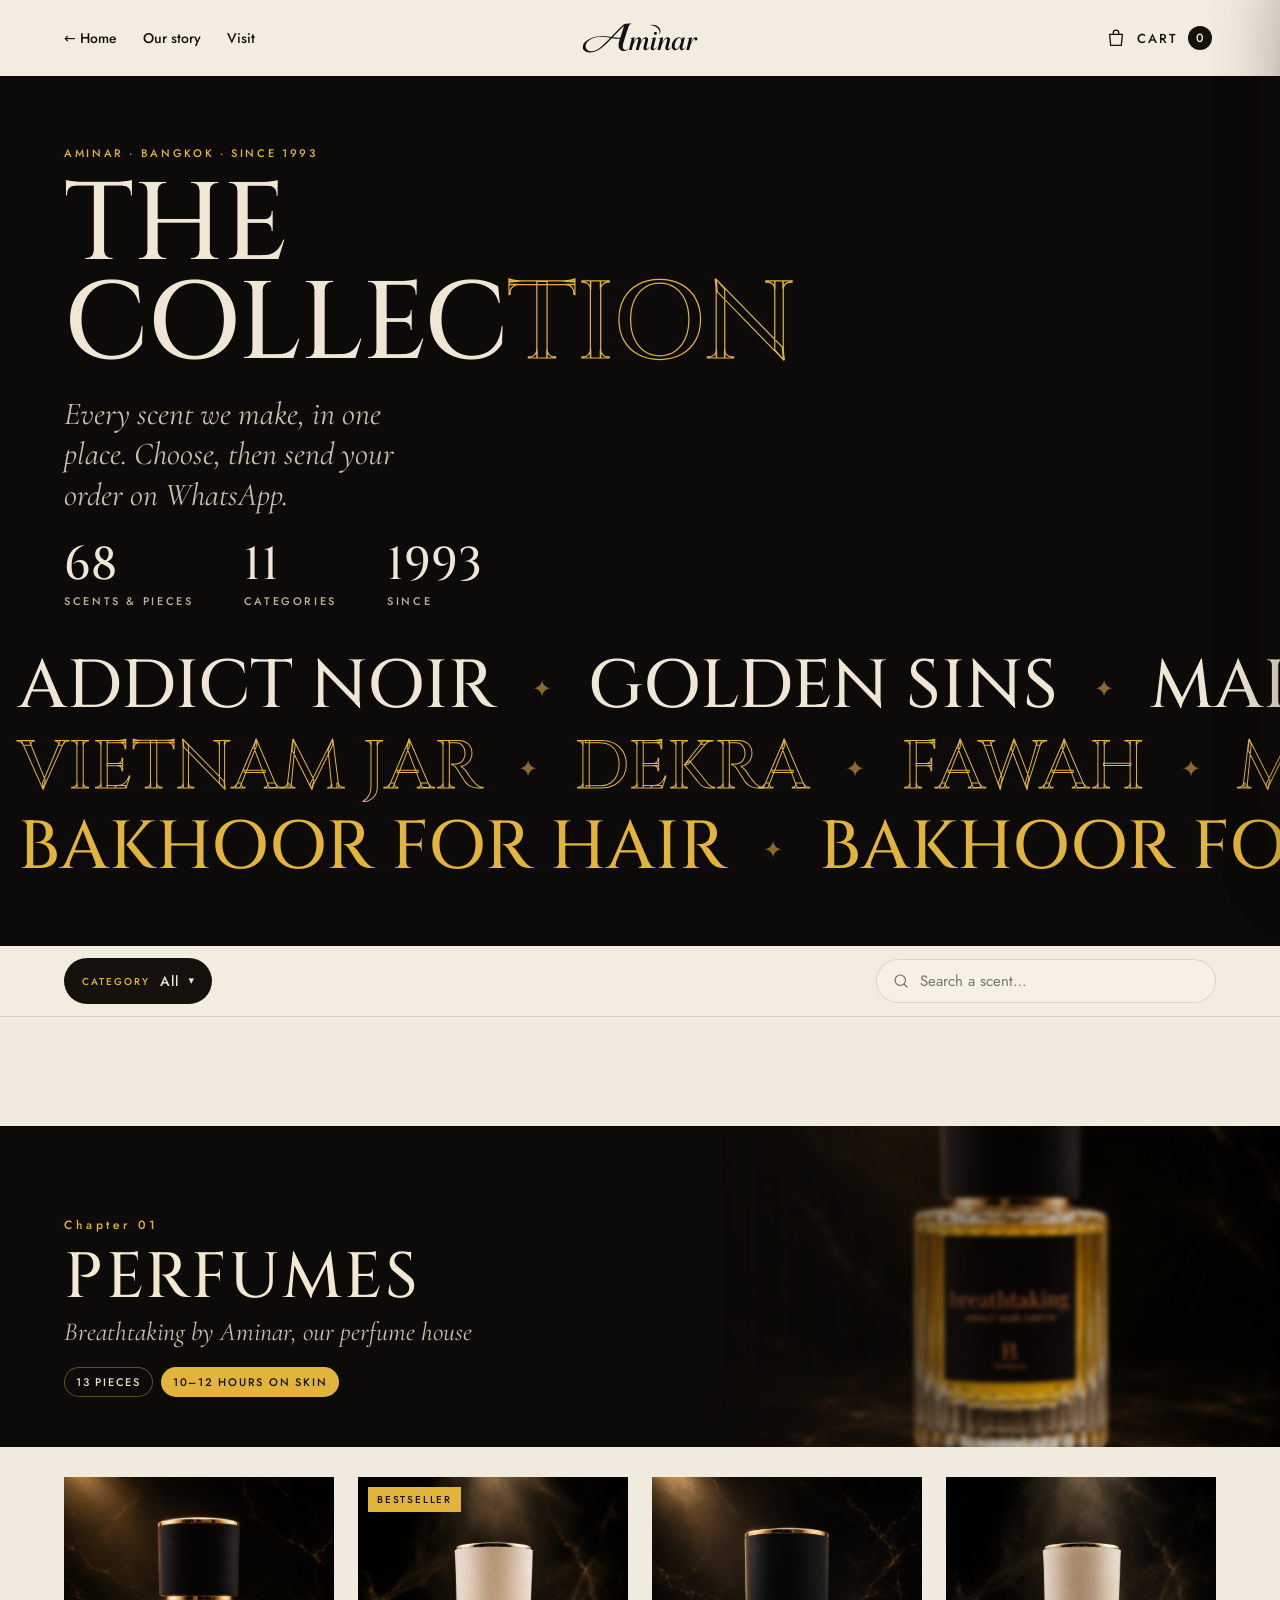
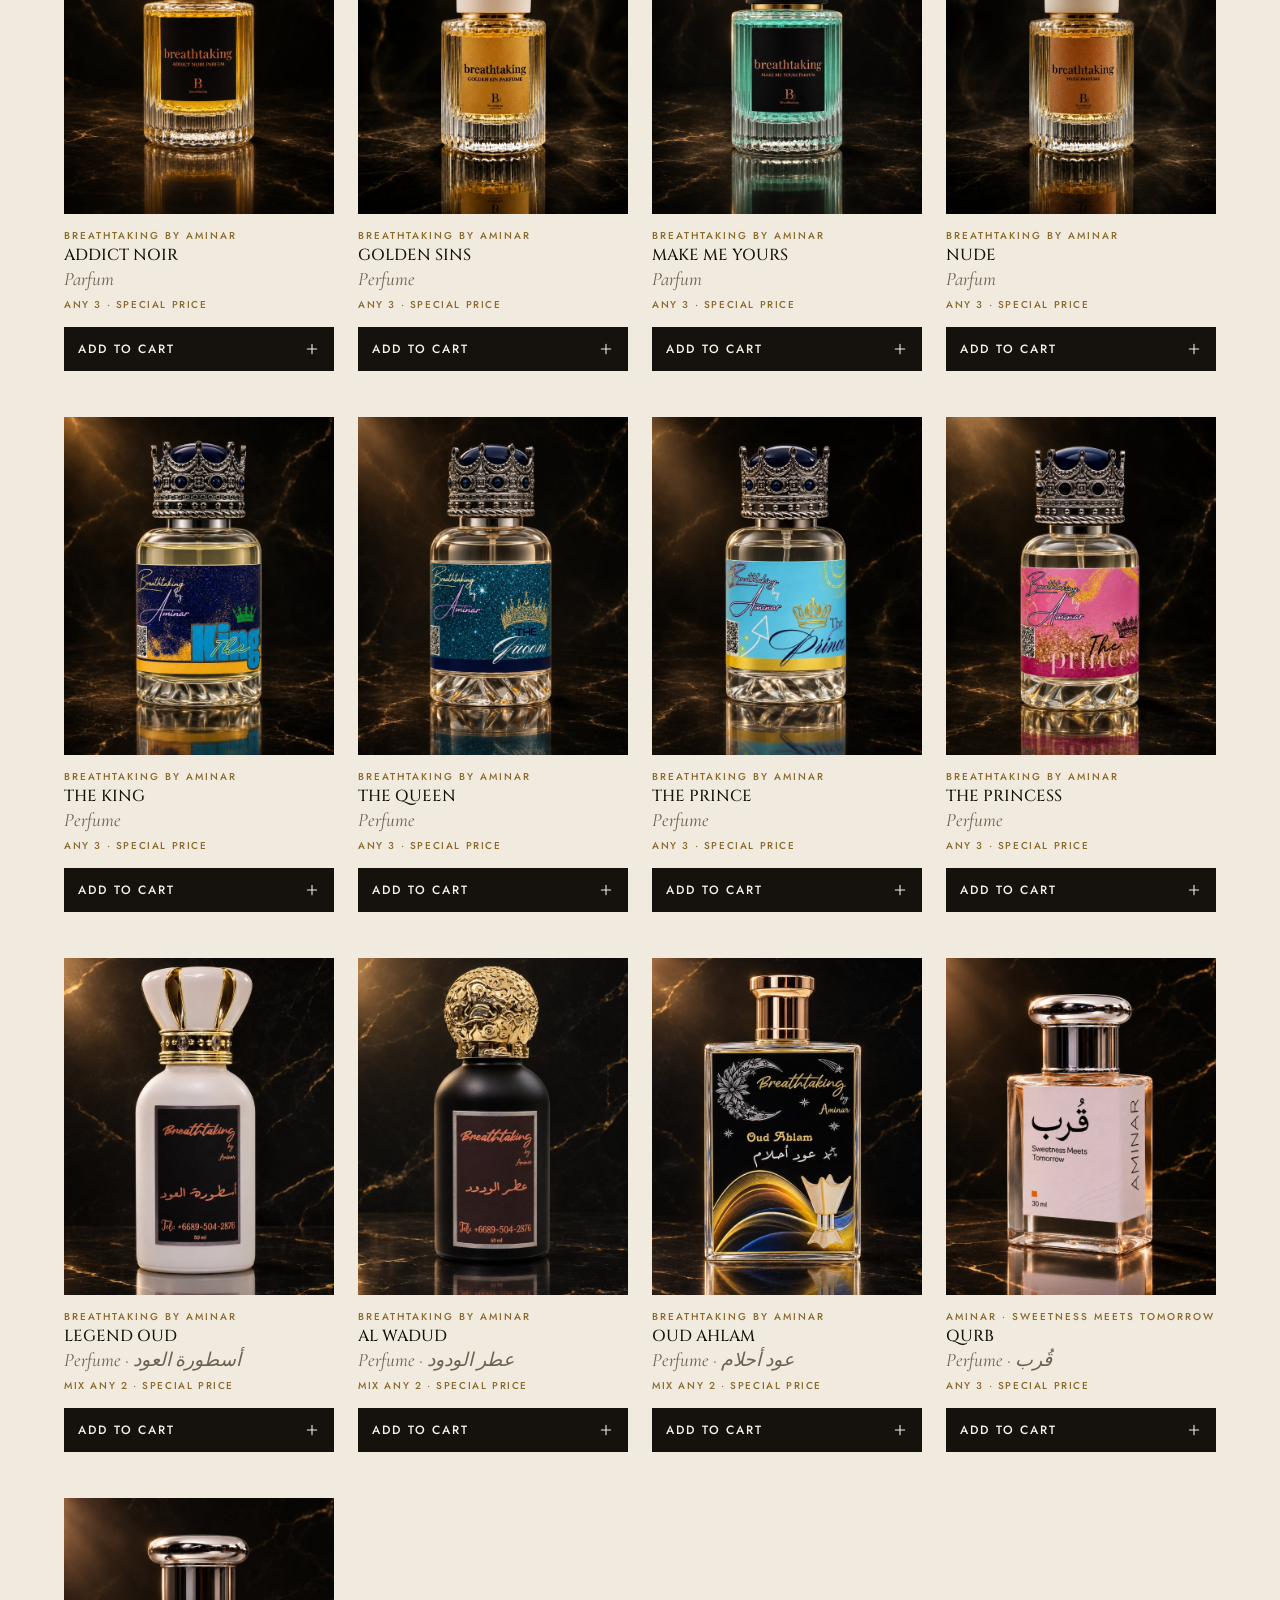
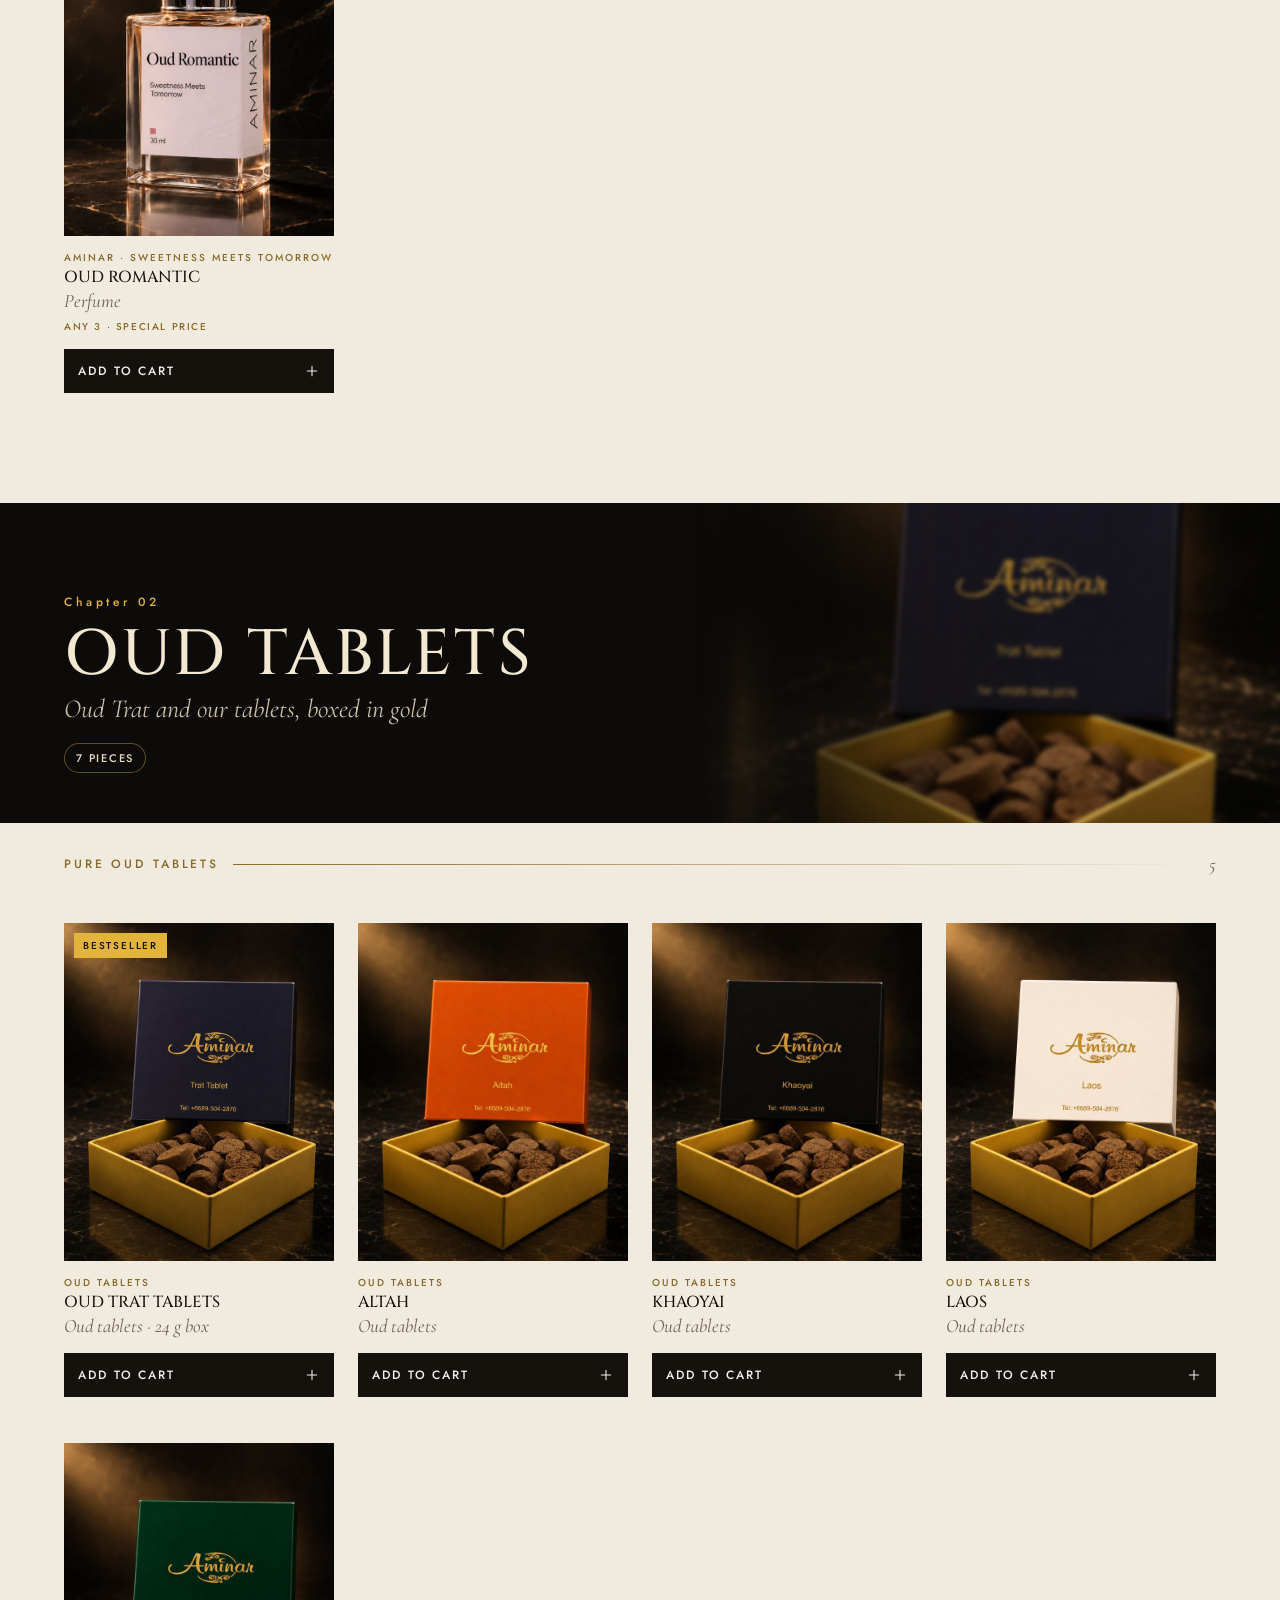
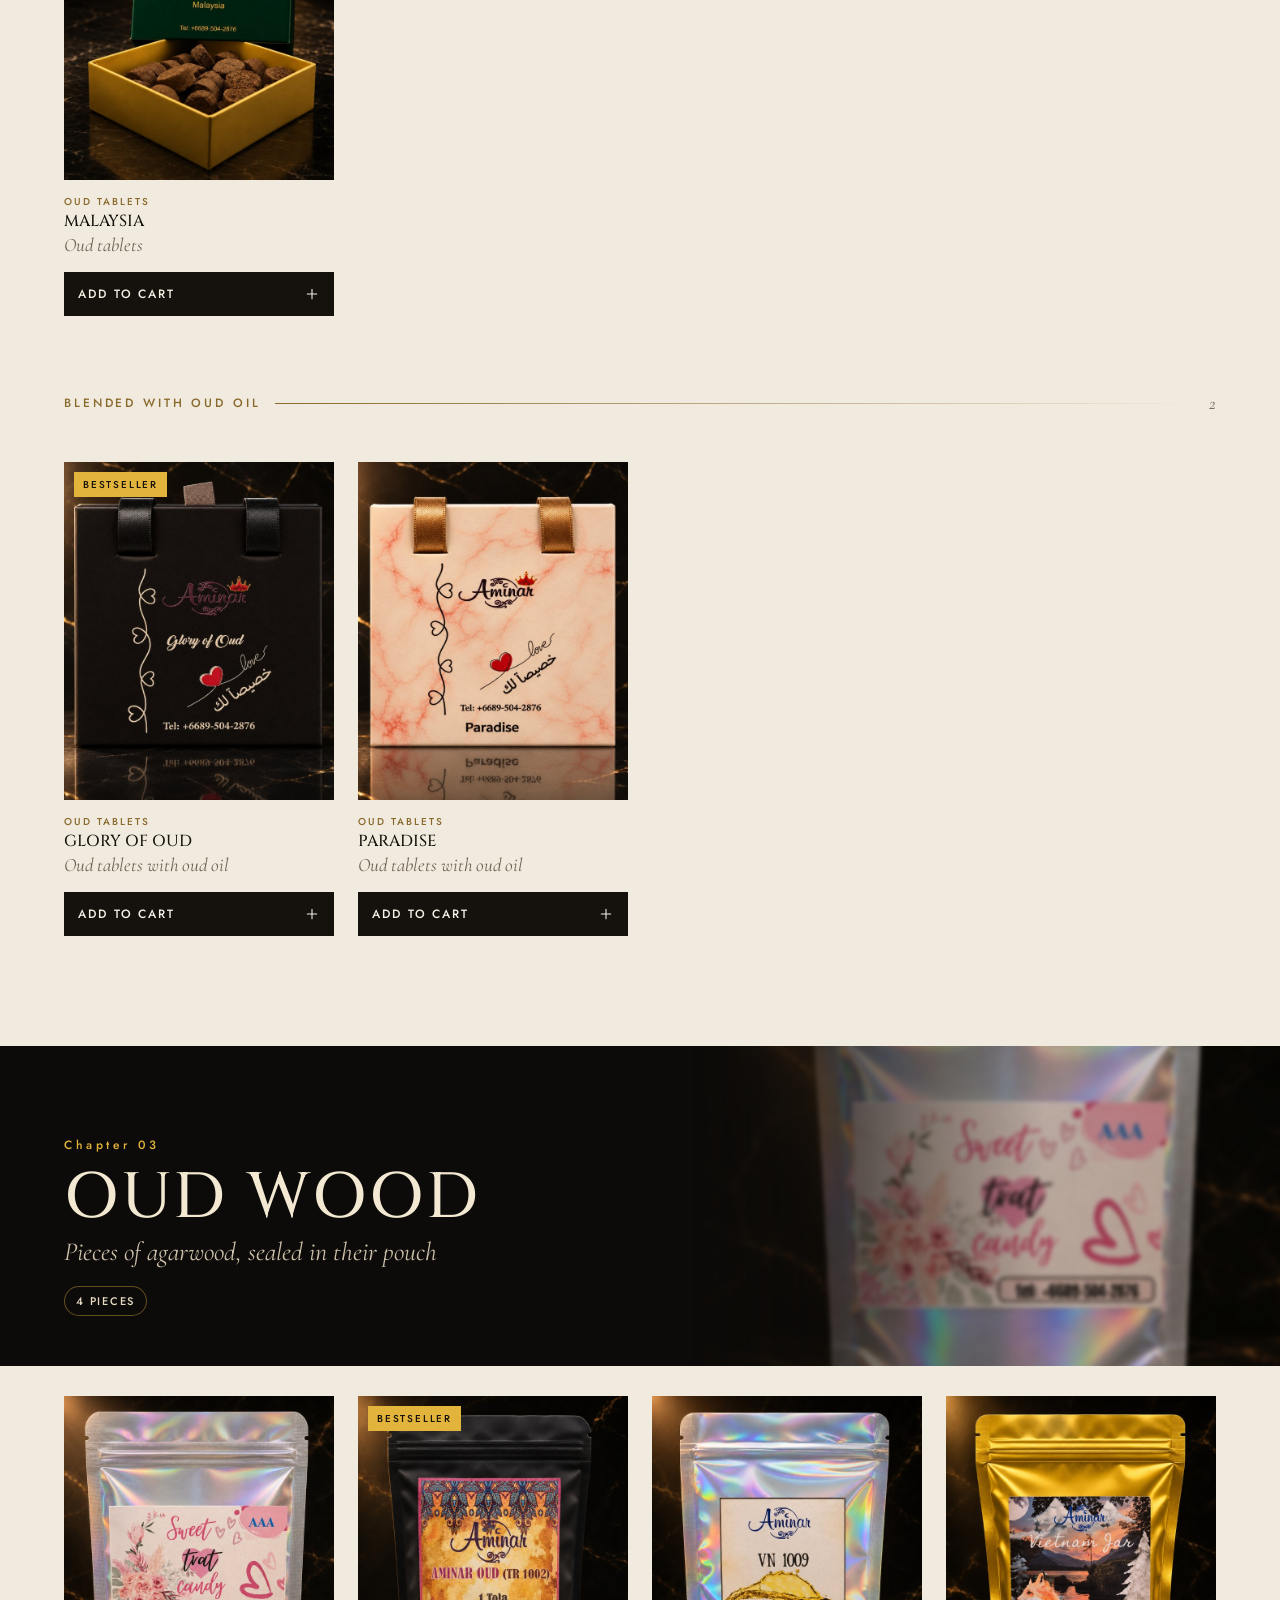
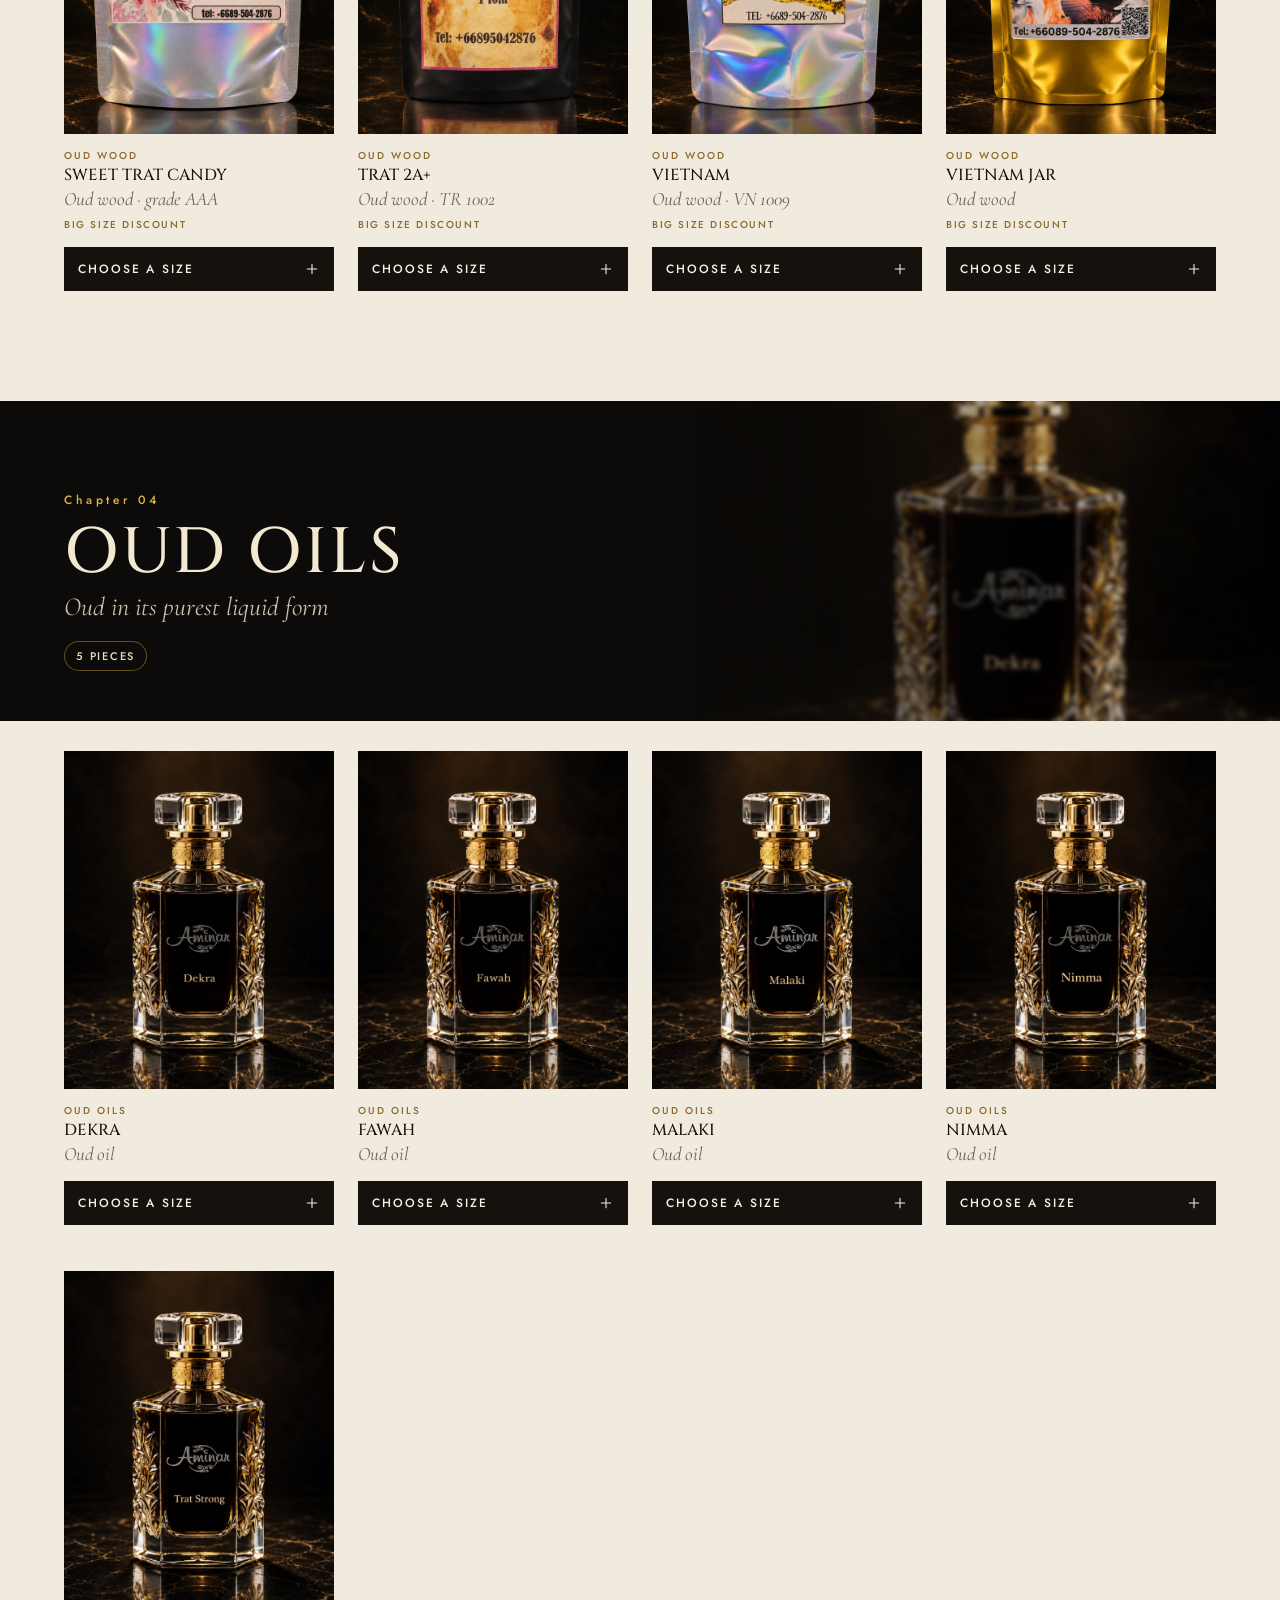
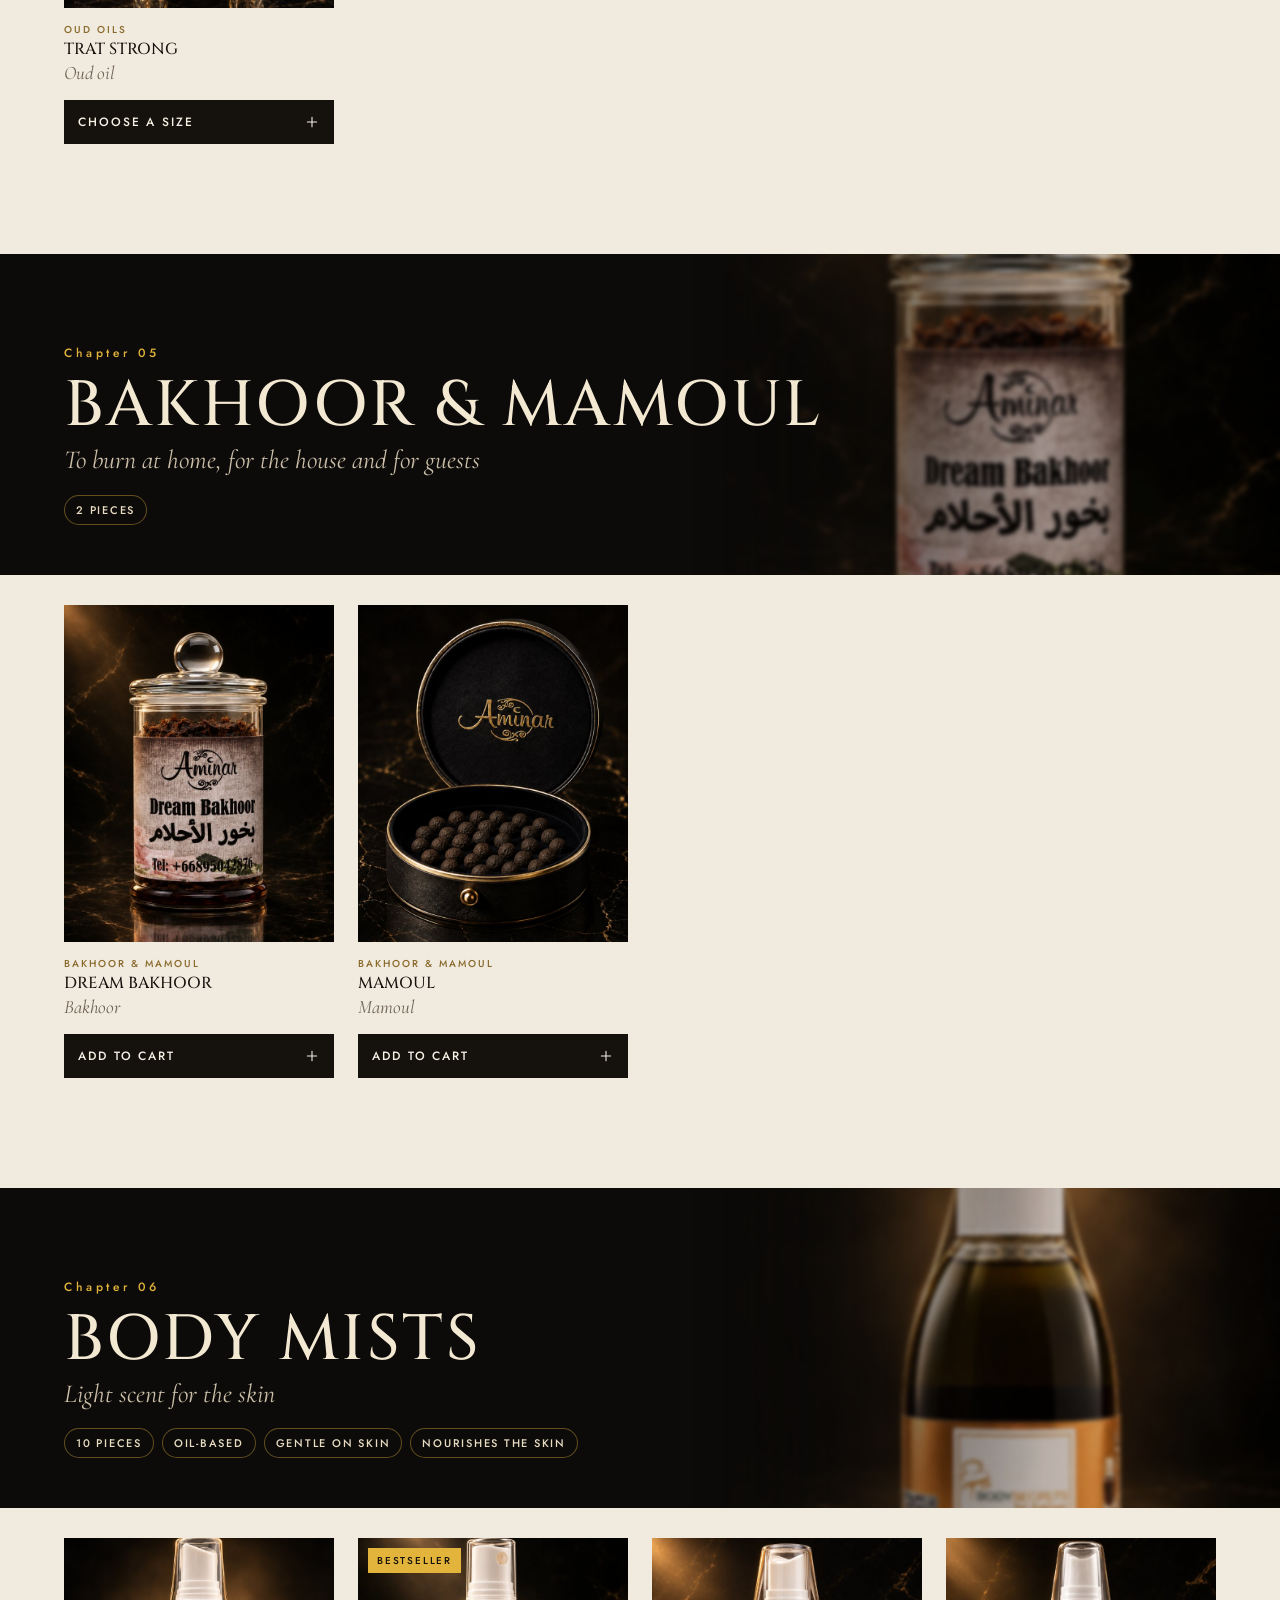
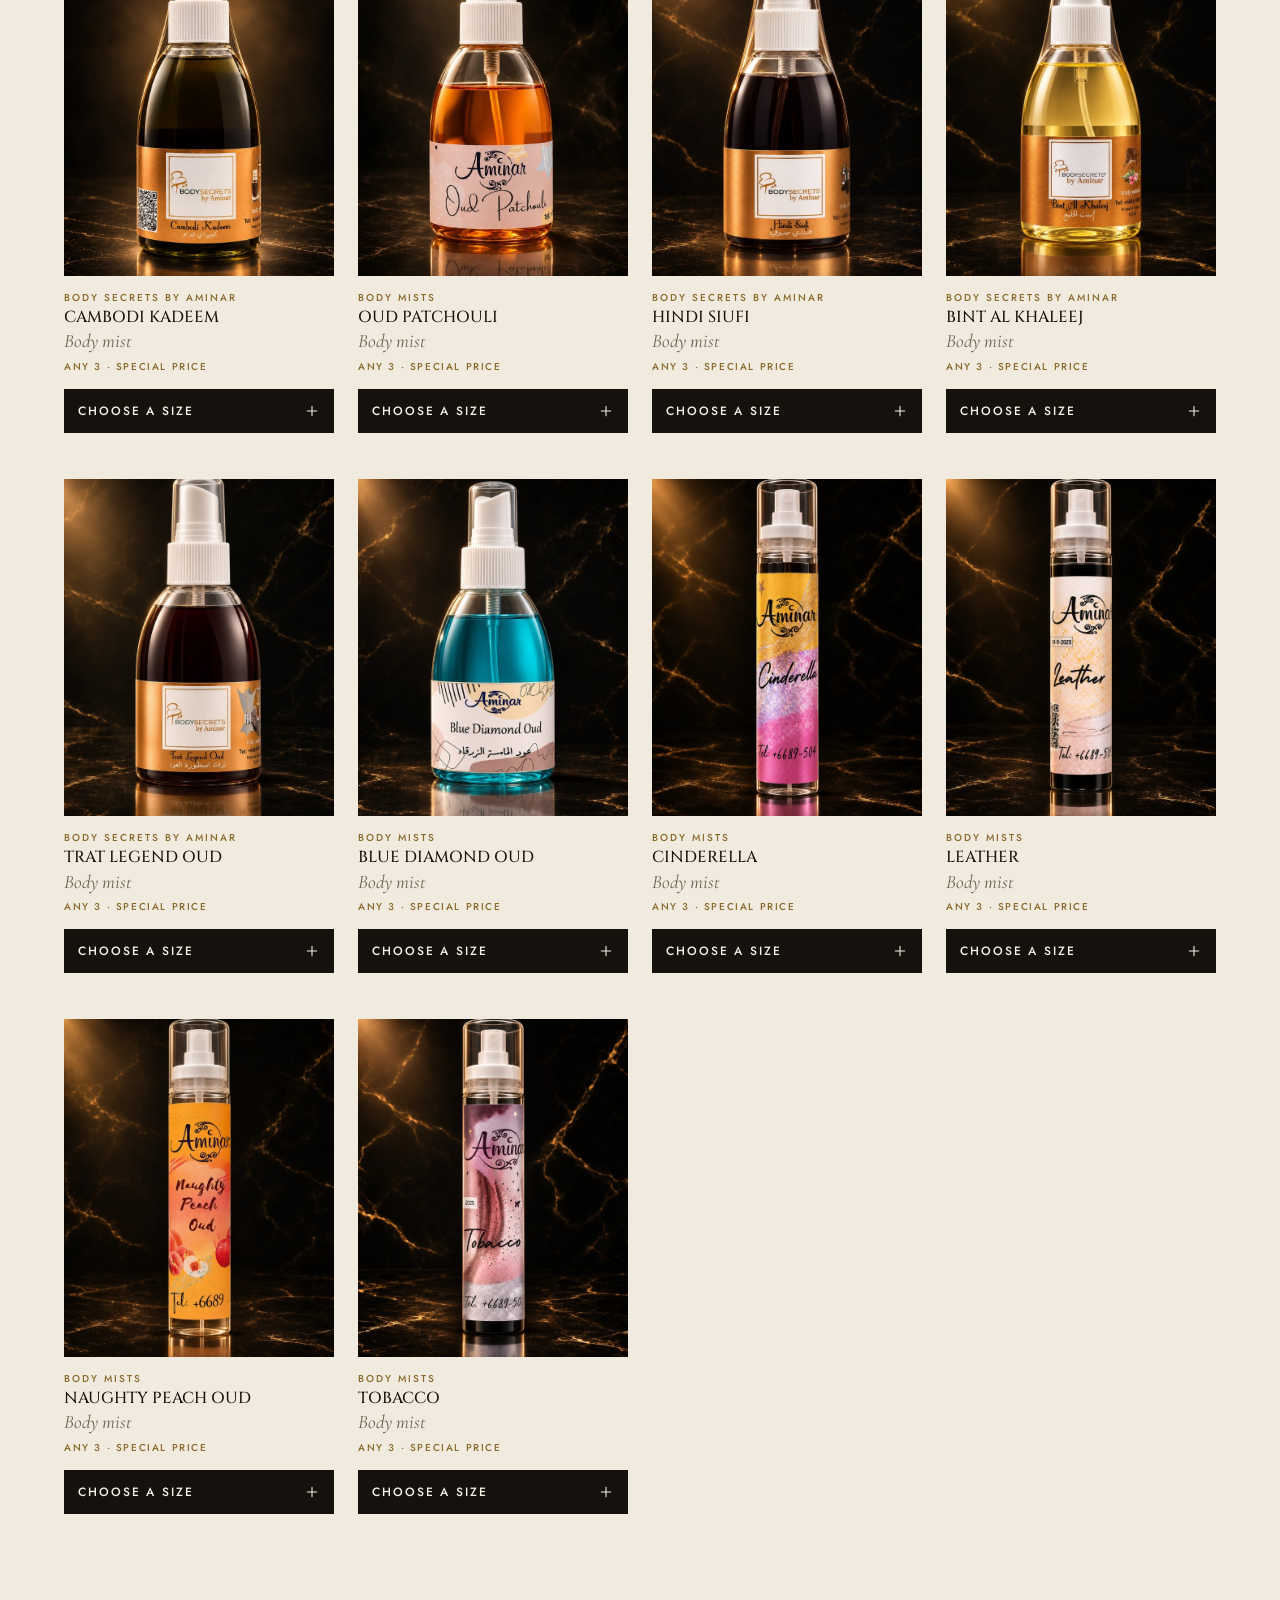
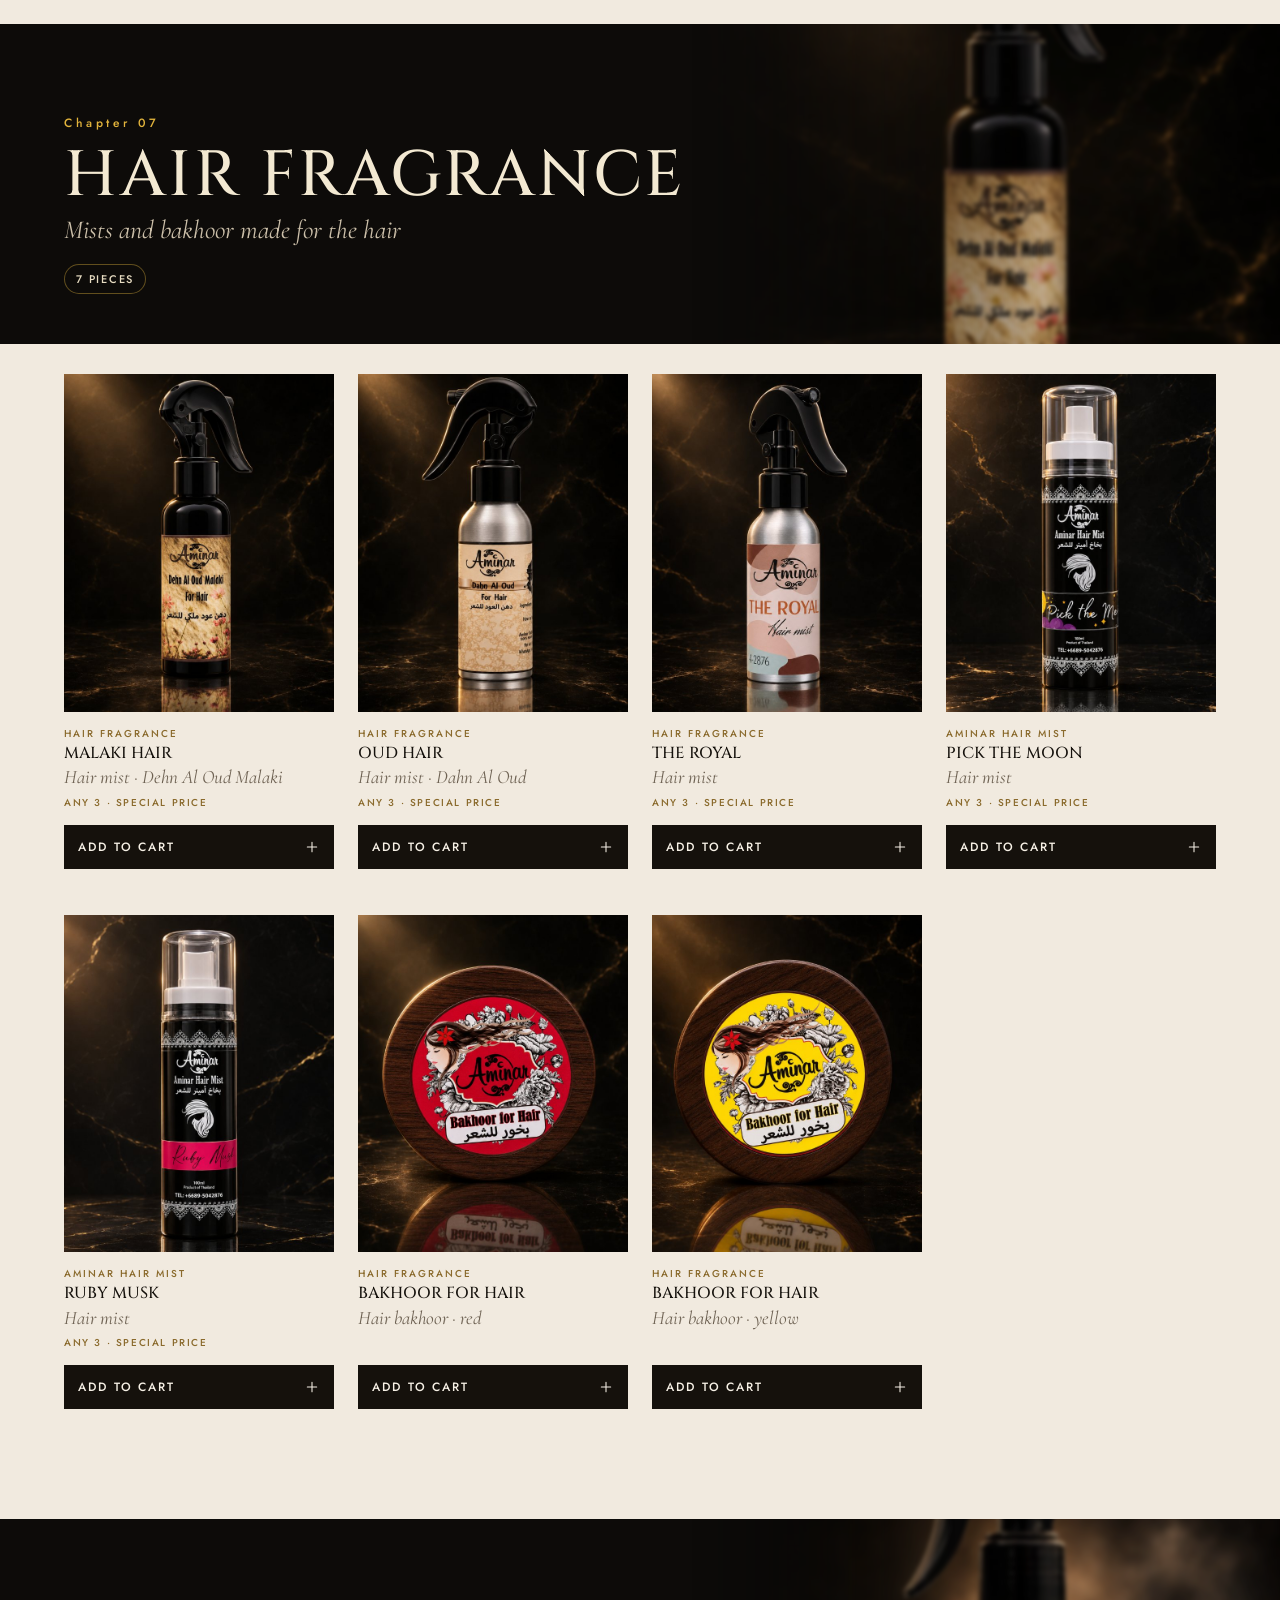
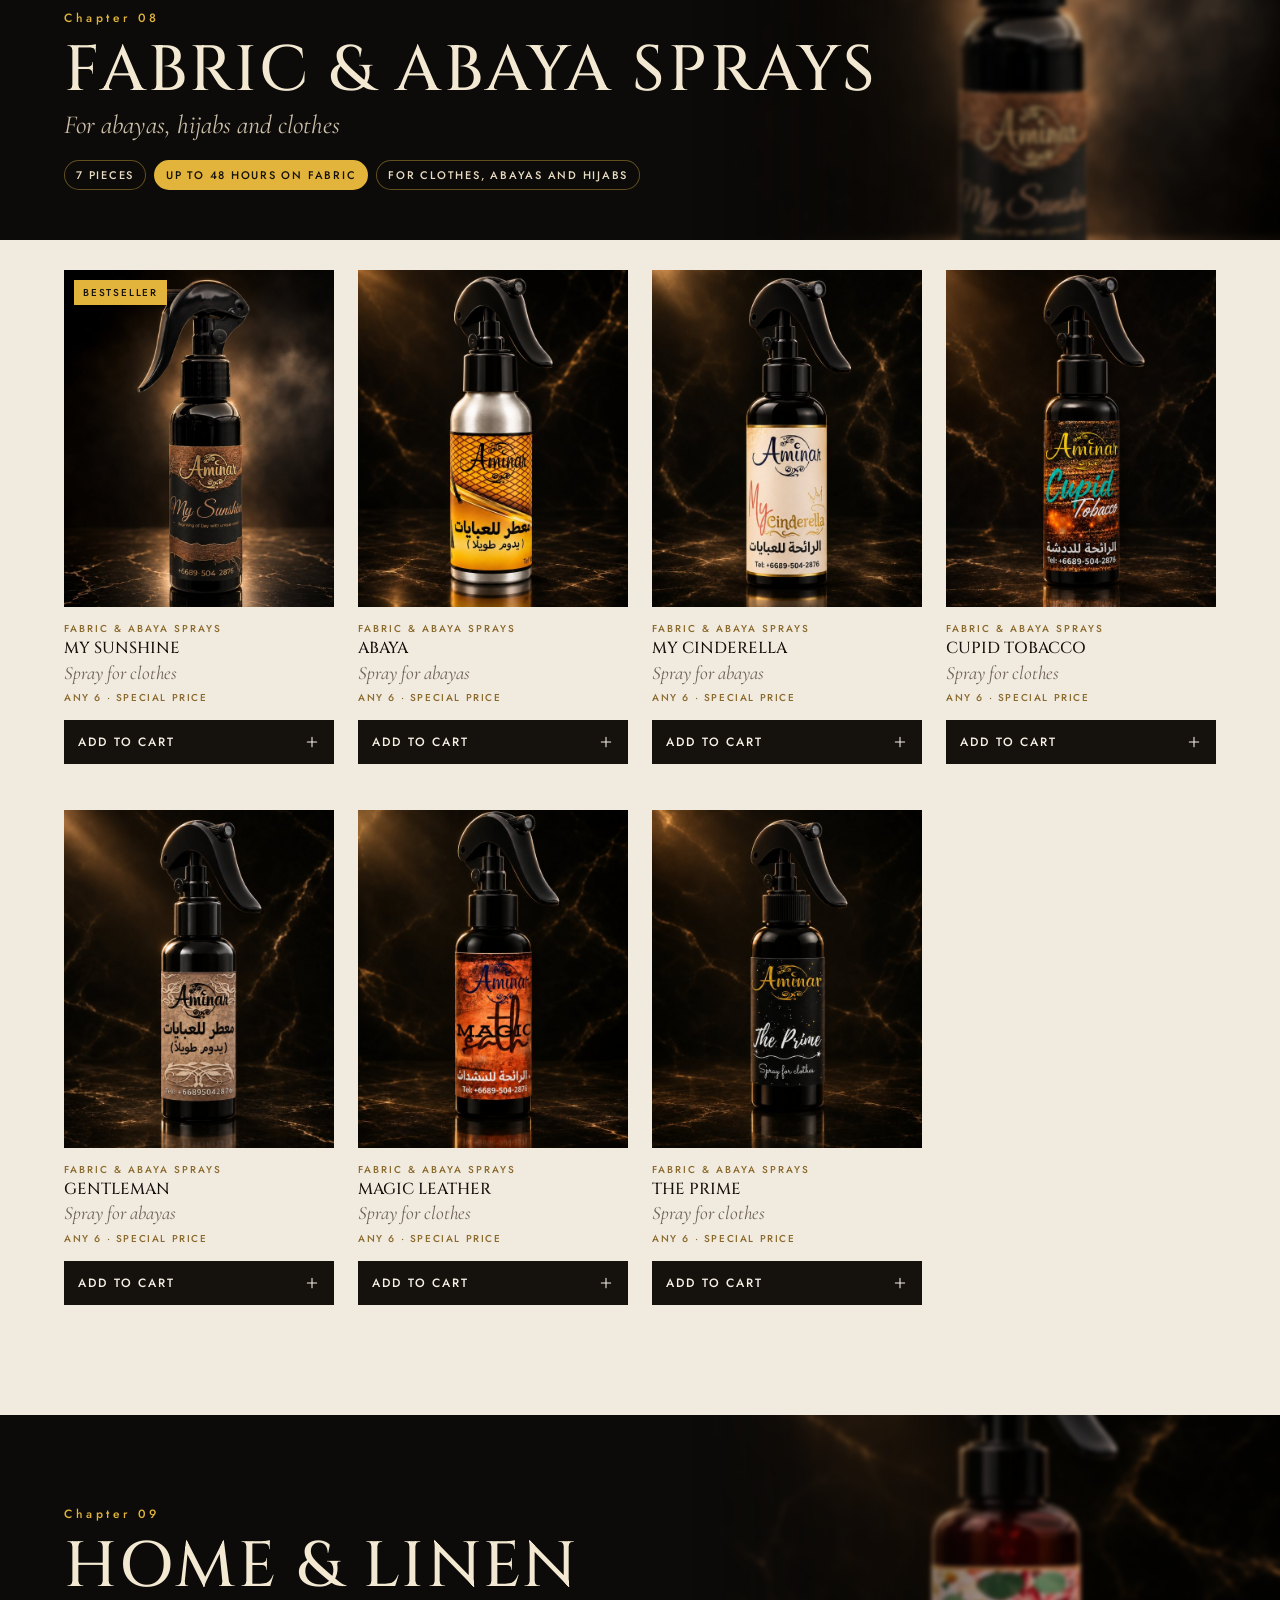
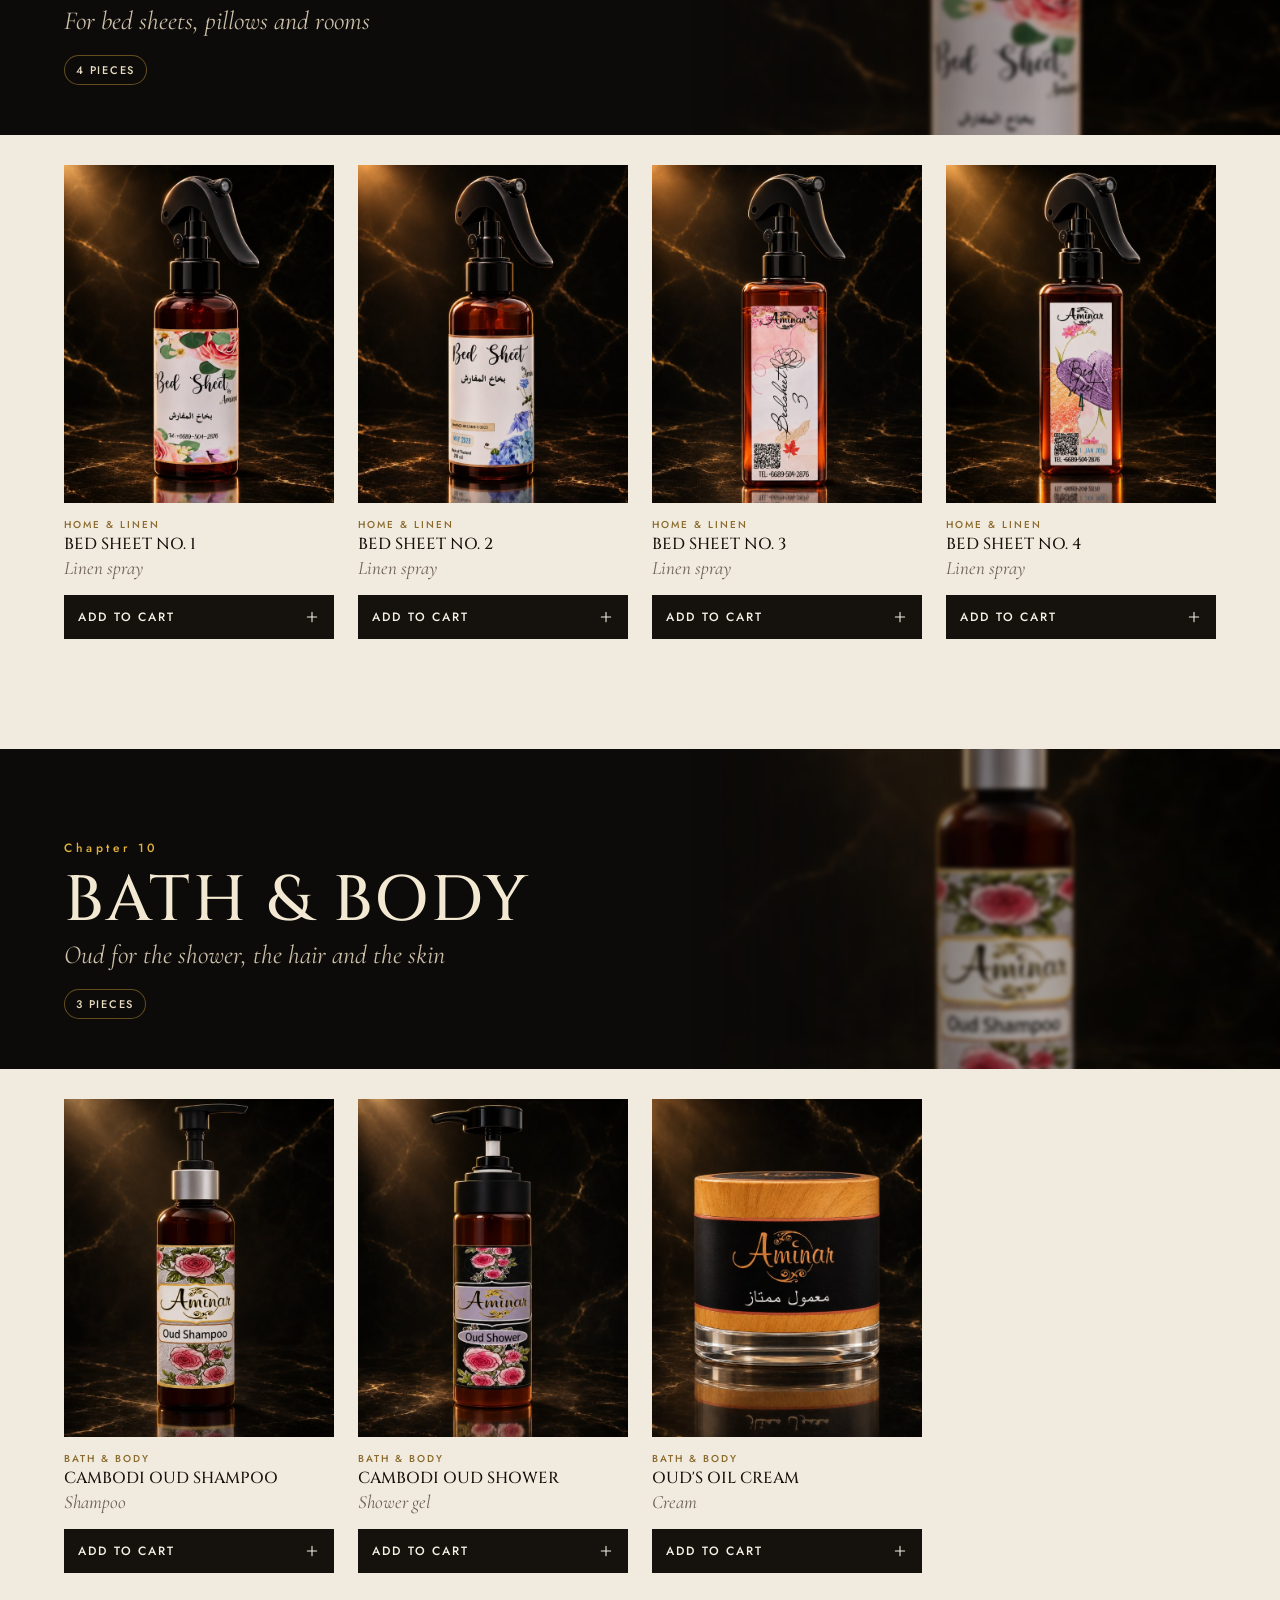
==== catalog.html @ 49427e38 "Catalog: offers as a small line under the name, cart tells how many more to unlock each offer Co-Aut" ====
<!doctype html>
<html lang="en" dir="ltr">
<head>
<meta charset="utf-8">
<meta name="robots" content="noindex, nofollow">
<meta name="viewport" content="width=device-width,initial-scale=1,viewport-fit=cover">
<title>The Collection — Aminar, Bangkok</title>
<link rel="icon" type="image/png" sizes="32x32" href="images/brand/favicon-32.png">
<link rel="icon" type="image/png" sizes="192x192" href="images/brand/favicon-192.png">
<link rel="apple-touch-icon" href="images/brand/apple-touch-icon.png">
<meta name="theme-color" content="#0d0b09">
<meta property="og:type" content="website">
<meta property="og:site_name" content="Aminar">
<meta property="og:title" content="The Collection — Aminar, Bangkok">
<meta property="og:description" content="Every Aminar scent in one place: perfumes, oud, bakhoor, mists and sprays from our house in Nana, Bangkok. Order on WhatsApp.">
<meta property="og:url" content="https://kianavaminn.github.io/aminar/catalog.html">
<meta property="og:image" content="https://kianavaminn.github.io/aminar/images/brand/share.jpg">
<meta property="og:image:width" content="1200"><meta property="og:image:height" content="630">
<meta name="twitter:card" content="summary_large_image">
<meta name="description" content="Every Aminar scent in one place: perfumes, oud, bakhoor, mists and sprays from our house in Nana, Bangkok. Order on WhatsApp.">
<link rel="preconnect" href="https://fonts.googleapis.com">
<link rel="preconnect" href="https://fonts.gstatic.com" crossorigin>
<link href="https://fonts.googleapis.com/css2?family=Cinzel:wght@500;600&family=Marcellus&family=Cormorant+Garamond:ital,wght@1,400;1,500&family=Jost:wght@400;500&family=Aref+Ruqaa:wght@700&display=swap" rel="stylesheet">
<style>
/* ---------- tokens: a cream page, so the dark photographs glow ---------- */
:root{
  --cream:#ece3d3;--cream-2:#e2d7c4;--paper:#f6f0e5;--ink:#15110c;--ink-2:#2a231a;--soft:#6d6152;
  --gold-ink:#8a6a2c;--foil:#e2b43c;--gold:#d5b36e;--navy:#1c1f43;--rule:rgba(21,17,12,.12);
  --sans:Jost,system-ui,sans-serif;--it:"Cormorant Garamond",Georgia,serif;
  --m:20px;--top:62px;
}
@media (min-width:900px){:root{--m:clamp(32px,5vw,80px);--top:76px}}
*{box-sizing:border-box;margin:0;padding:0}
html{background:var(--cream);scroll-behavior:smooth;scroll-padding-top:calc(var(--top) + 70px)}
body{background:url("data:image/svg+xml;utf8,<svg xmlns='http://www.w3.org/2000/svg' width='220' height='220'><filter id='n'><feTurbulence type='fractalNoise' baseFrequency='.85' numOctaves='2' stitchTiles='stitch'/><feColorMatrix values='0 0 0 0 .32  0 0 0 0 .25  0 0 0 0 .15  0 0 0 .1 0'/></filter><rect width='220' height='220' filter='url(%23n)'/></svg>") var(--cream);color:var(--ink);font:400 16px/1.6 var(--sans);-webkit-font-smoothing:antialiased;overflow-x:clip}
img{display:block;max-width:100%}
button,input,select{font:inherit;color:inherit}
button{cursor:pointer;background:none;border:0}
a{color:inherit}
:focus-visible{outline:2px solid var(--gold-ink);outline-offset:3px}
.sr{position:absolute;width:1px;height:1px;overflow:hidden;clip:rect(0 0 0 0);white-space:nowrap}
.mi{font:500 11px/1.4 var(--sans);letter-spacing:.24em;text-transform:uppercase}

/* ---------- header ---------- */
.top{position:sticky;top:0;z-index:30;height:var(--top);display:grid;grid-template-columns:1fr auto 1fr;align-items:center;padding:0 var(--m);background:rgba(242,236,225,.92);-webkit-backdrop-filter:blur(10px);backdrop-filter:blur(10px);box-shadow:0 1px 0 var(--rule)}
.top nav{display:flex;gap:26px}
.top nav a{text-decoration:none;font:500 14px var(--sans);min-height:44px;display:inline-flex;align-items:center;transition:color .2s}
.top nav a:hover,.top nav a[aria-current]{color:var(--gold-ink)}
.top nav .wide{display:none}
.top .logo img{height:26px;width:auto}
.cartbtn{justify-self:end;display:inline-flex;align-items:center;gap:10px;min-height:44px;padding:0 4px 0 12px;font:500 13px var(--sans);letter-spacing:.16em;text-transform:uppercase}
.cartbtn svg{width:22px;height:22px}
.cartbtn b{display:inline-grid;place-items:center;min-width:24px;height:24px;border-radius:12px;background:var(--ink);color:var(--paper);font:500 12px var(--sans);letter-spacing:0;padding:0 7px;transition:transform .3s}
.cartbtn.bump b{animation:bump .5s}
@keyframes bump{40%{transform:scale(1.35);background:var(--gold-ink)}}
.cartbtn .w{display:none}
@media (min-width:900px){.top nav .wide{display:inline-flex}.top .logo img{height:30px}.cartbtn .w{display:inline}}

/* ---------- 1. the opening (sample D) ---------- */
.hx h1{font:500 12.6vw/.9 Cinzel,serif;white-space:nowrap;text-transform:uppercase;letter-spacing:-.01em;margin:16px 0 0}
.hx h1 .w{display:block;overflow:hidden}.hx h1 .w > span{display:block}
.hx .lede{font:italic 400 24px/1.28 var(--it);max-width:24ch;margin-top:18px}
.hx .stats{display:flex;gap:0 30px;margin-top:26px}
.hx .stats b{display:block;font:500 34px/1 Cinzel,serif}
.hx .stats span{display:block;margin-top:6px}
@media (prefers-reduced-motion:no-preference){
  .hx h1 .w > span{animation:rise 1.2s cubic-bezier(.2,.7,.2,1) both}.hx h1 .w:nth-child(2) > span{animation-delay:.12s}
  .hx .lede,.hx .stats{animation:fade 1.2s .5s both}
  @keyframes rise{from{transform:translateY(105%)}to{transform:none}}
  @keyframes fade{from{opacity:0;transform:translateY(14px)}to{opacity:1;transform:none}}
}
@media (min-width:900px){.hx h1{font-size:8.6vw}.hx .lede{font-size:32px}.hx .stats{gap:0 50px}.hx .stats b{font-size:46px}}
.names{position:relative;overflow:hidden;color:#efe6d6;background:#0d0b09;padding:46px 0 40px}
.names .txt{padding:0 var(--m)}
.names .k{color:var(--foil)}
.names h1 .o{color:transparent;-webkit-text-stroke:1.2px var(--foil)}
.names .lede{color:#cbbfa9}
.names .stats span{color:#bdb19c}
.rib{display:grid;gap:6px;margin-top:40px}
.rib .r{display:flex;width:max-content;white-space:nowrap;animation:march 70s linear infinite}
.rib .r:nth-child(2){animation-direction:reverse;animation-duration:85s}
.rib .r:nth-child(3){animation-duration:100s}
.rib button{font:500 42px/1.1 Cinzel,serif;text-transform:uppercase;padding:0 18px;color:#efe6d6;transition:color .3s}
.rib .r:nth-child(2) button{color:transparent;-webkit-text-stroke:1px var(--foil)}
.rib .r:nth-child(3) button{color:var(--foil)}
.rib button:hover{color:#fff1c2;-webkit-text-stroke:0}
.rib button::after{content:"✦";font-size:.35em;vertical-align:middle;margin-left:36px;color:var(--gold-ink);-webkit-text-stroke:0}
.rib:hover .r{animation-play-state:paused}
@keyframes march{to{transform:translateX(-50%)}}
@media (prefers-reduced-motion:reduce){.rib .r{animation:none}}
@media (min-width:900px){.names{padding:70px 0 60px}.rib button{font-size:68px}}

/* ---------- 3. the toolbar that follows you ---------- */
.bar{position:sticky;top:var(--top);z-index:20;background:rgba(242,236,225,.95);-webkit-backdrop-filter:blur(10px);backdrop-filter:blur(10px);box-shadow:0 1px 0 var(--rule)}
.bar .in{display:flex;flex-direction:column;gap:10px;padding:12px var(--m)}
.chips{display:flex;gap:6px;overflow-x:auto;margin:0 calc(var(--m) * -1);padding:0 var(--m);scrollbar-width:none}
.chips::-webkit-scrollbar{display:none}
.chips button{flex:none;min-height:40px;padding:0 15px;border-radius:999px;font:500 12px var(--sans);letter-spacing:.14em;text-transform:uppercase;color:var(--soft);box-shadow:inset 0 0 0 1px var(--rule);transition:background-color .3s,color .3s,box-shadow .3s}
.chips button:hover{color:var(--ink);box-shadow:inset 0 0 0 1px var(--ink)}
.chips button[aria-pressed="true"]{background:var(--ink);color:var(--paper);box-shadow:none}
.chips button i{font-style:normal;opacity:.55;margin-left:6px}
.search{display:flex;align-items:center;gap:10px;min-height:44px;padding:0 16px;background:var(--paper);border-radius:999px;box-shadow:inset 0 0 0 1px var(--rule)}
.search svg{flex:none;width:18px;height:18px;color:var(--soft)}
.search input{flex:1;min-width:0;border:0;outline:none;background:none;font-size:15px}
@media (min-width:900px){.bar .in{flex-direction:row;align-items:center;justify-content:space-between;gap:30px}.chips{margin:0;padding:0 40px 0 0;-webkit-mask-image:linear-gradient(90deg,#000 88%,transparent);mask-image:linear-gradient(90deg,#000 88%,transparent)}.search{width:300px;flex:none}}

/* ---------- 4. the shelves ---------- */
main{padding:0 var(--m) 120px}
.shelf{padding-top:70px}
.shelf .hd{display:grid;grid-template-columns:auto 1fr;gap:4px 18px;align-items:end;padding-bottom:22px;margin-bottom:26px;border-bottom:1px solid var(--rule)}
.shelf .n{grid-row:1/3;font:500 66px/.8 Cinzel,serif;color:transparent;-webkit-text-stroke:1.2px var(--gold-ink)}
.shelf h2{font:500 30px/1 Cinzel,serif;text-transform:uppercase;letter-spacing:.01em}
.shelf .ln{font:italic 400 20px/1.25 var(--it);color:var(--soft)}
.shelf .tags{grid-column:1/-1;display:flex;flex-wrap:wrap;gap:8px;margin-top:12px}
.tag{display:inline-flex;align-items:center;gap:8px;min-height:30px;padding:0 12px;border-radius:999px;background:var(--paper);box-shadow:inset 0 0 0 1px var(--rule);font:500 11px var(--sans);letter-spacing:.16em;text-transform:uppercase;color:var(--ink-2)}
.tag.gold{background:var(--ink);color:var(--foil);box-shadow:none}
.sub{grid-column:1/-1;display:flex;align-items:center;gap:14px;margin:30px 0 2px;font:500 12px var(--sans);letter-spacing:.24em;text-transform:uppercase;color:var(--gold-ink)}
.sub[data-first]{margin-top:0}
.sub::after{content:"";flex:1;height:1px;background:linear-gradient(90deg,var(--gold-ink),transparent)}
.sub i{order:2;font:italic 400 18px var(--it);letter-spacing:0;text-transform:none;color:var(--soft)}
.grid{display:grid;grid-template-columns:1fr 1fr;gap:30px 12px}
@media (min-width:700px){.grid{grid-template-columns:repeat(3,1fr)}}
@media (min-width:1100px){.grid{grid-template-columns:repeat(4,1fr);gap:46px 24px}.shelf{padding-top:110px}.shelf .n{font-size:110px}.shelf h2{font-size:52px}.shelf .ln{font-size:26px}.shelf .hd{grid-template-columns:auto 1fr auto;gap:4px 30px}.shelf .tags{grid-column:3;grid-row:1/3;align-self:end;margin:0}}

/* a product card: the dark photograph is the jewel */
.card{position:relative;display:flex;flex-direction:column}
.card .pic{position:relative;display:block;width:100%;aspect-ratio:4/5;overflow:hidden;background:#0d0b09;text-align:left}
.card .pic img{width:100%;height:100%;object-fit:cover;transform:scale(1.08);transition:transform 1.4s cubic-bezier(.2,.7,.2,1)}
.card .pic::after{content:"";position:absolute;inset:10px;border:1px solid rgba(226,180,60,0);transition:border-color .5s,inset .5s;pointer-events:none}
.card .view{position:absolute;left:0;right:0;bottom:0;padding:30px 14px 14px;background:linear-gradient(0deg,rgba(13,11,9,.8),transparent);color:#efe6d6;font:500 11px var(--sans);letter-spacing:.22em;text-transform:uppercase;opacity:0;transform:translateY(8px);transition:opacity .4s,transform .5s cubic-bezier(.2,.7,.2,1)}
@media (hover:hover){
  .card:hover .pic img{transform:scale(1.16)}
  .card:hover .pic::after{border-color:rgba(226,180,60,.75);inset:14px}
  .card:hover .view{opacity:1;transform:none}
}
.badge{position:absolute;z-index:2;left:10px;top:10px;padding:5px 9px;background:var(--foil);color:var(--ink);font:500 10px var(--sans);letter-spacing:.18em;text-transform:uppercase}
.card .b{display:flex;flex-direction:column;gap:3px;padding-top:14px;flex:1}
.card .line{font:500 10px var(--sans);letter-spacing:.2em;text-transform:uppercase;color:var(--gold-ink)}
.card h3{font:500 16px/1.15 Cinzel,serif;text-transform:uppercase}
.card .price{font:500 15px/1 var(--sans);letter-spacing:.06em;color:var(--ink);margin:2px 0 12px}
.card .price small{font:italic 400 15px var(--it);letter-spacing:0;color:var(--soft);margin-right:4px}
.card .offer{font:500 10px/1.4 var(--sans);letter-spacing:.16em;text-transform:uppercase;color:var(--gold-ink);margin:-8px 0 12px}
.nudge{display:grid;gap:8px}
.nudge p{display:flex;gap:10px;align-items:baseline;padding:10px 12px;background:var(--paper);box-shadow:inset 2px 0 0 var(--foil);font-size:14px;line-height:1.4;color:var(--ink-2)}
.nudge b{flex:none;font:500 10px var(--sans);letter-spacing:.18em;text-transform:uppercase;color:var(--gold-ink)}
.card .kind{font:italic 400 17px/1.2 var(--it);color:var(--soft)}
.card .add{margin-top:12px;display:flex;align-items:center;justify-content:space-between;min-height:44px;padding:0 14px;background:var(--ink);color:var(--paper);font:500 12px var(--sans);letter-spacing:.16em;text-transform:uppercase;transition:background-color .3s}
.card .add:hover{background:var(--ink-2)}
.card .add svg{width:16px;height:16px}
.step{margin-top:12px;display:grid;grid-template-columns:44px 1fr 44px;align-items:center;min-height:44px;background:var(--foil);color:var(--ink)}
.step button{height:44px;font:400 22px Marcellus}
.step span{text-align:center;font:500 12px var(--sans);letter-spacing:.14em;text-transform:uppercase}
@media (min-width:1100px){.card h3{font-size:19px}.card .kind{font-size:19px}}
/* no photograph yet: the navy box board, stamped in gold */
.ph{position:absolute;inset:0;display:grid;place-items:center;align-content:center;gap:10px;padding:16px;text-align:center;background:var(--navy) url(images/hero/navy-board.jpg) center/cover}
.ph::before{content:"";position:absolute;inset:8px;border:1px solid rgba(226,180,60,.45)}
.ph img{width:56%!important;height:auto!important;transform:none!important}
.ph b{font:500 13px/1.2 Cinzel,serif;letter-spacing:.08em;color:var(--foil);text-transform:uppercase}
.ph small{font:500 9px var(--sans);letter-spacing:.2em;text-transform:uppercase;color:#cfc6dc}
.empty{padding:80px 0;text-align:center;font:italic 400 26px var(--it);color:var(--soft)}
.empty a{font:500 13px var(--sans);letter-spacing:.16em;text-transform:uppercase;color:var(--gold-ink)}
/* cards rise as they come into view */
@media (prefers-reduced-motion:no-preference){
  .js .card{opacity:0;transform:translateY(26px);transition:opacity .9s cubic-bezier(.2,.7,.2,1),transform .9s cubic-bezier(.2,.7,.2,1);transition-delay:calc(var(--i,0) * 70ms)}
  .js .card.in{opacity:1;transform:none}
}

/* ---------- 5. the WhatsApp promise band ---------- */
.promise{margin:40px 0 0;padding:64px var(--m);background:var(--ink);color:#efe6d6;text-align:center}
.promise .ar{font:700 34px/1.3 "Aref Ruqaa",serif;color:var(--foil)}
.promise h2{font:500 28px/1.1 Cinzel,serif;text-transform:uppercase;margin:6px 0 10px}
.promise p{font:italic 400 21px/1.35 var(--it);color:#cbbfa9;max-width:34ch;margin:0 auto 26px}
.promise ol{list-style:none;display:grid;gap:12px;max-width:900px;margin:0 auto 30px;counter-reset:s}
.promise li{counter-increment:s;display:grid;grid-template-columns:44px 1fr;align-items:center;gap:14px;text-align:left;padding:14px 16px;border:1px solid rgba(226,180,60,.3)}
.promise li::before{content:"0" counter(s);font:500 22px Cinzel,serif;color:var(--foil)}
.wa{display:inline-flex;align-items:center;gap:10px;min-height:54px;padding:0 26px;background:var(--foil);color:var(--ink);text-decoration:none;font:500 13px var(--sans);letter-spacing:.16em;text-transform:uppercase;transition:background-color .3s}
.wa:hover{background:#f0c95c}
.wa svg{width:20px;height:20px}
@media (min-width:900px){.promise{padding:100px var(--m)}.promise h2{font-size:46px}.promise ol{grid-template-columns:repeat(3,1fr)}}

/* ---------- panels: product details and the cart ---------- */
.shade{position:fixed;inset:0;z-index:40;background:rgba(21,17,12,.5);opacity:0;pointer-events:none;transition:opacity .4s}
.shade.open{opacity:1;pointer-events:auto}
.panel{position:fixed;z-index:45;left:0;right:0;bottom:0;max-height:92svh;overflow:auto;overscroll-behavior:contain;background:var(--cream);transform:translateY(104%);transition:transform .6s cubic-bezier(.2,.8,.2,1);box-shadow:0 -30px 80px rgba(21,17,12,.3);border-radius:18px 18px 0 0}
.panel.open{transform:none}
.panel .x{position:sticky;top:10px;float:right;z-index:3;width:44px;height:44px;margin:10px 10px -54px 0;border-radius:50%;background:var(--paper);box-shadow:0 4px 14px rgba(21,17,12,.15);font:400 26px/1 Marcellus}
.panel .in{padding:0 0 30px}
@media (min-width:900px){.panel{left:auto;top:0;width:min(560px,44vw);max-height:none;border-radius:0;transform:translateX(104%)}}
.det .pic{position:relative;aspect-ratio:1;background:#0d0b09;overflow:hidden}
.det .pic img{width:100%;height:100%;object-fit:cover}
/* several photographs: swipe, the dots follow, arrows on computers */
.gal{display:flex;width:100%;height:100%;overflow-x:auto;scroll-snap-type:x mandatory;scrollbar-width:none}
.gal::-webkit-scrollbar{display:none}
.gal img{flex:none;width:100%;height:100%;scroll-snap-align:center}
.gdots{position:absolute;left:0;right:0;bottom:14px;display:flex;justify-content:center;gap:8px;pointer-events:none}
.gdots i{width:22px;height:2px;background:rgba(239,230,214,.4);transition:background-color .3s}
.gdots i.on{background:var(--foil)}
.garr{position:absolute;top:50%;width:44px;height:44px;margin-top:-22px;border-radius:50%;display:none;place-items:center;background:rgba(13,11,9,.55);color:var(--foil);border:1px solid rgba(226,180,60,.5);font:400 20px Marcellus;transition:background-color .3s,color .3s}
.garr:hover{background:var(--foil);color:var(--ink)}
.garr.l{left:14px}.garr.r{right:14px}
@media (hover:hover){.garr{display:grid}}
.card .pic .alt{position:absolute;inset:0;opacity:0;transition:opacity .7s,transform 1.4s cubic-bezier(.2,.7,.2,1)}
@media (hover:hover){.card:hover .pic .alt{opacity:1}.card:hover .pic .cnt{opacity:0}}
.card .pic .cnt{position:absolute;z-index:2;right:10px;bottom:10px;padding:5px 8px;background:rgba(13,11,9,.7);color:#efe6d6;font:500 10px var(--sans);letter-spacing:.16em;text-transform:uppercase}
.det .body{padding:24px var(--m) 0;display:grid;gap:20px}
@media (min-width:900px){.det .body{padding:30px 40px 0}}
.det .line{color:var(--gold-ink)}
.det h2{font:500 34px/1 Cinzel,serif;text-transform:uppercase;margin-top:8px}
.det .kind{font:italic 400 22px var(--it);color:var(--soft);margin-top:6px}
.perks{display:flex;flex-wrap:wrap;gap:8px;margin-top:16px}
.perks span{display:inline-flex;align-items:center;gap:8px;min-height:32px;padding:0 12px;background:var(--ink);color:#efe6d6;font:500 11px var(--sans);letter-spacing:.14em;text-transform:uppercase}
.perks span::before{content:"";width:6px;height:6px;border-radius:50%;background:var(--foil)}
.det .mood{font:italic 400 21px/1.45 var(--it);color:var(--ink-2);margin-top:16px;padding-left:16px;border-left:2px solid var(--foil)}
.spec{display:grid;border-top:1px solid var(--rule)}
.spec div{display:grid;grid-template-columns:130px 1fr;gap:12px;padding:12px 0;border-bottom:1px solid var(--rule)}
.spec dt{font:500 11px/1.8 var(--sans);letter-spacing:.2em;text-transform:uppercase;color:var(--soft)}
.spec dd{font:400 17px Marcellus}
.spec dd.soon{font:italic 400 18px var(--it);color:var(--soft)}
.sizes{display:flex;flex-wrap:wrap;gap:8px}
.sizes button{min-height:46px;padding:0 18px;box-shadow:inset 0 0 0 1px var(--rule);background:var(--paper);font:500 13px var(--sans);letter-spacing:.12em;transition:background-color .3s,color .3s,box-shadow .3s}
.sizes button b{font-weight:500;color:var(--gold-ink);margin-left:8px}
.sizes button[aria-pressed="true"]{background:var(--ink);color:var(--paper);box-shadow:none}
.sizes button[aria-pressed="true"] b{color:var(--foil)}
.sizes button em{font-style:normal;margin-left:8px;padding:3px 7px;background:var(--foil);color:var(--ink);font:500 10px var(--sans);letter-spacing:.14em;text-transform:uppercase}
.sizes .bulk{display:inline-flex;align-items:center;gap:8px;min-height:46px;padding:0 16px;text-decoration:none;box-shadow:inset 0 0 0 1px var(--ink);font:500 13px var(--sans);letter-spacing:.1em;transition:background-color .3s,color .3s}
.sizes .bulk:hover{background:var(--ink);color:var(--paper)}
.sizes .bulk svg{width:16px;height:16px}
.deal{display:flex;gap:12px;align-items:center;margin-top:12px;padding:12px 14px;background:var(--ink);color:#efe6d6;font-size:14px;line-height:1.4}
.deal b{flex:none;padding:5px 9px;background:var(--foil);color:var(--ink);font:500 10px var(--sans);letter-spacing:.18em;text-transform:uppercase}
.badge.off{background:var(--ink);color:var(--foil);box-shadow:inset 0 0 0 1px var(--foil)}
.det .price{font:500 26px/1 Cinzel,serif;margin-top:12px}
.det .price s{font-size:.7em;color:var(--soft);margin-left:10px;text-decoration-thickness:1px}
.badge.deal{background:var(--foil);color:var(--ink)}
.save{display:flex;justify-content:space-between;font:500 12px var(--sans);letter-spacing:.14em;text-transform:uppercase;color:var(--gold-ink)}
.total{display:flex;justify-content:space-between;align-items:baseline;padding-top:6px;border-top:1px solid var(--rule)}
.total span{font:500 11px var(--sans);letter-spacing:.2em;text-transform:uppercase;color:var(--soft)}
.total b{font:500 26px Cinzel,serif}
.buy{display:grid;grid-template-columns:auto 1fr;gap:10px}
.qty{display:inline-flex;align-items:center;box-shadow:inset 0 0 0 1px var(--rule);background:var(--paper)}
.qty button{width:46px;height:54px;font:400 22px Marcellus}
.qty span{min-width:30px;text-align:center;font:500 16px var(--sans)}
.put{min-height:54px;background:var(--ink);color:var(--paper);font:500 13px var(--sans);letter-spacing:.16em;text-transform:uppercase;transition:background-color .3s}
.put:hover{background:var(--ink-2)}
.ask{display:flex;align-items:center;justify-content:center;gap:10px;min-height:52px;text-decoration:none;box-shadow:inset 0 0 0 1px var(--ink);font:500 12px var(--sans);letter-spacing:.16em;text-transform:uppercase;transition:background-color .3s,color .3s}
.ask:hover{background:var(--ink);color:var(--paper)}
.ask svg{width:18px;height:18px}
.more h3{font:500 11px var(--sans);letter-spacing:.22em;text-transform:uppercase;color:var(--soft);margin-bottom:12px}
.more .row{display:grid;grid-template-columns:repeat(4,1fr);gap:8px}
.more button{text-align:left}
.more img,.more .mph{width:100%;aspect-ratio:1;object-fit:cover;background:#0d0b09}
.more .mph{background:var(--navy) url(images/hero/navy-board.jpg) center/cover}
.more b{display:block;font:500 10px/1.2 Cinzel,serif;text-transform:uppercase;margin-top:6px}

.cart .body{padding:28px var(--m) 0;display:grid;gap:18px}
@media (min-width:900px){.cart .body{padding:34px 40px 0}}
.cart h2{font:500 30px Cinzel,serif;text-transform:uppercase}
.lines{display:grid;gap:10px}
.lnr{display:grid;grid-template-columns:62px 1fr auto;gap:12px;align-items:center;padding:10px;background:var(--paper)}
.lnr img,.lnr .mph{width:62px;height:62px;object-fit:cover;background:var(--navy) url(images/hero/navy-board.jpg) center/cover}
.lnr b{display:block;font:500 14px/1.2 Cinzel,serif;text-transform:uppercase}
.lnr small{font:italic 400 16px var(--it);color:var(--soft)}
.lnr .q{display:grid;grid-template-columns:34px 26px 34px;align-items:center;box-shadow:inset 0 0 0 1px var(--rule)}
.lnr .q button{height:38px;font:400 20px Marcellus}
.lnr .q span{text-align:center;font:500 14px var(--sans)}
.fields{display:grid;gap:10px}
.fields label{display:grid;gap:5px;font:500 11px var(--sans);letter-spacing:.18em;text-transform:uppercase;color:var(--soft)}
.fields input,.fields select{min-height:50px;padding:0 14px;border:0;background:var(--paper);box-shadow:inset 0 0 0 1px var(--rule);font:400 16px var(--sans);letter-spacing:0;text-transform:none;color:var(--ink)}
.note{font-size:14px;color:var(--soft)}
.preview{background:var(--paper);padding:14px;font:400 13px/1.55 ui-monospace,Consolas,monospace;white-space:pre-wrap;color:var(--soft);box-shadow:inset 0 0 0 1px var(--rule)}
.go{display:flex;align-items:center;justify-content:center;gap:10px;min-height:58px;background:var(--ink);color:var(--foil);text-decoration:none;font:500 13px var(--sans);letter-spacing:.18em;text-transform:uppercase}
.go svg{width:20px;height:20px}

/* the phone's cart bar, and the gold drop that flies into the cart */
.cbar{position:fixed;left:12px;right:12px;bottom:12px;z-index:35;transform:translateY(140%);transition:transform .5s cubic-bezier(.2,.8,.2,1)}
.cbar.show{transform:none}
.cbar button{width:100%;display:flex;justify-content:space-between;align-items:center;min-height:58px;padding:0 20px;background:var(--ink);color:var(--paper);font:500 13px var(--sans);letter-spacing:.16em;text-transform:uppercase;box-shadow:0 18px 40px rgba(21,17,12,.4)}
.cbar b{color:var(--foil)}
@media (min-width:900px){.cbar{display:none}}
.drop{position:fixed;z-index:60;width:14px;height:14px;margin:-7px 0 0 -7px;border-radius:50%;background:radial-gradient(circle at 35% 35%,#fff3c4,var(--foil) 55%,#a67b20);box-shadow:0 0 16px rgba(226,180,60,.8);pointer-events:none}

/* ---------- footer (same as the other pages) ---------- */
.sfoot{padding:64px 20px 28px;background:#15110d;color:#efe6d6;font:400 15px/1.6 Jost,system-ui,sans-serif}
.sfoot .bye{display:flex;align-items:baseline;gap:6px 16px;flex-wrap:wrap}
.sfoot .ar{font:700 44px/1.4 "Aref Ruqaa",serif;color:#e2b43c;direction:rtl}
.sfoot .en{font:400 18px Marcellus,serif;letter-spacing:.24em;text-transform:uppercase}
.sfoot .row{display:grid;gap:18px;margin-top:22px}
.sfoot nav{display:flex;flex-wrap:wrap;gap:0 24px}
.sfoot nav a{color:inherit;text-decoration:none;display:inline-flex;min-height:44px;align-items:center;transition:color .2s}
.sfoot nav a:hover{color:#e2b43c}
.sfoot .legal{font-size:13px;color:#c3b7a2}
@media (min-width:900px){.sfoot{padding:80px clamp(32px,5vw,80px) 34px}.sfoot .ar{font-size:64px}.sfoot .row{grid-template-columns:1fr auto;align-items:end}}
/* ===== shelf look 7 ===== */
.card .kind{margin-bottom:12px}.card .add,.card .step{margin-top:auto}
body,main{background:#f1eadf}
.shelf .hd{position:relative;overflow:hidden;display:block;margin:0 calc(var(--m) * -1) 30px;padding:60px var(--m) 34px;border:0;background:#0d0b09;color:#efe6d6}
.shelf .hd .cover{position:absolute;right:-4%;top:50%;width:60%;max-width:640px;aspect-ratio:1;transform:translateY(-50%);background:center/cover;filter:blur(2px) brightness(.8);-webkit-mask-image:linear-gradient(90deg,transparent,#000 55%);mask-image:linear-gradient(90deg,transparent,#000 55%)}
.shelf .hd > *:not(.cover){position:relative}
.shelf .n{display:block;font:500 12px var(--sans);letter-spacing:.3em;color:var(--foil);-webkit-text-stroke:0}
.shelf .n::before{content:"Chapter "}
.shelf h2{font:500 36px/1 Cinzel,serif;letter-spacing:.04em;margin-top:12px;color:#f3e9d2}
.shelf .ln{color:#cbbfa9;margin-top:6px}
.tag{background:none;box-shadow:inset 0 0 0 1px rgba(226,180,60,.4);color:#e7dcc2}
.tag.gold{background:var(--foil);color:#15110c}
.card h3{font:500 16px/1.2 Cinzel,serif}
@media (min-width:1100px){.shelf .hd{display:block;padding:90px var(--m) 50px}.shelf .hd .tags{margin-top:18px}.shelf h2{font-size:64px}}
/* ===== family bar B ===== */
.bar .in{flex-direction:row;align-items:center;gap:10px}
.famBtn{flex:none;display:inline-flex;align-items:center;gap:10px;min-height:46px;padding:0 18px;background:var(--ink);color:#efe6d6;border-radius:999px}
.famBtn .k{font:500 10px var(--sans);letter-spacing:.2em;text-transform:uppercase;color:var(--foil)}
.famBtn b{font:500 14px var(--sans);letter-spacing:.06em;font-weight:500;white-space:nowrap;max-width:36vw;overflow:hidden;text-overflow:ellipsis}
.famBtn .ch{font-size:11px;transition:transform .3s}
body.famOpen .famBtn .ch{transform:rotate(180deg)}
.search{flex:1;min-width:0}
.chips{position:absolute;left:var(--m);right:var(--m);top:calc(100% + 8px);z-index:25;display:grid!important;grid-template-columns:1fr;gap:0;margin:0!important;padding:8px!important;background:var(--paper);box-shadow:0 30px 60px rgba(21,17,12,.25),inset 0 0 0 1px var(--rule);-webkit-mask-image:none!important;mask-image:none!important;
  opacity:0;transform:translateY(-8px);pointer-events:none;transition:opacity .3s,transform .4s cubic-bezier(.2,.7,.2,1)}
body.famOpen .chips{opacity:1;transform:none;pointer-events:auto}
.chips button{display:flex;justify-content:space-between;align-items:center;min-height:50px;padding:0 16px;border-radius:0;box-shadow:none;border-bottom:1px solid var(--rule);font:500 15px Cinzel,serif;letter-spacing:.06em;color:var(--ink);text-align:left}
.chips button:last-child{border:0}
.chips button i{font:italic 400 17px var(--it);opacity:1;color:var(--soft)}
.chips button:hover{background:var(--cream);box-shadow:none}
.chips button[aria-pressed="true"]{background:var(--ink);color:var(--foil)}
.chips button[aria-pressed="true"] i{color:#cbbfa9}
.famShade{position:fixed;inset:0;z-index:19;background:rgba(21,17,12,.25);opacity:0;pointer-events:none;transition:opacity .3s}
body.famOpen .famShade{opacity:1;pointer-events:auto}
@media (min-width:900px){.chips{left:auto;right:auto;width:640px;grid-template-columns:1fr 1fr;column-gap:8px}.search{flex:none;width:340px;margin-left:auto}}
</style>
<script src="data/products.js?v=mw3stgrs"></script>
</head>
<body>
<script>document.documentElement.classList.add('js')</script>

<header class="top">
  <nav aria-label="Main"><a href="index.html">← Home</a><a class="wide" href="our-story.html">Our story</a><a class="wide" href="visit.html">Visit</a></nav>
  <a class="logo" href="index.html" aria-label="Aminar home"><img src="logo/aminar-logo-black.svg" alt="Aminar" width="120" height="31"></a>
  <button class="cartbtn" id="cartbtn" aria-label="Open your cart"><svg viewBox="0 0 24 24" fill="none" stroke="currentColor" stroke-width="1.4" stroke-linejoin="round" aria-hidden="true"><path d="M5 8h14l-1.2 12H6.2L5 8Z"/><path d="M9 8V6.5a3 3 0 0 1 6 0V8"/></svg><span class="w">Cart</span><b id="cn">0</b></button>
</header>

<section class="hx names" aria-labelledby="h1"><div class="txt"><p class="mi k">Aminar · Bangkok · Since 1993</p><h1 id="h1"><span class="w"><span>The</span></span><span class="w"><span>Collec<span class="o">tion</span></span></span></h1><p class="lede">Every scent we make, in one place. Choose, then send your order on WhatsApp.</p><div class="stats" id="stats"></div></div><div class="rib" id="rib" aria-hidden="true"></div></section>

<div class="bar" id="bar">
  <div class="in">
    <div class="chips" id="chips" role="group" aria-label="Choose a category"></div>
    <label class="search"><svg viewBox="0 0 24 24" fill="none" stroke="currentColor" stroke-width="1.5" stroke-linecap="round" aria-hidden="true"><circle cx="11" cy="11" r="7"/><path d="m20 20-3.5-3.5"/></svg><input id="q" type="search" placeholder="Search a scent…" aria-label="Search the collection"></label>
  </div>
</div>

<main id="shelves" aria-live="polite"></main>

<section class="promise" aria-labelledby="pr-h">
  <p class="ar" lang="ar" aria-hidden="true">أهلاً وسهلاً</p>
  <h2 id="pr-h">Ordering is one message</h2>
  <p>No accounts, no checkout forms. Your cart becomes a WhatsApp message to our shop.</p>
  <ol><li>Add the scents you like to your cart.</li><li>Press Checkout: the order is written for you.</li><li>Send it on WhatsApp and we reply with prices and delivery.</li></ol>
  <a class="wa" id="waTop" target="_blank" rel="noopener"></a>
</section>

<footer class="sfoot">
  <div class="bye"><span class="ar" lang="ar">السلام عليكم</span><span class="en">Peace be upon you</span></div>
  <div class="row">
    <nav aria-label="Footer"><a href="catalog.html">Collection</a><a href="our-story.html">Our story</a><a href="wholesale.html">Wholesale</a><a href="visit.html">Visit</a><a href="https://wa.me/66895042876?text=Hello%20Aminar" target="_blank" rel="noopener">WhatsApp</a><a href="https://instagram.com/aminarthailand" target="_blank" rel="noopener">Instagram</a></nav>
    <p class="legal">© 2026 Aminar · Sukhumvit Soi 3, Bangkok</p>
  </div>
</footer>

<div class="cbar" id="cbar"><button id="cbarBtn"><span id="cbarTxt">Your cart</span><b>View →</b></button></div>
<div class="shade" id="shade"></div>
<aside class="panel det" id="det" aria-label="Product details" aria-hidden="true"><div class="in" id="detIn"></div></aside>
<aside class="panel cart" id="cart" aria-label="Your cart" aria-hidden="true"><div class="in" id="cartIn"></div></aside>

<script>
(() => {
  const D = window.AMINAR, S = D.shop;
  const $ = (id) => document.getElementById(id);
  const esc = (s) => String(s).replace(/[&<>"]/g, (c) => ({'&': '&amp;', '<': '&lt;', '>': '&gt;', '"': '&quot;'}[c]));
  const img = (p) => '' + p;
  const pic = (p) => p.image || p.imageLight || '';
  // extra photographs of the same product (e.g. the front of the pack and the wood inside) go in `gallery`
  // prices: one `price`, or several `sizes`; shown only when the shop turns them on (?prices=1 previews them)
  const SHOW = S.showPrices || new URLSearchParams(location.search).get('prices') === '1';
  const baht = (n) => (S.currency || '฿') + n.toLocaleString('en-US');
  const sizesOf = (p) => p.sizes || (p.price ? [[p.size || '', p.price]] : []);
  const priceTag = (p) => { const z = sizesOf(p); if (!SHOW || !z.length) return ''; if (p.tola) return baht(p.tola) + '<small style="margin:0 0 0 4px">/ tola</small>'; return z.length > 1 ? `<small>from</small>${baht(Math.min(...z.map((x) => x[1])))}` : baht(z[0][1]); };
  const pics = (p) => [pic(p), ...(p.gallery || [])].filter(Boolean);
  const wa = (t) => `https://wa.me/${S.whatsapp}?text=${encodeURIComponent(t)}`;
  const reduce = matchMedia('(prefers-reduced-motion: reduce)').matches;
  const two = (n) => String(n).padStart(2, '0');
  const WAI = '<svg viewBox="0 0 24 24" fill="currentColor" aria-hidden="true"><path d="M12 2a10 10 0 0 0-8.6 15.1L2 22l5-1.3A10 10 0 1 0 12 2Zm0 18.2a8.2 8.2 0 0 1-4.2-1.2l-.3-.2-3 .8.8-2.9-.2-.3A8.2 8.2 0 1 1 12 20.2Zm4.5-6.1c-.2-.1-1.5-.7-1.7-.8-.2-.1-.4-.1-.6.1l-.8 1c-.1.2-.3.2-.5.1a6.7 6.7 0 0 1-3.3-2.9c-.2-.4.2-.4.7-1.3.1-.2 0-.3 0-.4l-.8-1.8c-.2-.5-.4-.4-.6-.4h-.5a1 1 0 0 0-.7.3 3 3 0 0 0-.9 2.2 5.2 5.2 0 0 0 1.1 2.7 11.8 11.8 0 0 0 4.5 4c1.7.7 2.3.8 3.2.6.5-.1 1.5-.6 1.7-1.2.2-.6.2-1.1.2-1.2-.1-.1-.3-.2-.5-.3Z"/></svg>';
  const PLUS = '<svg viewBox="0 0 24 24" fill="none" stroke="currentColor" stroke-width="1.6" stroke-linecap="round" aria-hidden="true"><path d="M12 5v14M5 12h14"/></svg>';

  // shelves that have something on them, in the order of the data file
  // only products that already have a photograph are shown; the rest wait in the data file
  const P = D.products.filter((p) => p.image || p.imageLight);
  const shelves = D.shelves.filter((s) => P.some((p) => p.shelf === s.id));
  const shelfOf = (p) => D.shelves.find((s) => s.id === p.shelf) || {};
  const label = (p) => p.name + (P.filter((x) => x.name === p.name).length > 1 ? ' (' + p.kind.split(' · ').pop() + ')' : '');

  // ----- opening (sample D)
  $('stats').innerHTML = `<div><b>${two(P.length)}</b><span class="mi">Scents &amp; pieces</span></div><div><b>${two(shelves.length)}</b><span class="mi">Categories</span></div><div><b>1993</b><span class="mi">Since</span></div>`;
  const third = Math.ceil(P.length / 3), rowOf = (l) => { const h = l.map((p) => `<button type="button" tabindex="-1" data-open="${p.id}">${esc(p.name)}</button>`).join(''); return `<div class="r">${h}${h}</div>`; };
  $('rib').innerHTML = [0, 1, 2].map((k) => rowOf(P.slice(k * third, (k + 1) * third))).join('');
  $('rib').onclick = (e) => { const b = e.target.closest('[data-open]'); if (b) openDet(b.dataset.open); };

  // ----- toolbar: family chips and search
  let only = '', q = '';
  $('chips').innerHTML = `<button type="button" data-s="" aria-pressed="true">All<i>${P.length}</i></button>` +
    shelves.map((s) => `<button type="button" data-s="${s.id}" aria-pressed="false">${esc(s.name)}<i>${P.filter((p) => p.shelf === s.id).length}</i></button>`).join('');
  $('chips').onclick = (e) => { const b = e.target.closest('[data-s]'); if (b) show(b.dataset.s); };
  $('q').oninput = (e) => { q = e.target.value.trim().toLowerCase(); draw(); };
  // "All" shows every shelf and scrolls to the one chosen; a chip on its own shows just that family
  function show(s, jump) {
    only = s; q = ''; $('q').value = '';
    [...$('chips').children].forEach((b) => b.setAttribute('aria-pressed', b.dataset.s === s));
    const on = $('chips').querySelector('[aria-pressed="true"]'); if (on) on.scrollIntoView({inline: 'center', block: 'nearest', behavior: reduce ? 'auto' : 'smooth'});
    draw();
    const target = jump ? $('s-' + jump) : $('shelves');
    if (target) target.scrollIntoView({behavior: reduce ? 'auto' : 'smooth'});
  }

  // ----- cart (kept in this browser only)
  let cart = {};
  try { cart = JSON.parse(localStorage.getItem('aminar-cart-v2') || '{}'); } catch (e) {}
  const keyOf = (k) => { const [id, size] = k.split('|'); const p = P.find((x) => x.id === id); return {p, size: size || '', unit: p ? (sizesOf(p).find((z) => z[0] === (size || sizesOf(p)[0] && sizesOf(p)[0][0])) || [])[1] : 0}; };
  for (const k of Object.keys(cart)) if (!keyOf(k).p || (k.includes('|') && !sizesOf(keyOf(k).p).some((z) => z[0] === keyOf(k).size))) delete cart[k];
  const inCart = (id) => Object.entries(cart).filter(([k]) => k.split('|')[0] === id).reduce((a, [, n]) => a + n, 0);
  const many = (p) => (p.sizes || []).length > 1;
  const DEALS = D.deals || {};
  const dealOn = (p) => { const g = p && DEALS[p.deal]; if (!g) return false; const n = Object.entries(cart).filter(([k]) => { const {p: q, size} = keyOf(k); return q && q.deal === p.deal && !(g.countNotSizes || []).includes(size || q.size); }).reduce((a, [, c]) => a + c, 0); return n >= g.min; };
  const eachFor = (g, p, size) => (typeof g.each === 'number' ? g.each : g.each[size || p.size] || g.each['*']);
  const unitOf = (k) => { const {p, size, unit} = keyOf(k); return dealOn(p) ? eachFor(DEALS[p.deal], p, size) : unit; };
  // free bottles: one for every N bottles in an offer that gives them (any mix, the listed sizes only)
  const freeBottles = () => Object.entries(DEALS).filter(([, g]) => g.free).reduce((a, [name, g]) => {
    const n = Object.entries(cart).filter(([k]) => { const {p, size} = keyOf(k); return p && p.deal === name && !g.free.notSizes.includes(size || p.size); }).reduce((x, [, c]) => x + c, 0);
    return a + Math.floor(n / g.free.every);
  }, 0);
  const saved = () => Object.entries(cart).reduce((a, [k, n]) => a + ((keyOf(k).unit || 0) - (unitOf(k) || 0)) * n, 0);
  const nudges = () => Object.entries(DEALS).map(([name, g]) => {
    const n = Object.entries(cart).filter(([k]) => { const {p, size} = keyOf(k); return p && p.deal === name && !(g.countNotSizes || []).includes(size || p.size); }).reduce((a, [, c]) => a + c, 0);
    const any = Object.keys(cart).some((k) => (keyOf(k).p || {}).deal === name);
    if (!any || n >= g.min) return '';
    const more = g.min - n;
    return `<p><b>Offer</b><span>Add ${more} more from ${g.noun} and ${SHOW ? 'pay ' + g.badge.split(' · ')[1].replace('each', 'a bottle') : 'get a special price'}.</span></p>`;
  }).join('');
  const total = () => Object.entries(cart).reduce((a, [k, n]) => a + (unitOf(k) || 0) * n, 0);
  const priced = () => Object.keys(cart).every((k) => keyOf(k).unit);
  const save = () => { try { localStorage.setItem('aminar-cart-v2', JSON.stringify(cart)); } catch (e) {} };
  const count = () => Object.values(cart).reduce((a, b) => a + b, 0);
  const add = (key, d, from) => {
    cart[key] = (cart[key] || 0) + d; if (cart[key] <= 0) delete cart[key]; save();
    if (d > 0 && from) fly(from);
    sync();
  };
  // a gold drop flies from the button into the cart
  function fly(from) {
    const b = $('cartbtn'), r1 = from.getBoundingClientRect(), r2 = b.getBoundingClientRect();
    const bump = () => { b.classList.remove('bump'); void b.offsetWidth; b.classList.add('bump'); };
    if (reduce || !document.body.animate) return bump();
    const d = document.createElement('i'); d.className = 'drop'; d.style.left = '0'; d.style.top = '0'; document.body.append(d);
    const x1 = r1.left + r1.width / 2, y1 = r1.top + r1.height / 2, x2 = r2.right - 16, y2 = r2.top + r2.height / 2;
    d.animate([{transform: `translate(${x1}px,${y1}px) scale(1)`}, {transform: `translate(${(x1 + x2) / 2}px,${Math.min(y1, y2) - 120}px) scale(1.4)`, offset: .45}, {transform: `translate(${x2}px,${y2}px) scale(.5)`}],
      {duration: 750, easing: 'cubic-bezier(.4,0,.2,1)'}).onfinish = () => { d.remove(); bump(); };
  }

  // ----- the shelves
  const card = (p, i) => {
    const n = inCart(p.id), s = shelfOf(p);
    const photo = pic(p)
      ? `<img src="${img(pic(p))}" alt="${esc(p.name)}" loading="lazy">${pics(p).length > 1 ? `<img class="alt" src="${img(pics(p)[1])}" alt="" loading="lazy"><span class="cnt">${pics(p).length} photos</span>` : ''}`
      : `<span class="ph"><img src="logo/aminar-logo-gold.svg" alt=""><b>${esc(p.name)}</b><small>Photograph coming soon</small></span>`;
    return `<article class="card" id="p-${p.id}" style="--i:${i % 4}">
      <button class="pic" type="button" data-open="${p.id}" aria-label="${esc(label(p))}: details">${photo}${p.bestseller ? '<span class="badge">Bestseller</span>' : ''}<span class="view">View details</span></button>
      <div class="b"><p class="line">${esc(p.line || s.name)}</p><h3>${esc(p.name)}</h3><p class="kind">${esc(p.kind)}</p>${p.deal && DEALS[p.deal] ? `<p class="offer">${esc(SHOW ? DEALS[p.deal].badge : DEALS[p.deal].badgeNoPrice)}</p>` : p.tola ? '<p class="offer">Big size discount</p>' : ''}${priceTag(p) ? `<p class="price">${priceTag(p)}</p>` : ''}
      ${n ? `<div class="step"><button type="button" data-dec="${p.id}" aria-label="One less">−</button><span>${n} in cart</span><button type="button" data-inc="${p.id}" aria-label="One more">+</button></div>`
          : `<button class="add" type="button" data-add="${p.id}">${many(p) ? 'Choose a size' : 'Add to cart'} ${PLUS}</button>`}</div></article>`;
  };
  const head = (s, i, n) => `<div class="hd"><span class="n" aria-hidden="true">${two(i + 1)}</span><h2>${esc(s.name)}</h2><p class="ln">${esc(s.line)}</p>
    <div class="tags"><span class="tag">${n} ${n === 1 ? 'piece' : 'pieces'}</span>${s.lasts ? `<span class="tag gold">${esc(s.lasts)}</span>` : ''}${(s.perks || []).filter((x) => !/48 hours/.test(x)).map((x) => `<span class="tag">${esc(x)}</span>`).join('')}</div></div>`;
  // a family can be split by `groups` (e.g. pure tablets / blended with oud oil); a product without `group` is in the first one
  const shelfCards = (s) => {
    const list = P.filter((p) => p.shelf === s.id);
    if (!s.groups) return list.map(card).join('');
    const keys = Object.keys(s.groups);
    return keys.map((g, k) => {
      const part = list.filter((p) => (p.group || keys[0]) === g);
      return part.length ? `<div class="sub"${k ? '' : ' data-first'}><span>${esc(s.groups[g])}</span><i>${part.length}</i></div>${part.map(card).join('')}` : '';
    }).join('');
  };
  let io;
  function draw() {
    const box = $('shelves');
    if (q) {
      const hits = P.filter((p) => [p.name, p.kind, p.line, p.notes, shelfOf(p).name].join(' ').toLowerCase().includes(q));
      box.innerHTML = hits.length
        ? `<section class="shelf"><div class="hd"><span class="n" aria-hidden="true">${two(hits.length)}</span><h2>Found</h2><p class="ln">for “${esc(q)}”</p></div><div class="grid">${hits.map(card).join('')}</div></section>`
        : `<p class="empty">Nothing by that name yet.<br><a href="${wa('Hello Aminar, I am looking for: ' + q)}" target="_blank" rel="noopener">Ask us on WhatsApp →</a></p>`;
    } else {
      box.innerHTML = shelves.map((s, i) => (only && only !== s.id) ? '' : `<section class="shelf" id="s-${s.id}" aria-labelledby="h-${s.id}">${head(s, i, P.filter((p) => p.shelf === s.id).length).replace('<h2>', `<h2 id="h-${s.id}">`)}<div class="grid">${shelfCards(s)}</div></section>`).join('');
    }
    if (io) io.disconnect();
    io = new IntersectionObserver((es) => es.forEach((e) => { if (e.isIntersecting) { e.target.classList.add('in'); io.unobserve(e.target); } }), {rootMargin: '0px 0px -6% 0px'});
    box.querySelectorAll('.card').forEach((c) => io.observe(c));
    sync(true);
  }
  // refresh the counters and the buttons on the cards without redrawing everything
  function sync(skipCards) {
    const n = count();
    $('cn').textContent = n;
    $('cbar').classList.toggle('show', n > 0);
    $('cbarTxt').textContent = `Your cart · ${n} item${n === 1 ? '' : 's'}`;
    if (skipCards) return;
    document.querySelectorAll('.card').forEach((c) => {
      const id = c.id.slice(2), p = P.find((x) => x.id === id), k = inCart(id);
      const old = c.querySelector('.add,.step'), tmp = document.createElement('div');
      tmp.innerHTML = k ? `<div class="step"><button type="button" data-dec="${id}" aria-label="One less">−</button><span>${k} in cart</span><button type="button" data-inc="${id}" aria-label="One more">+</button></div>`
                        : `<button class="add" type="button" data-add="${id}">${many(p) ? 'Choose a size' : 'Add to cart'} ${PLUS}</button>`;
      old.replaceWith(tmp.firstChild);
    });
  }
  $('shelves').onclick = (e) => {
    const o = e.target.closest('[data-open]'); if (o) return openDet(o.dataset.open);
    const t = e.target.closest('[data-add],[data-inc],[data-dec]'); if (!t) return;
    const id = t.dataset.add || t.dataset.inc || t.dataset.dec, p = P.find((x) => x.id === id);
    // several sizes: adding opens the details to choose; taking one away removes the last size added
    if (!t.dataset.dec && many(p)) return openDet(id);
    const keys = Object.keys(cart).filter((k) => k.split('|')[0] === id);
    add(t.dataset.dec ? keys[keys.length - 1] : (many(p) ? keys[keys.length - 1] : id), t.dataset.dec ? -1 : 1, t.dataset.dec ? null : t);
  };

  // ----- product details
  let cur = null, qty = 1, lastFocus = null, gi = 0, sz = '';
  const openPanel = (el) => { lastFocus = document.activeElement; closeAll(true); el.classList.add('open'); el.setAttribute('aria-hidden', 'false'); $('shade').classList.add('open'); setTimeout(() => el.querySelector('.x').focus(), 50); };
  function openDet(id) { cur = P.find((x) => x.id === id); if (!cur) return; qty = 1; gi = 0; sz = many(cur) ? cur.sizes[0][0] : ''; drawDet(); openPanel($('det')); $('det').scrollTop = 0; }
  function drawDet() {
    const p = cur, s = shelfOf(p);
    const soon = '<dd class="soon">Coming soon</dd>';
    // rows with nothing to say are left out for products marked noSoon
    const row = (dt, dd) => (dd === soon && p.noSoon ? '' : `<div><dt>${dt}</dt>${dd}</div>`);
    const kin = P.filter((x) => x.shelf === p.shelf && x.id !== p.id).slice(0, 4);
    $('detIn').innerHTML = `<button class="x" type="button" data-close aria-label="Close">×</button>
      <div class="pic">${pics(p).length > 1 ? `<div class="gal" id="gal">${pics(p).map((u, k) => `<img src="${img(u)}" alt="${esc(p.name)}, photo ${k + 1}">`).join('')}</div><span class="gdots" id="gdots">${pics(p).map((_, k) => `<i class="${k === gi ? 'on' : ''}"></i>`).join('')}</span><button type="button" class="garr l" data-g="-1" aria-label="Previous photo">‹</button><button type="button" class="garr r" data-g="1" aria-label="Next photo">›</button>` : pic(p) ? `<img src="${img(pic(p))}" alt="${esc(p.name)}">` : `<span class="ph"><img src="logo/aminar-logo-gold.svg" alt=""><b>${esc(p.name)}</b><small>Photograph coming soon</small></span>`}</div>
      <div class="body">
        <div><p class="mi line">${esc(p.line || s.name)}</p><h2>${esc(p.name)}</h2><p class="kind">${esc(p.kind)}</p>${p.mood ? `<p class="mood">${esc(p.mood)}</p>` : ''}${[...(s.perks || []), ...(p.perks || [])].length ? `<p class="perks">${[...(s.perks || []), ...(p.perks || [])].map((x) => `<span>${esc(x)}</span>`).join('')}</p>` : ''}${SHOW && sizesOf(p).length ? `<p class="price">${baht(many(p) ? p.sizes.find((z) => z[0] === sz)[1] : sizesOf(p)[0][1])}</p>` : ''}${p.deal && DEALS[p.deal] ? `<p class="deal"><b>Offer</b><span>${esc(SHOW ? DEALS[p.deal].text : DEALS[p.deal].textNoPrice)}</span></p>` : ''}</div>
        ${many(p) ? `<div><p class="mi" style="color:var(--soft);margin-bottom:10px">Choose a size</p><div class="sizes">${p.sizes.map((z) => `<button type="button" data-sz="${esc(z[0])}" aria-pressed="${z[0] === sz}">${esc(z[0])}${SHOW ? `<b>${baht(z[1])}</b>` : ''}${z[2] ? `<em>${SHOW ? 'Discount ' + baht(z[2]) : 'Discount'}</em>` : ''}</button>`).join('')}${p.bulk ? `<a class="bulk" href="${wa('Hello Aminar, I would like ' + p.bulk + ' of ' + label(p) + '. Please send me the price.')}" target="_blank" rel="noopener">${WAI} ${esc(p.bulk)} · ask on WhatsApp</a>` : ''}</div>${p.tola ? `<p class="deal"><b>Discount</b><span>${SHOW ? 'Big size: take 5 tola (60 g) and save ' + baht(100) + ' on every tola, ' + baht(500) + ' off in total.' : 'Big size: take 5 tola (60 g) and get a discount on every tola.'}</span></p>` : ''}</div>` : ''}
        <dl class="spec">
          <div><dt>Category</dt><dd>${esc(s.name)}</dd></div>
          ${row('Size', many(p) ? `<dd>${esc(p.sizes.map((z) => z[0]).join(' · '))}</dd>` : p.size ? `<dd>${esc(p.size)}</dd>` : soon)}
          ${row('Lasts', (p.lasts || s.lasts) ? `<dd>${esc(p.lasts || s.lasts)}</dd>` : soon)}
          ${row('Scent notes', p.notes ? `<dd>${esc(p.notes)}</dd>` : soon)}
        </dl>
        <div class="buy"><div class="qty"><button type="button" data-q="-1" aria-label="One less">−</button><span>${qty}</span><button type="button" data-q="1" aria-label="One more">+</button></div><button class="put" type="button" data-put>Add ${qty > 1 ? qty + ' ' : ''}to cart</button></div>
        <a class="ask" href="${wa('Hello Aminar, I have a question about ' + label(p))}" target="_blank" rel="noopener">${WAI} Ask about ${esc(p.name)}</a>
        ${kin.length ? `<div class="more"><h3>More from ${esc(s.name)}</h3><div class="row">${kin.map((x) => `<button type="button" data-open="${x.id}">${pic(x) ? `<img src="${img(pic(x))}" alt="" loading="lazy">` : '<span class="mph" style="display:block"></span>'}<b>${esc(x.name)}</b></button>`).join('')}</div></div>` : ''}
      </div>`;
    const g = $('gal');
    if (g) {
      g.scrollLeft = gi * g.clientWidth;
      g.onscroll = () => { gi = Math.round(g.scrollLeft / g.clientWidth); [...$('gdots').children].forEach((d, k) => d.classList.toggle('on', k === gi)); };
    }
  }
  $('detIn').onclick = (e) => {
    const gb = e.target.closest('[data-g]'); if (gb) { const g = $('gal'), n = g.children.length; gi = (gi + +gb.dataset.g + n) % n; g.scrollTo({left: gi * g.clientWidth, behavior: reduce ? 'auto' : 'smooth'}); return; }
    if (e.target.closest('[data-close]')) return closeAll();
    const o = e.target.closest('[data-open]'); if (o) { openDet(o.dataset.open); return; }
    const zb = e.target.closest('[data-sz]'); if (zb) { sz = zb.dataset.sz; return drawDet(); }
    const qb = e.target.closest('[data-q]'); if (qb) { qty = Math.max(1, qty + +qb.dataset.q); return drawDet(); }
    const put = e.target.closest('[data-put]'); if (put) { add(many(cur) ? cur.id + '|' + sz : cur.id, qty, put); setTimeout(closeAll, 380); }
  };

  // ----- the cart and its WhatsApp message
  const bill = () => {
    const v = (id) => ($(id) || {}).value || '';
    const rows = Object.entries(cart).map(([k, n], i) => { const {p, size} = keyOf(k), unit = unitOf(k); return `${i + 1}. ${label(p)}${size ? ' (' + size + ')' : ''} × ${n}${SHOW && unit ? ' = ' + baht(unit * n) : ''}`; });
    const sum = SHOW && priced() ? [...(saved() ? ['Offer: you save ' + baht(saved())] : []), 'Total: ' + baht(total()) + ' (before delivery)', '', 'Please send me the delivery cost.'] : ['Please send me the prices and the delivery cost.'];
    const free = freeBottles() ? [`Free bottle${freeBottles() > 1 ? 's' : ''}: ${freeBottles()} (scent: ${v('cfree') || 'I will choose'})`, ''] : [];
    return ['Hello Aminar, I would like to order:', '', ...rows, '', ...free, ...sum, '', `Name: ${v('cname') || '-'}`, `Country: ${v('ccountry') || '-'}`, `Delivery: ${v('chow')}`].join('\n');
  };
  function drawCart() {
    const ids = Object.keys(cart);
    const line = (k) => { const {p, size} = keyOf(k); return {p, size, unit: unitOf(k)}; };
    $('cartIn').innerHTML = `<button class="x" type="button" data-close aria-label="Close">×</button><div class="body">
      <div><p class="mi" style="color:var(--gold-ink)">${count()} item${count() === 1 ? '' : 's'}</p><h2>Your cart</h2></div>
      ${ids.length ? `<div class="lines">${ids.map((id) => { const {p, size, unit} = line(id); return `<div class="lnr">${pic(p) ? `<img src="${img(pic(p))}" alt="">` : '<span class="mph"></span>'}<div><b>${esc(p.name)}</b><small>${esc(size || p.size || p.kind.split(' · ')[0])}${SHOW && unit ? ' · <bdi>' + baht(unit) + '</bdi>' : ''}</small></div>
        <div class="q"><button type="button" data-dk="${id}" aria-label="One less">−</button><span>${cart[id]}</span><button type="button" data-ik="${id}" aria-label="One more">+</button></div></div>`; }).join('')}</div>
      ${nudges() ? `<div class="nudge">${nudges()}</div>` : ''}${freeBottles() ? `<p class="save"><span>Free bottle${freeBottles() > 1 ? 's' : ''}</span><span>+ ${freeBottles()}</span></p>` : ''}${SHOW && priced() && saved() ? `<p class="save"><span>Offer applied</span><span>− ${baht(saved())}</span></p>` : ''}${SHOW && priced() ? `<p class="total"><span>Total before delivery</span><b>${baht(total())}</b></p>` : ''}
      <div class="fields"><label>Your name<input id="cname" autocomplete="name"></label><label>Country<input id="ccountry" autocomplete="country-name"></label>${freeBottles() ? `<label>Scent of your free bottle${freeBottles() > 1 ? 's' : ''}<input id="cfree" placeholder="e.g. Oud Patchouli"></label>` : ''}
        <label>Delivery<select id="chow"><option>Ship to my address</option><option>I will collect at the shop in Nana</option></select></label></div>
      <p class="note">This message opens in WhatsApp, ready to send:</p><pre class="preview" id="pv"></pre>
      <a class="go" id="go" target="_blank" rel="noopener">${WAI} Checkout on WhatsApp</a>
      <p class="note">We reply with ${SHOW && priced() ? 'the delivery cost' : 'prices, delivery'} and how to pay.</p>`
      : `<p class="note">Your cart is empty. Tap “Add to cart” on any scent.</p>`}</div>`;
    const upd = () => { const b = bill(); if ($('pv')) $('pv').textContent = b; if ($('go')) $('go').href = wa(b); };
    ['cname', 'ccountry', 'chow', 'cfree'].forEach((id) => $(id) && ($(id).oninput = $(id).onchange = upd)); upd();
  }
  $('cartIn').onclick = (e) => {
    if (e.target.closest('[data-close]')) return closeAll();
    const t = e.target.closest('[data-ik],[data-dk]'); if (!t) return;
    add(t.dataset.ik || t.dataset.dk, t.dataset.dk ? -1 : 1); drawCart();
  };
  const openCart = () => { drawCart(); openPanel($('cart')); };
  function closeAll(keepFocus) {
    ['det', 'cart'].forEach((id) => { $(id).classList.remove('open'); $(id).setAttribute('aria-hidden', 'true'); });
    $('shade').classList.remove('open');
    if (!keepFocus && lastFocus) lastFocus.focus({preventScroll: true});
  }
  $('cartbtn').onclick = openCart; $('cbarBtn').onclick = openCart; $('shade').onclick = () => closeAll();
  addEventListener('keydown', (e) => { if (e.key === 'Escape') closeAll(); });

  $('waTop').href = wa('Hello Aminar');
  $('waTop').innerHTML = WAI + ' Message the shop';

  draw();
  // arriving from the home page with #shelf or #p-product
  const h = location.hash.slice(1);
  if (h.startsWith('s-') && $(h)) setTimeout(() => $(h).scrollIntoView(), 60);
  if (h.startsWith('p-')) openDet(h.slice(2));
})();
</script>
<script>
(() => {
  const deco = () => document.querySelectorAll('.shelf').forEach((s) => { const hd = s.querySelector('.hd'); if (hd.querySelector('.cover')) return; const im = s.querySelector('.card .pic img'); if (im) hd.insertAdjacentHTML('afterbegin', `<span class="cover" style="background-image:url('${im.getAttribute('src')}')"></span>`); });
  deco(); new MutationObserver(deco).observe(document.getElementById('shelves'), {childList: true});
})();
</script>
<script>
(() => {
  const bar = document.getElementById('bar'), chips = document.getElementById('chips');
  const btn = document.createElement('button'); btn.type = 'button'; btn.className = 'famBtn'; btn.setAttribute('aria-expanded', 'false');
  chips.before(btn);
  const shade = document.createElement('div'); shade.className = 'famShade'; document.body.append(shade);
  const label = () => { const on = chips.querySelector('[aria-pressed="true"]'); btn.innerHTML = '<span class="k">Category</span><b>' + (on ? on.firstChild.textContent : 'All') + '</b><span class="ch" aria-hidden="true">▾</span>'; };
  const open = (v) => { document.body.classList.toggle('famOpen', v); btn.setAttribute('aria-expanded', v); };
  btn.onclick = () => open(!document.body.classList.contains('famOpen'));
  shade.onclick = () => open(false);
  chips.addEventListener('click', () => setTimeout(() => { label(); open(false); }, 0));
  addEventListener('keydown', (e) => { if (e.key === 'Escape') open(false); });
  label();
})();
</script>
</body>
</html>
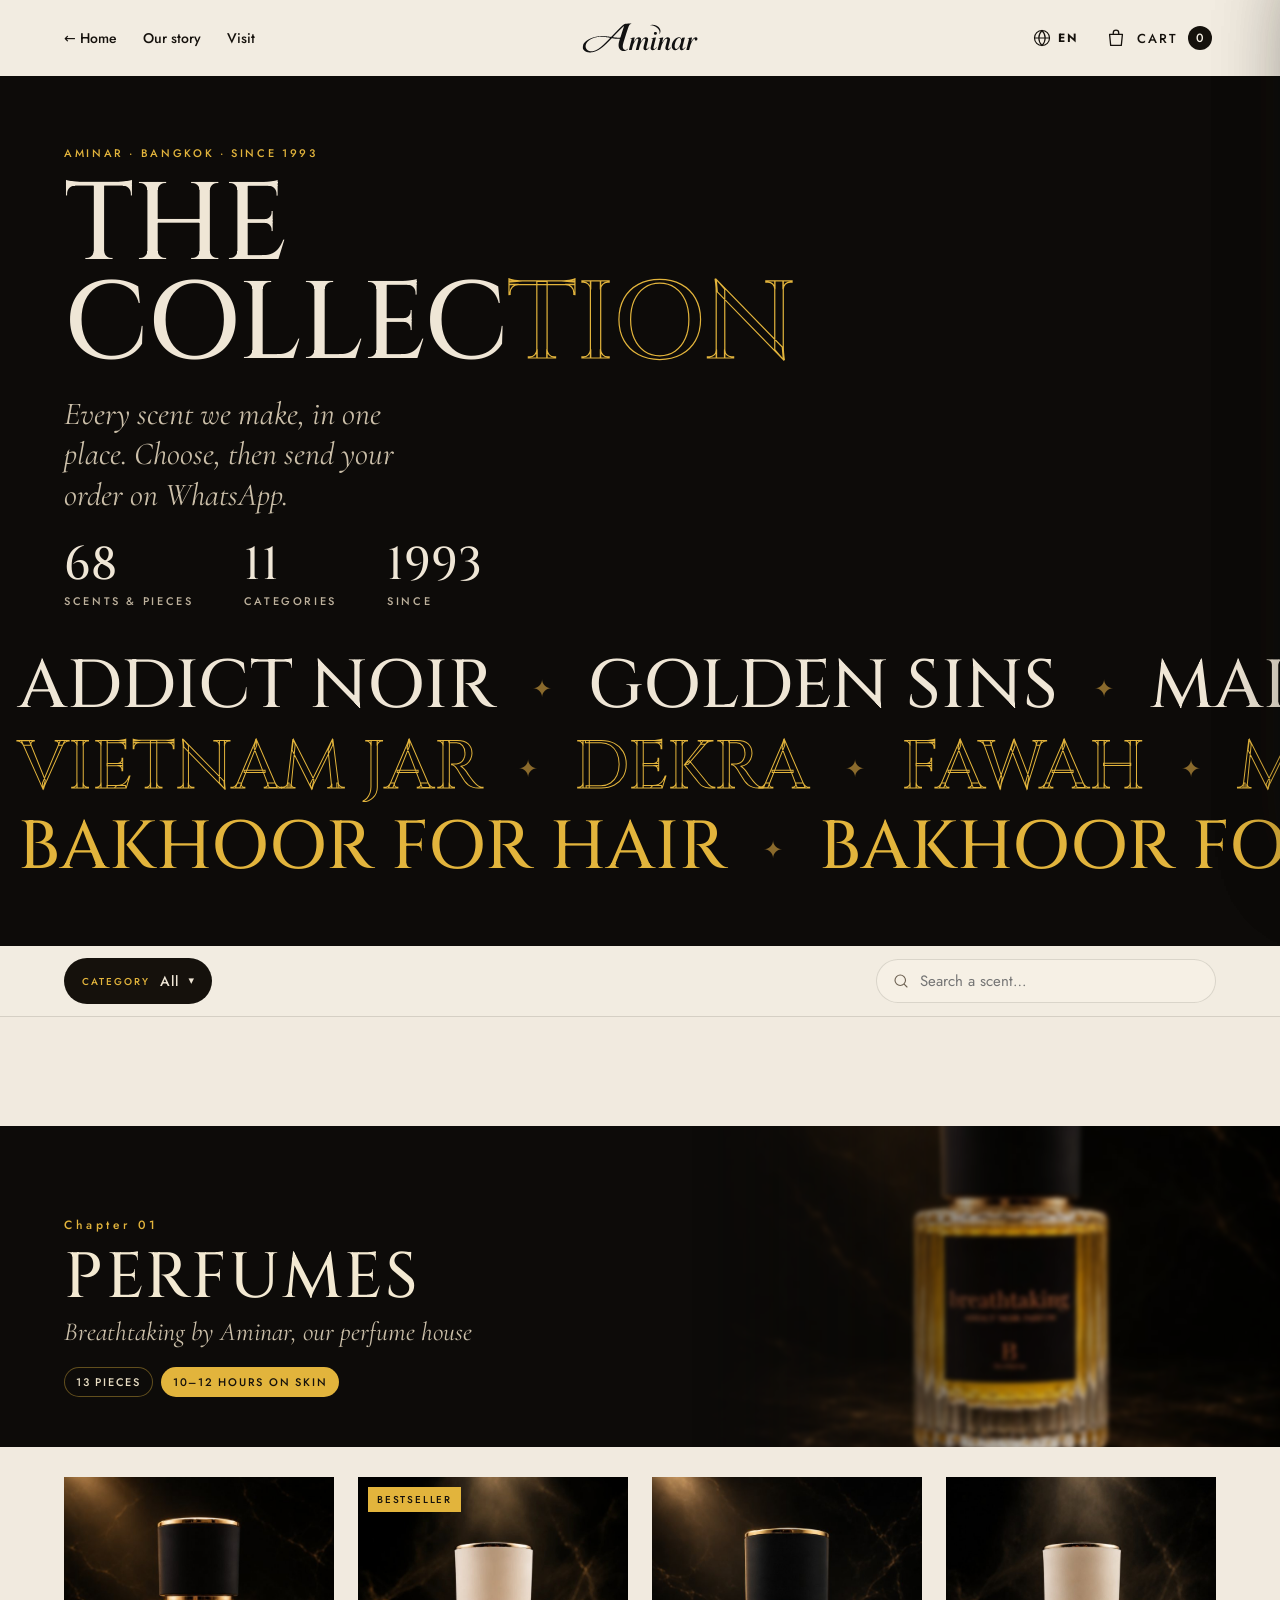
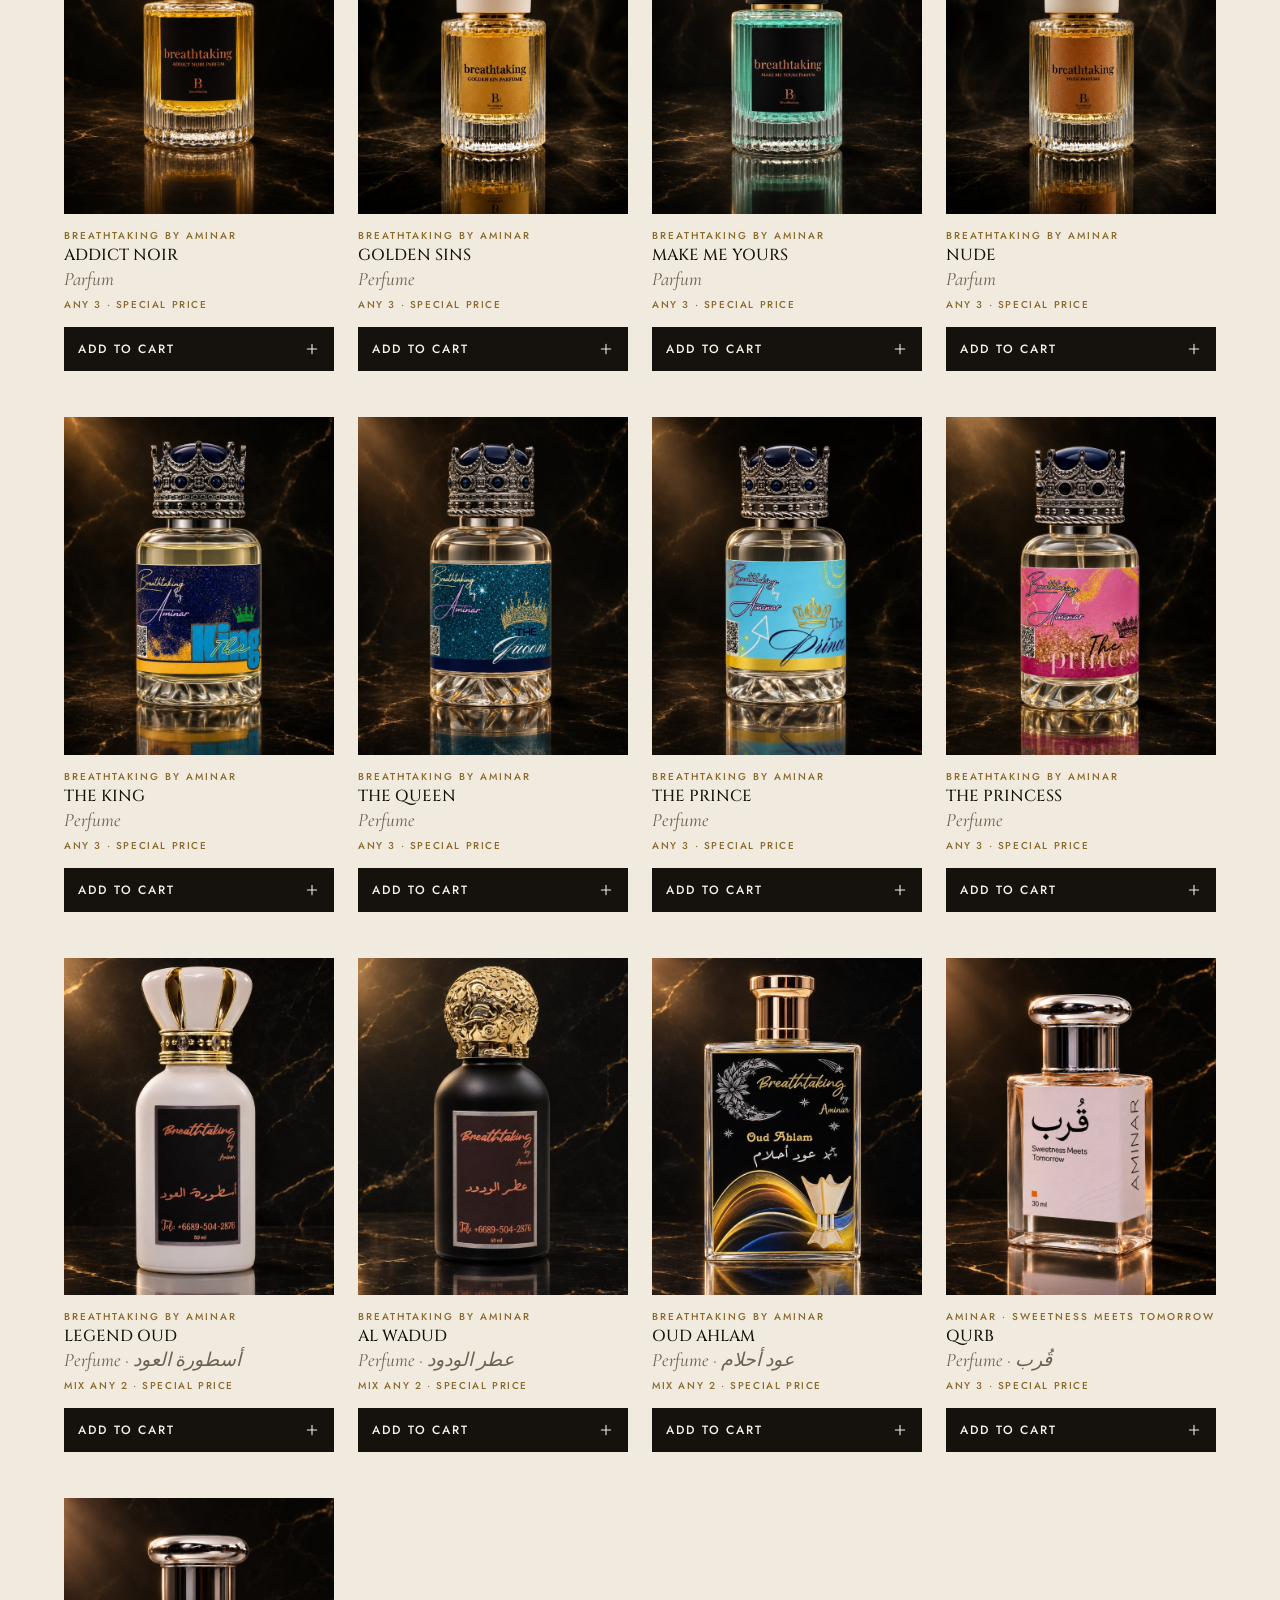
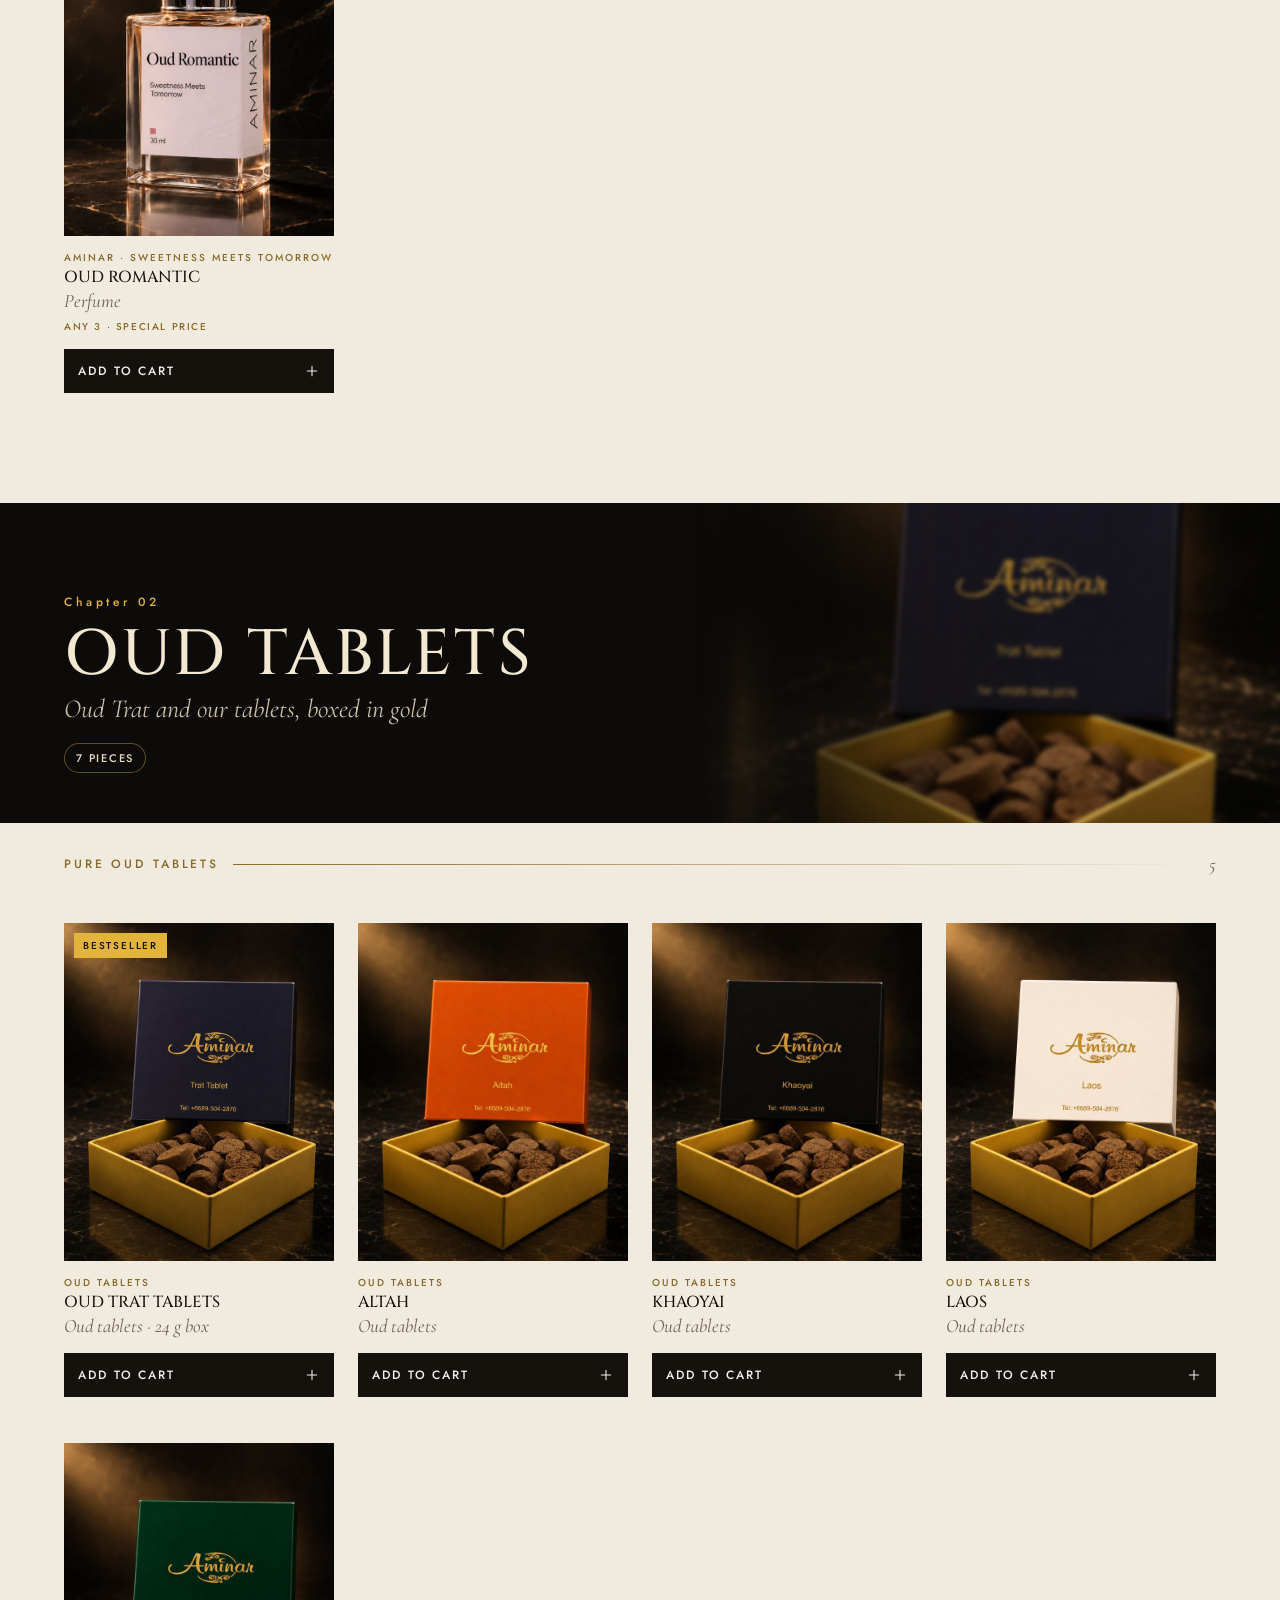
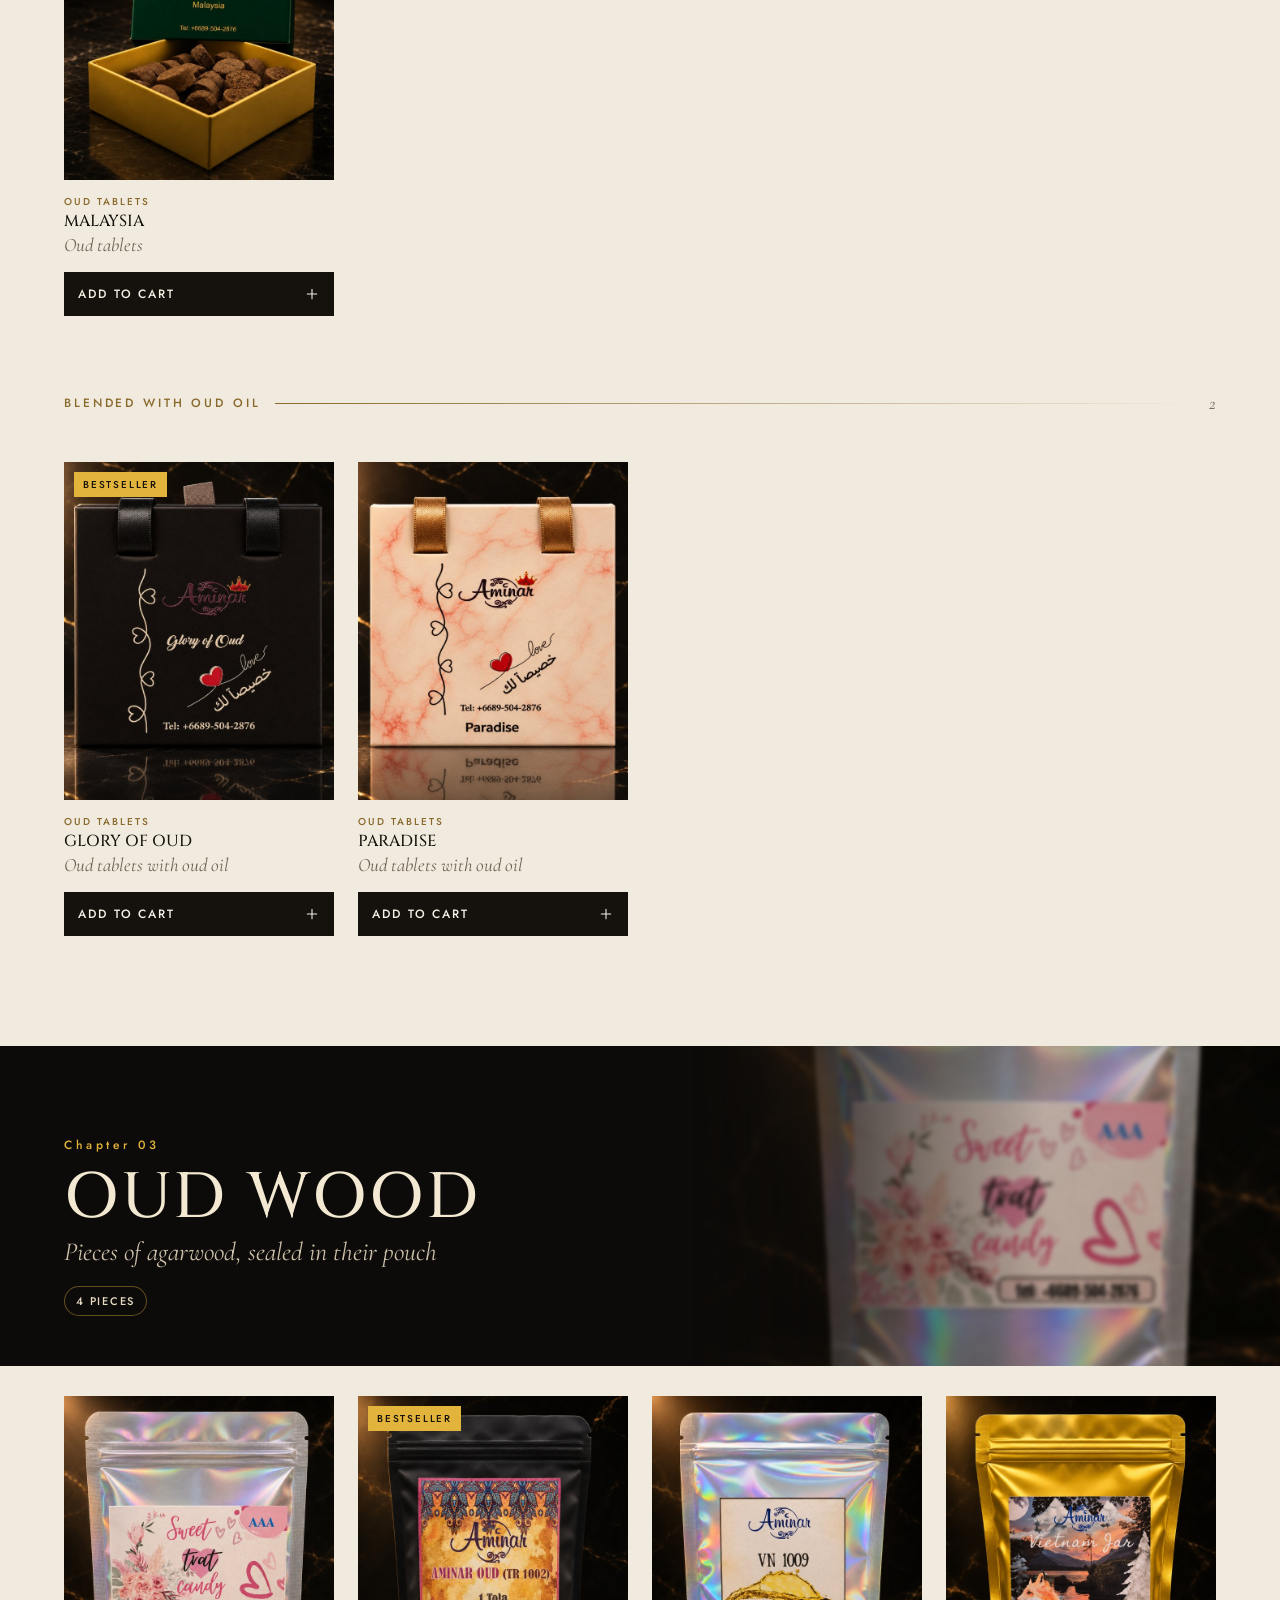
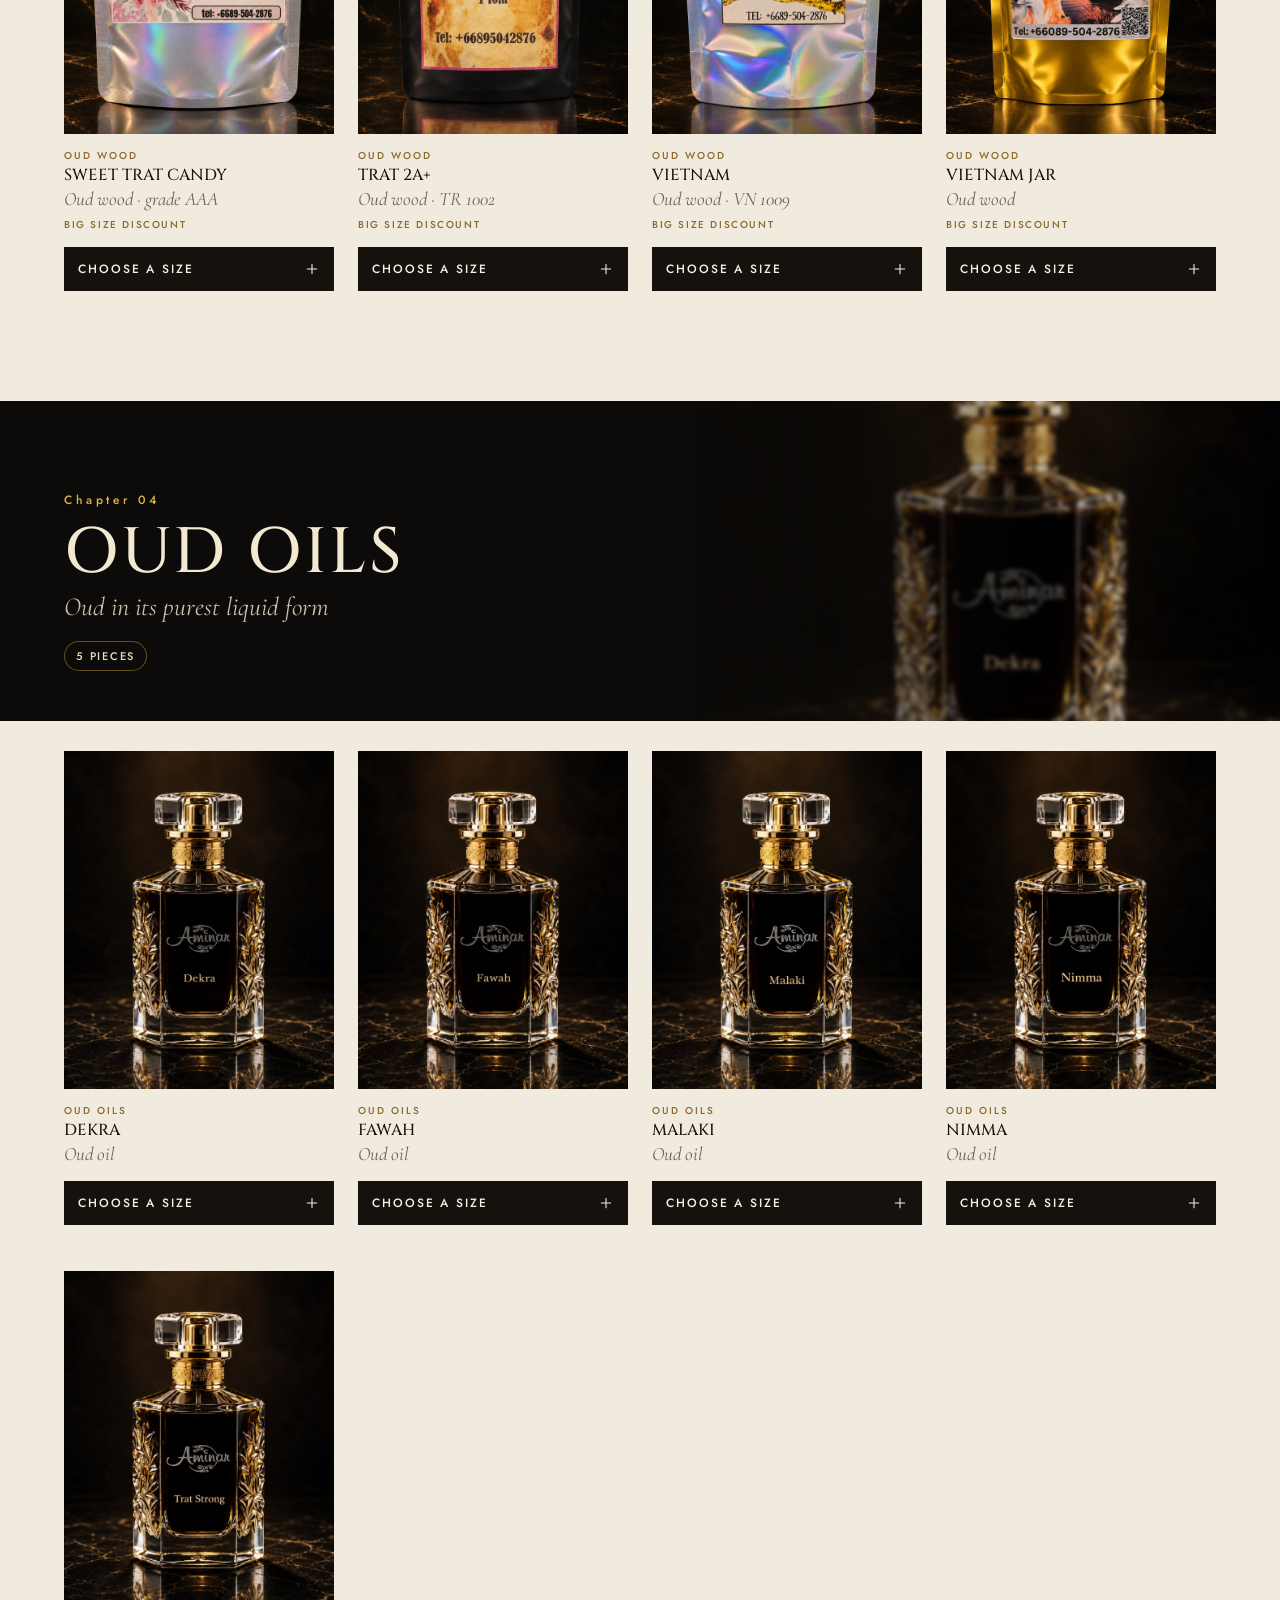
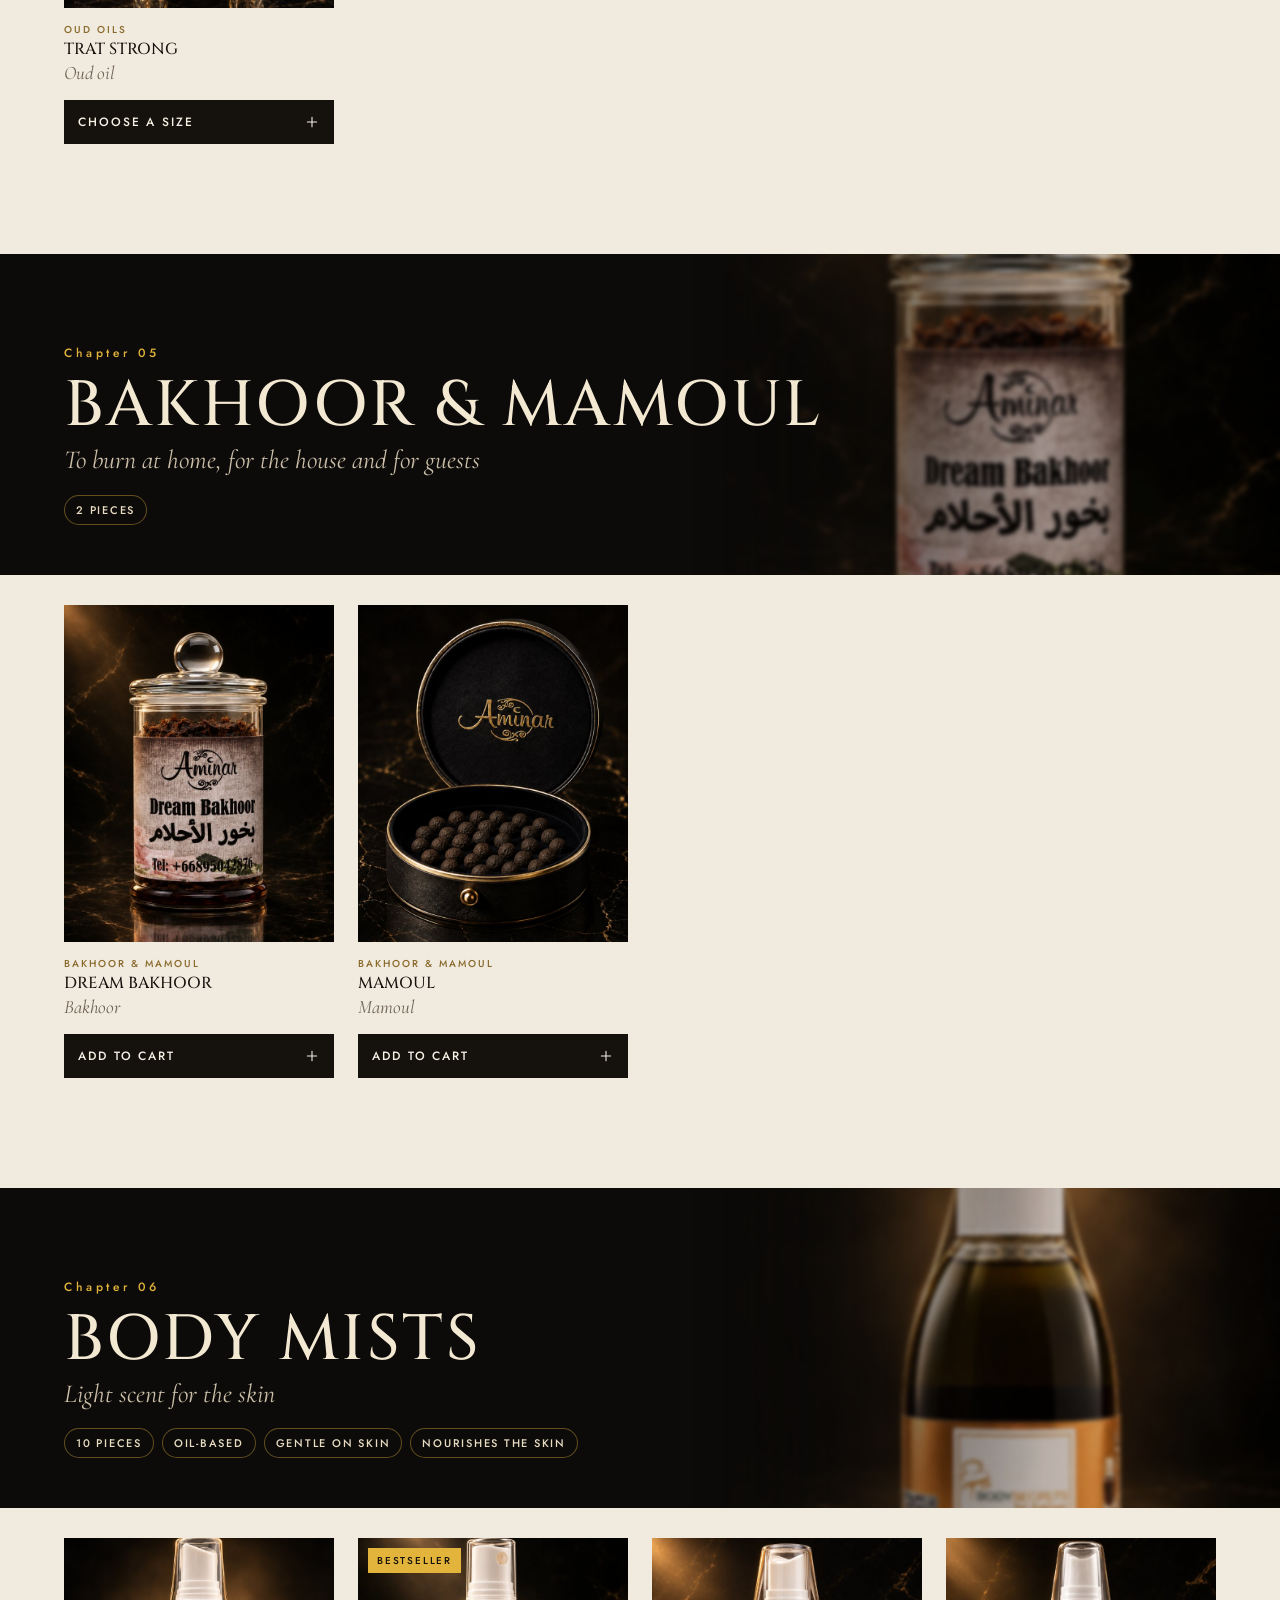
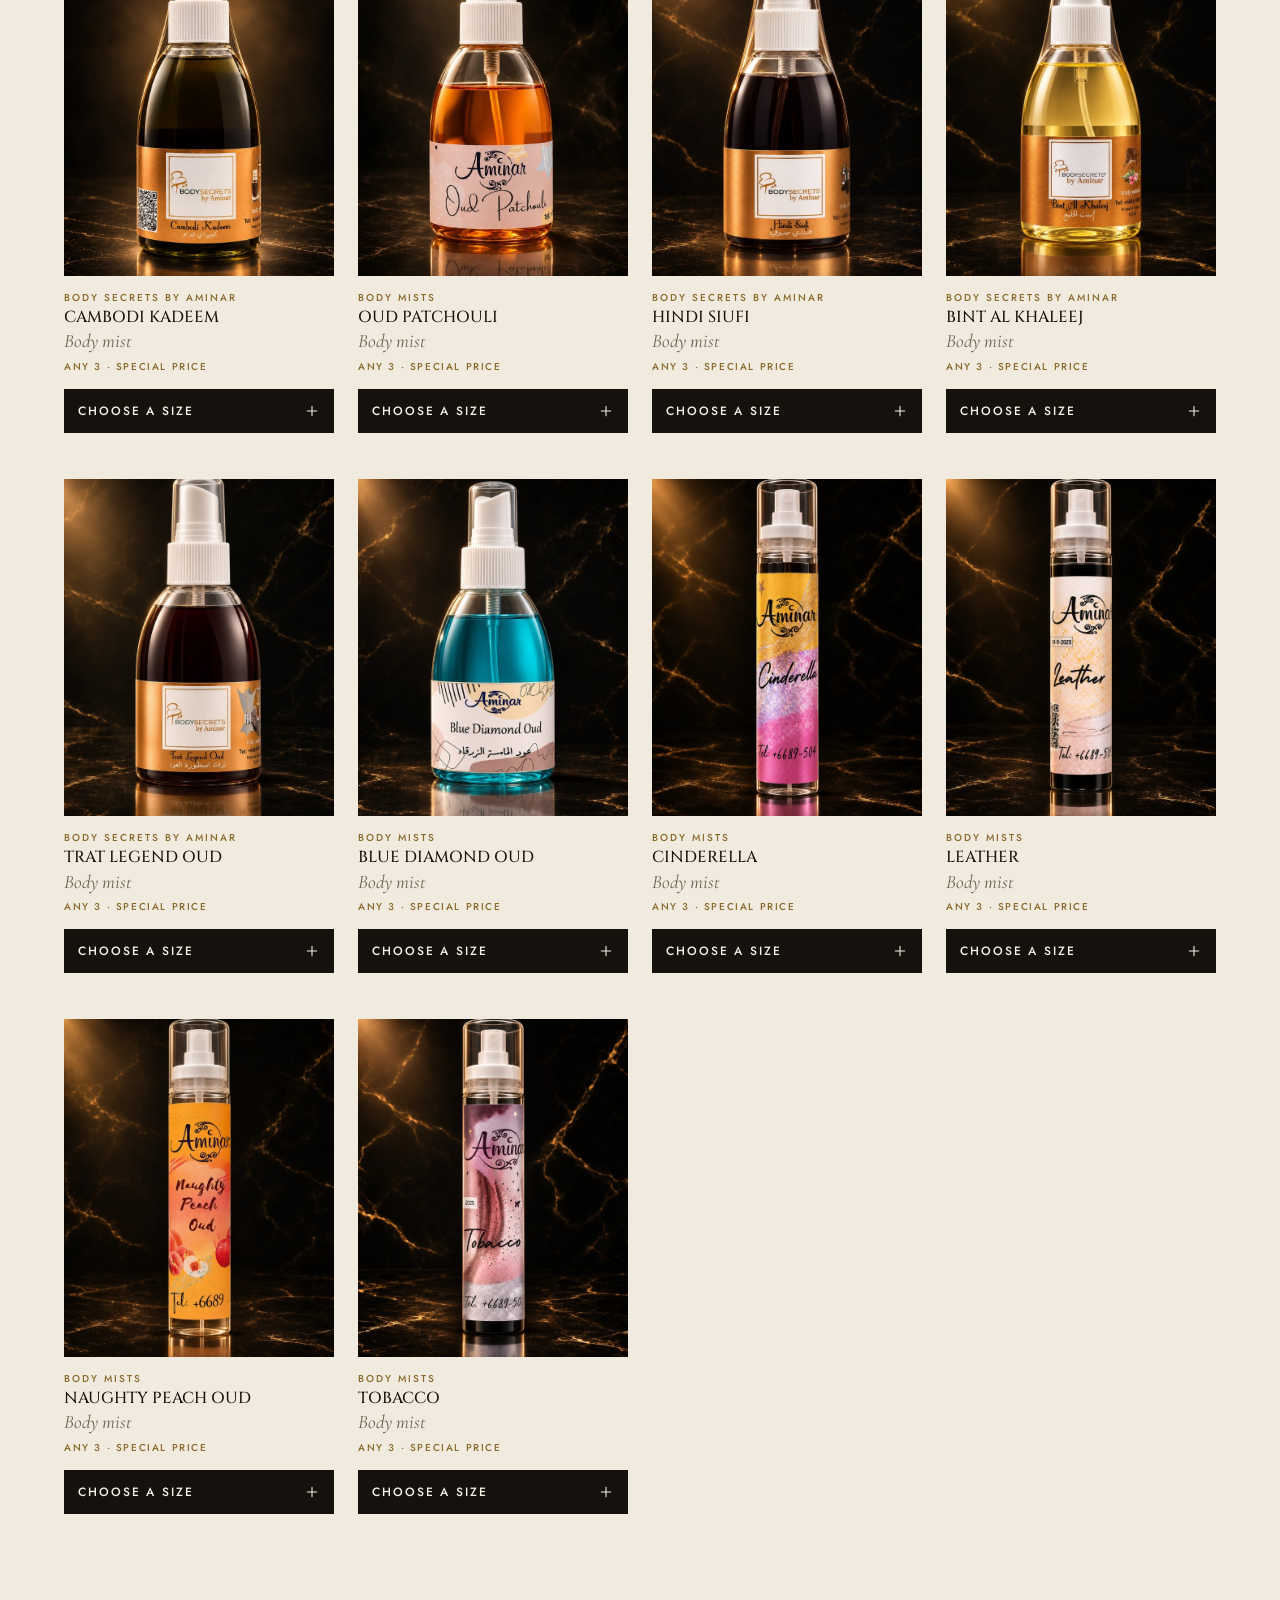
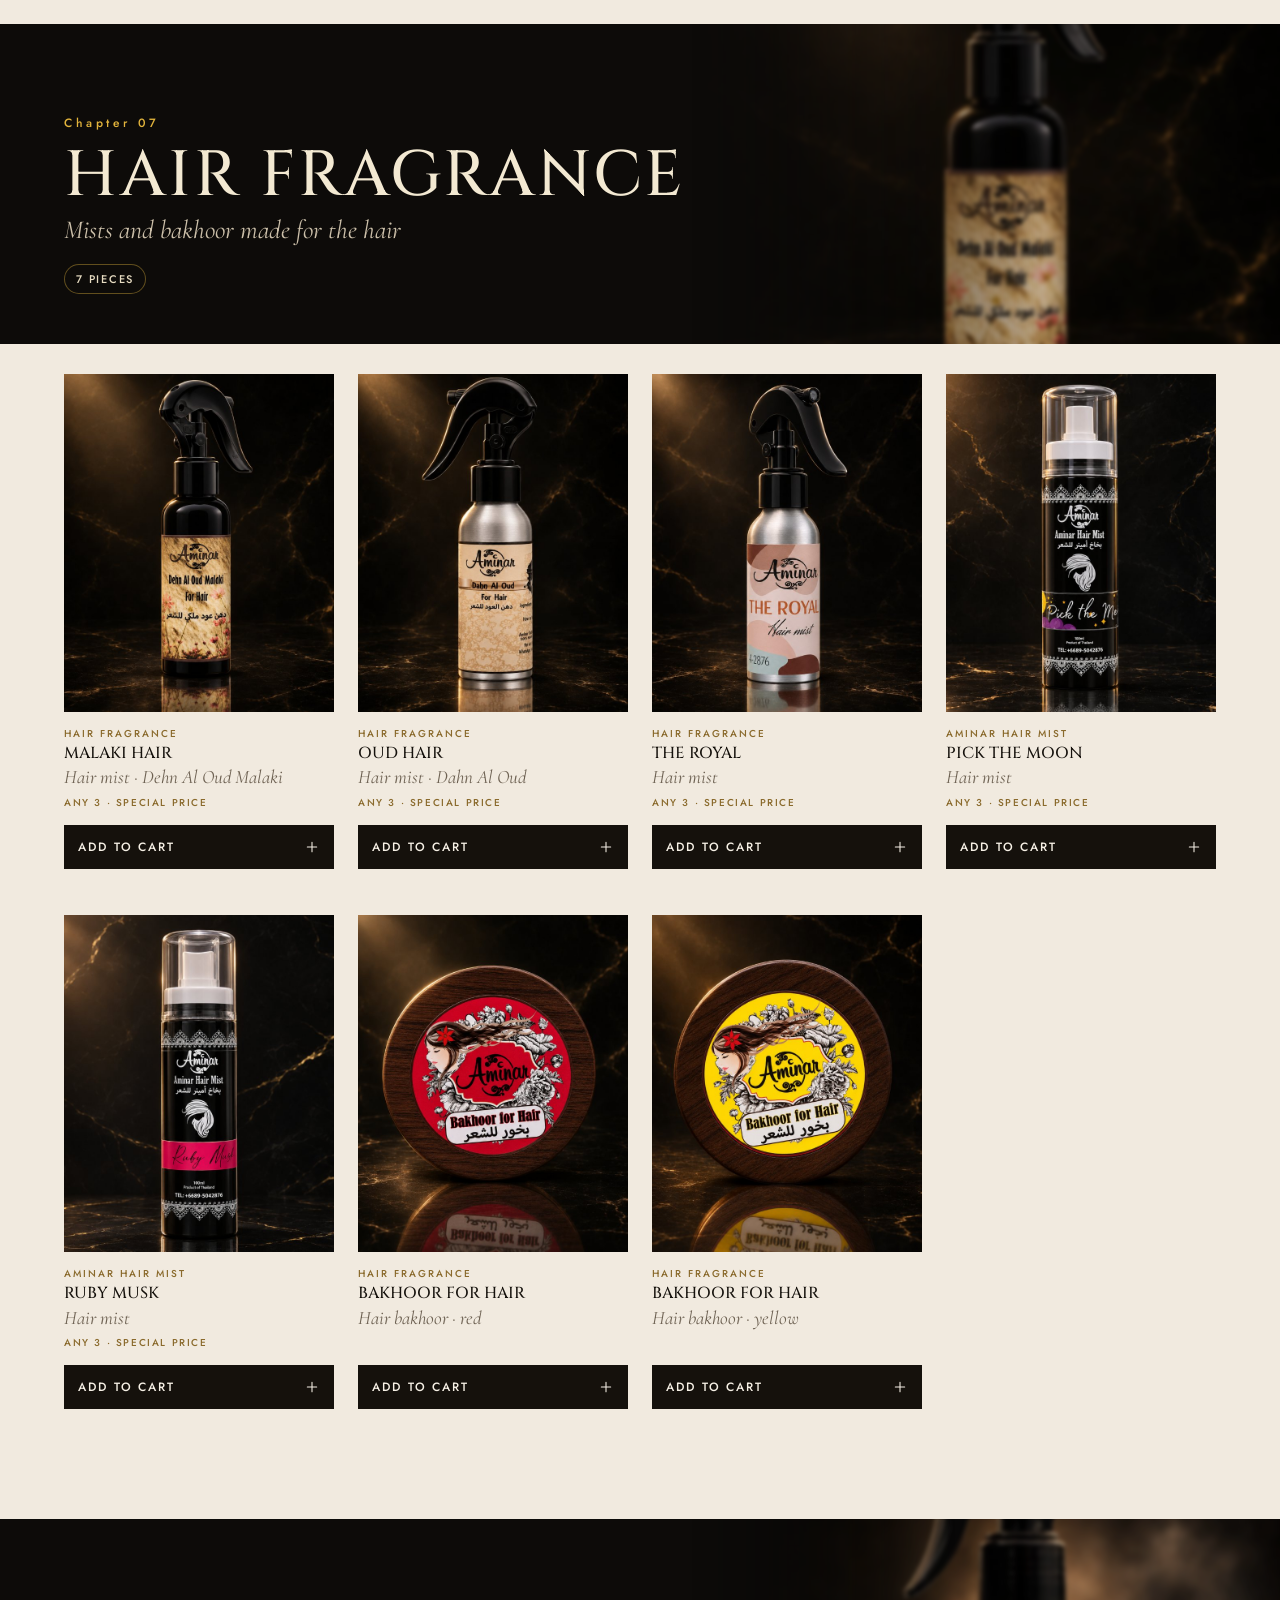
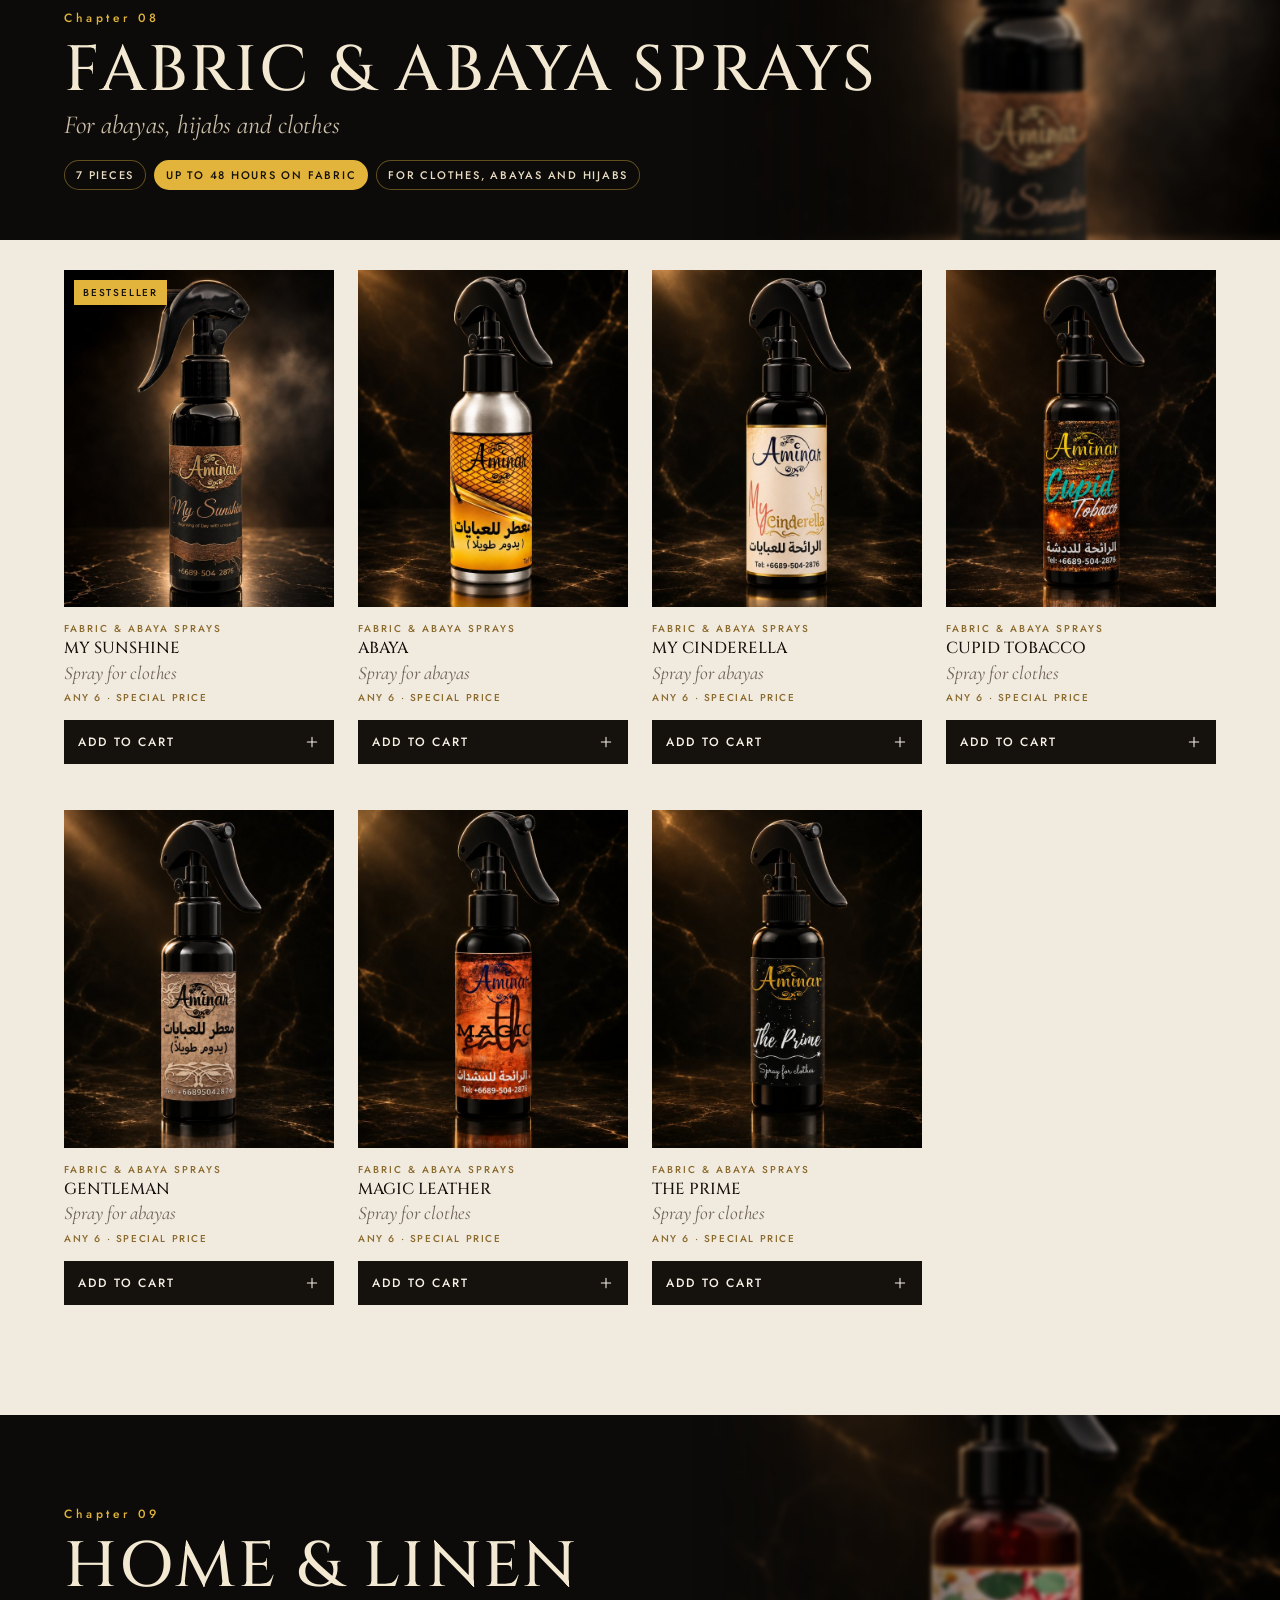
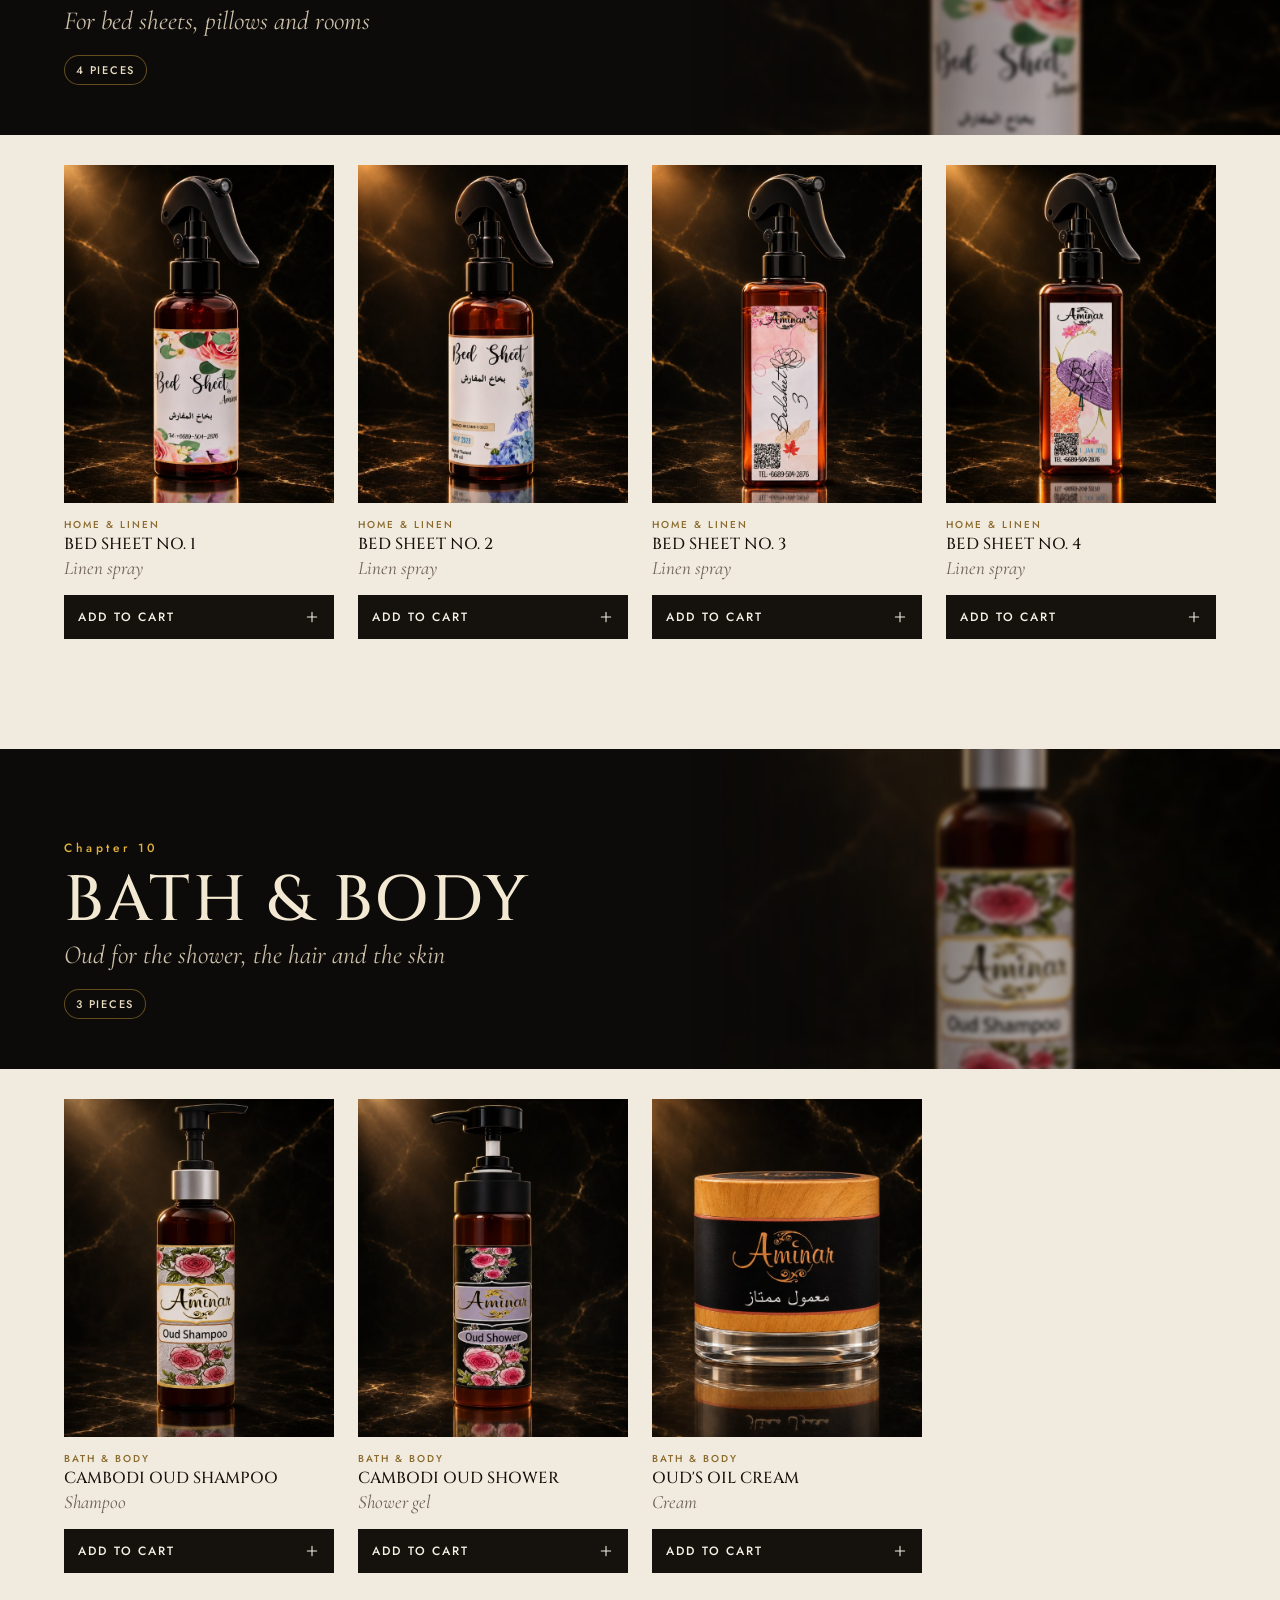
==== commit 169a722b: "Thai version: globe language switch, Thai for Thai-language browsers, matching Thai fonts; new scent" ====
--- a/catalog.html
+++ b/catalog.html
@@ -324,7 +324,9 @@
 body.famOpen .famShade{opacity:1;pointer-events:auto}
 @media (min-width:900px){.chips{left:auto;right:auto;width:640px;grid-template-columns:1fr 1fr;column-gap:8px}.search{flex:none;width:340px;margin-left:auto}}
 </style>
-<script src="data/products.js?v=mw3stgrs"></script>
+<script src="data/products.js?v=mwjzyg62"></script>
+<script src="data/lang-th.js?v=mwjzyg62"></script>
+<script src="data/i18n.js?v=mwjzyg62"></script>
 </head>
 <body>
 <script>document.documentElement.classList.add('js')</script>
@@ -571,7 +573,7 @@
     const rows = Object.entries(cart).map(([k, n], i) => { const {p, size} = keyOf(k), unit = unitOf(k); return `${i + 1}. ${label(p)}${size ? ' (' + size + ')' : ''} × ${n}${SHOW && unit ? ' = ' + baht(unit * n) : ''}`; });
     const sum = SHOW && priced() ? [...(saved() ? ['Offer: you save ' + baht(saved())] : []), 'Total: ' + baht(total()) + ' (before delivery)', '', 'Please send me the delivery cost.'] : ['Please send me the prices and the delivery cost.'];
     const free = freeBottles() ? [`Free bottle${freeBottles() > 1 ? 's' : ''}: ${freeBottles()} (scent: ${v('cfree') || 'I will choose'})`, ''] : [];
-    return ['Hello Aminar, I would like to order:', '', ...rows, '', ...free, ...sum, '', `Name: ${v('cname') || '-'}`, `Country: ${v('ccountry') || '-'}`, `Delivery: ${v('chow')}`].join('\n');
+    return ['Hello Aminar, I would like to order:', '', ...rows, '', ...free, ...sum, '', `Name: ${v('cname') || '-'}`, `Country: ${v('ccountry') || '-'}`, `Delivery: ${v('chow')}`].map((l) => (window.I18N ? I18N.t(l) : l)).join('\n');
   };
   function drawCart() {
     const ids = Object.keys(cart);
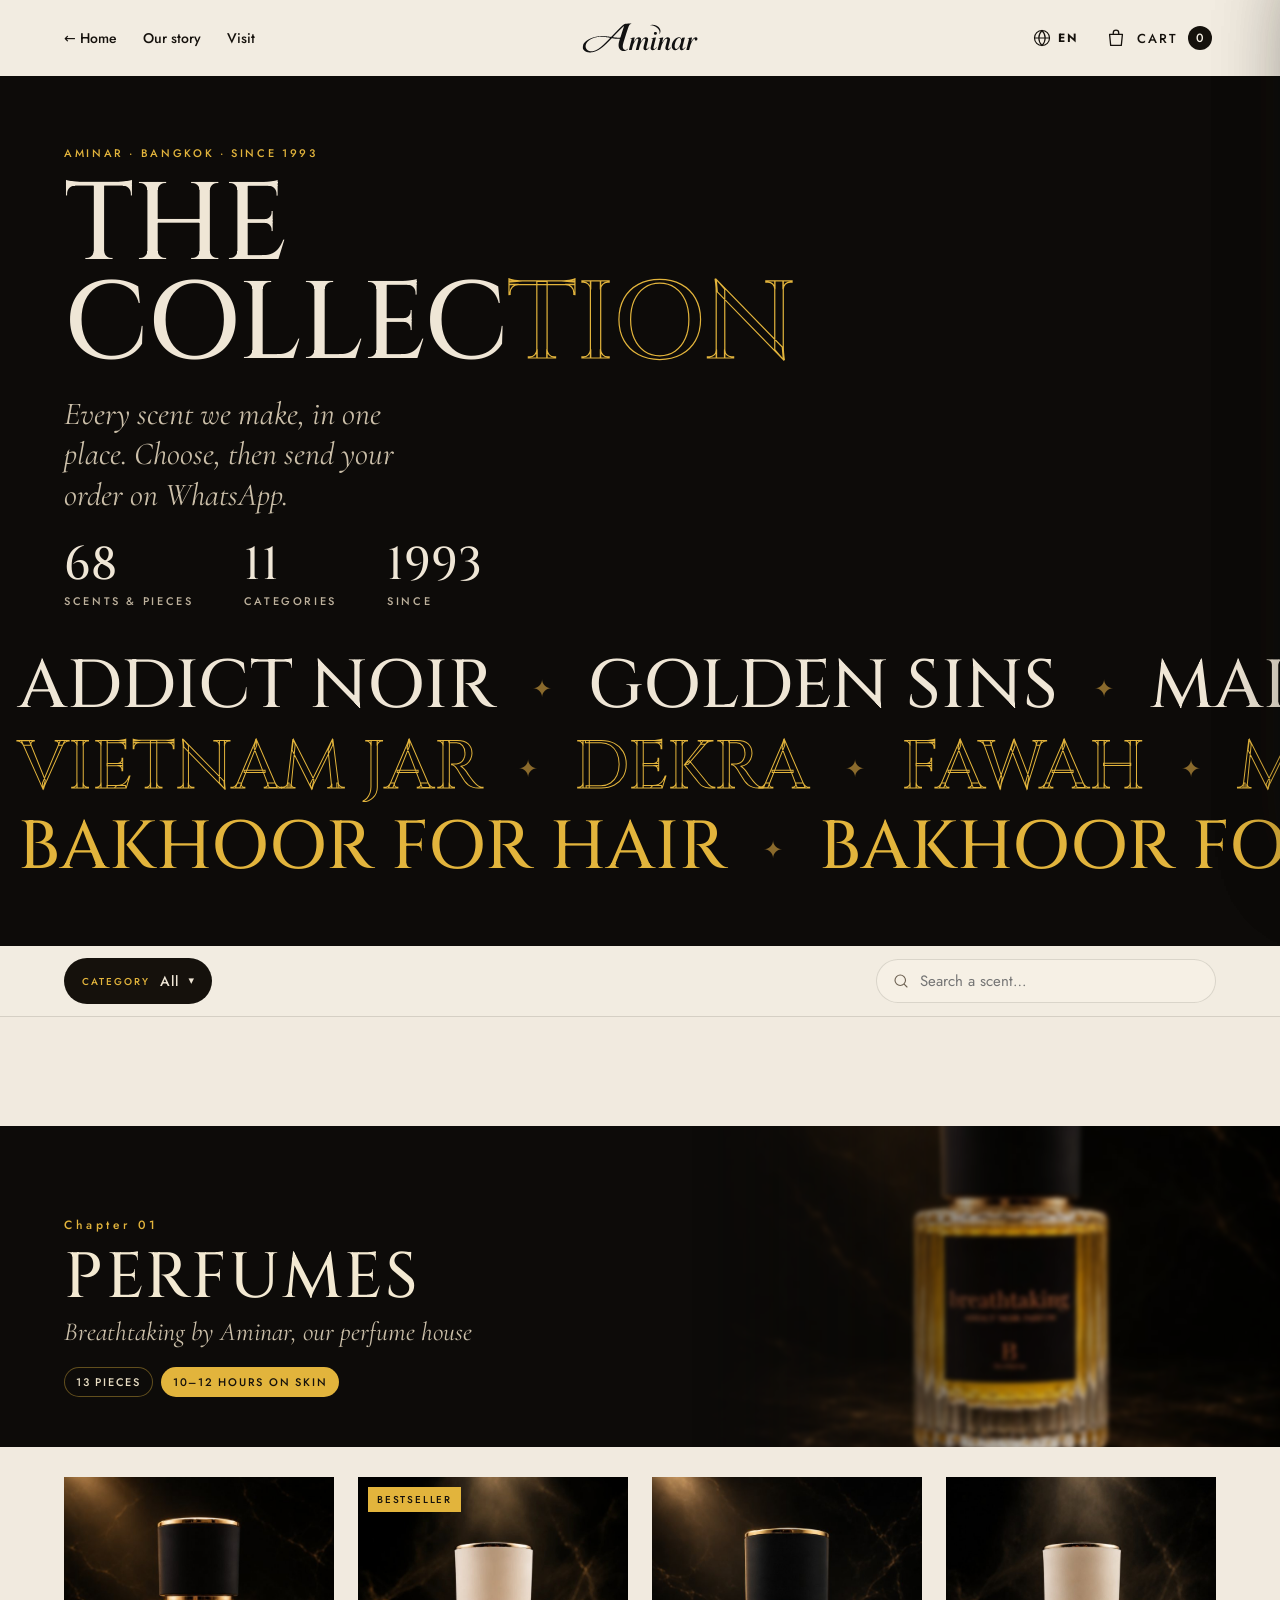
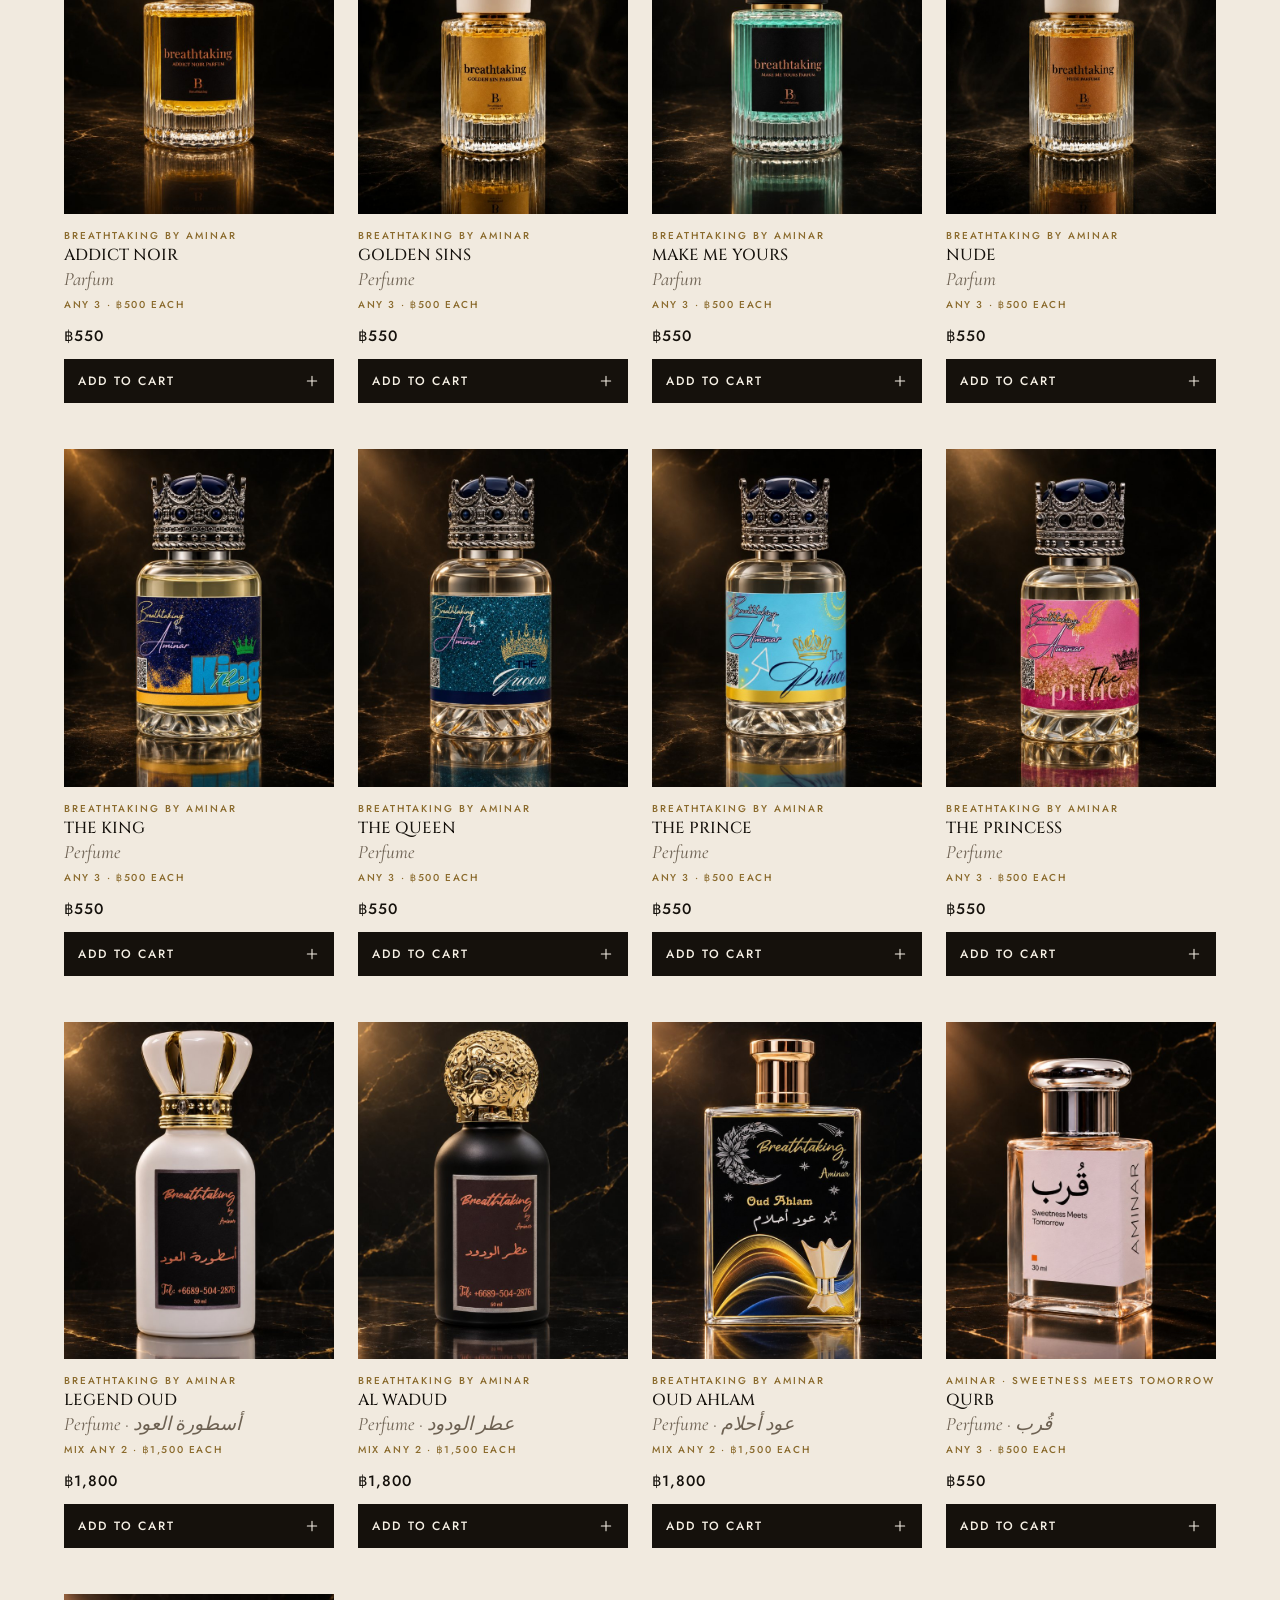
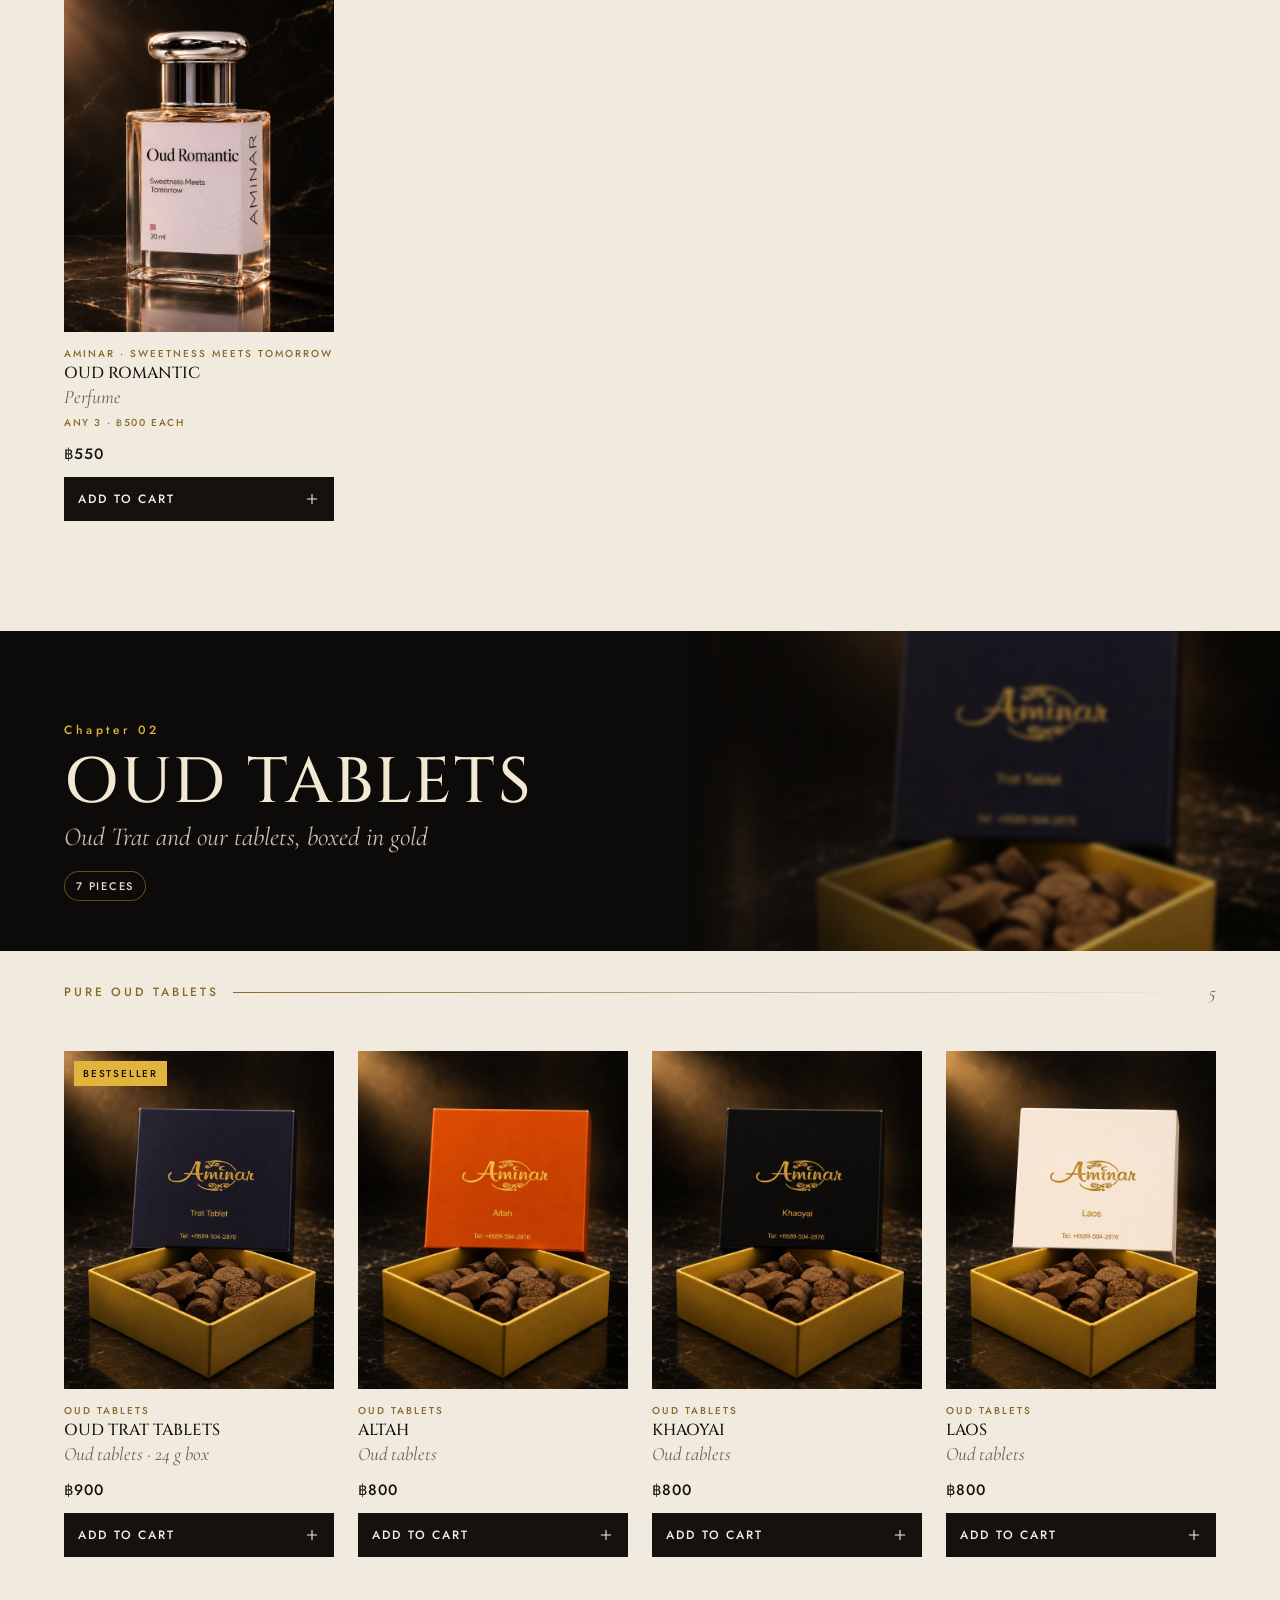
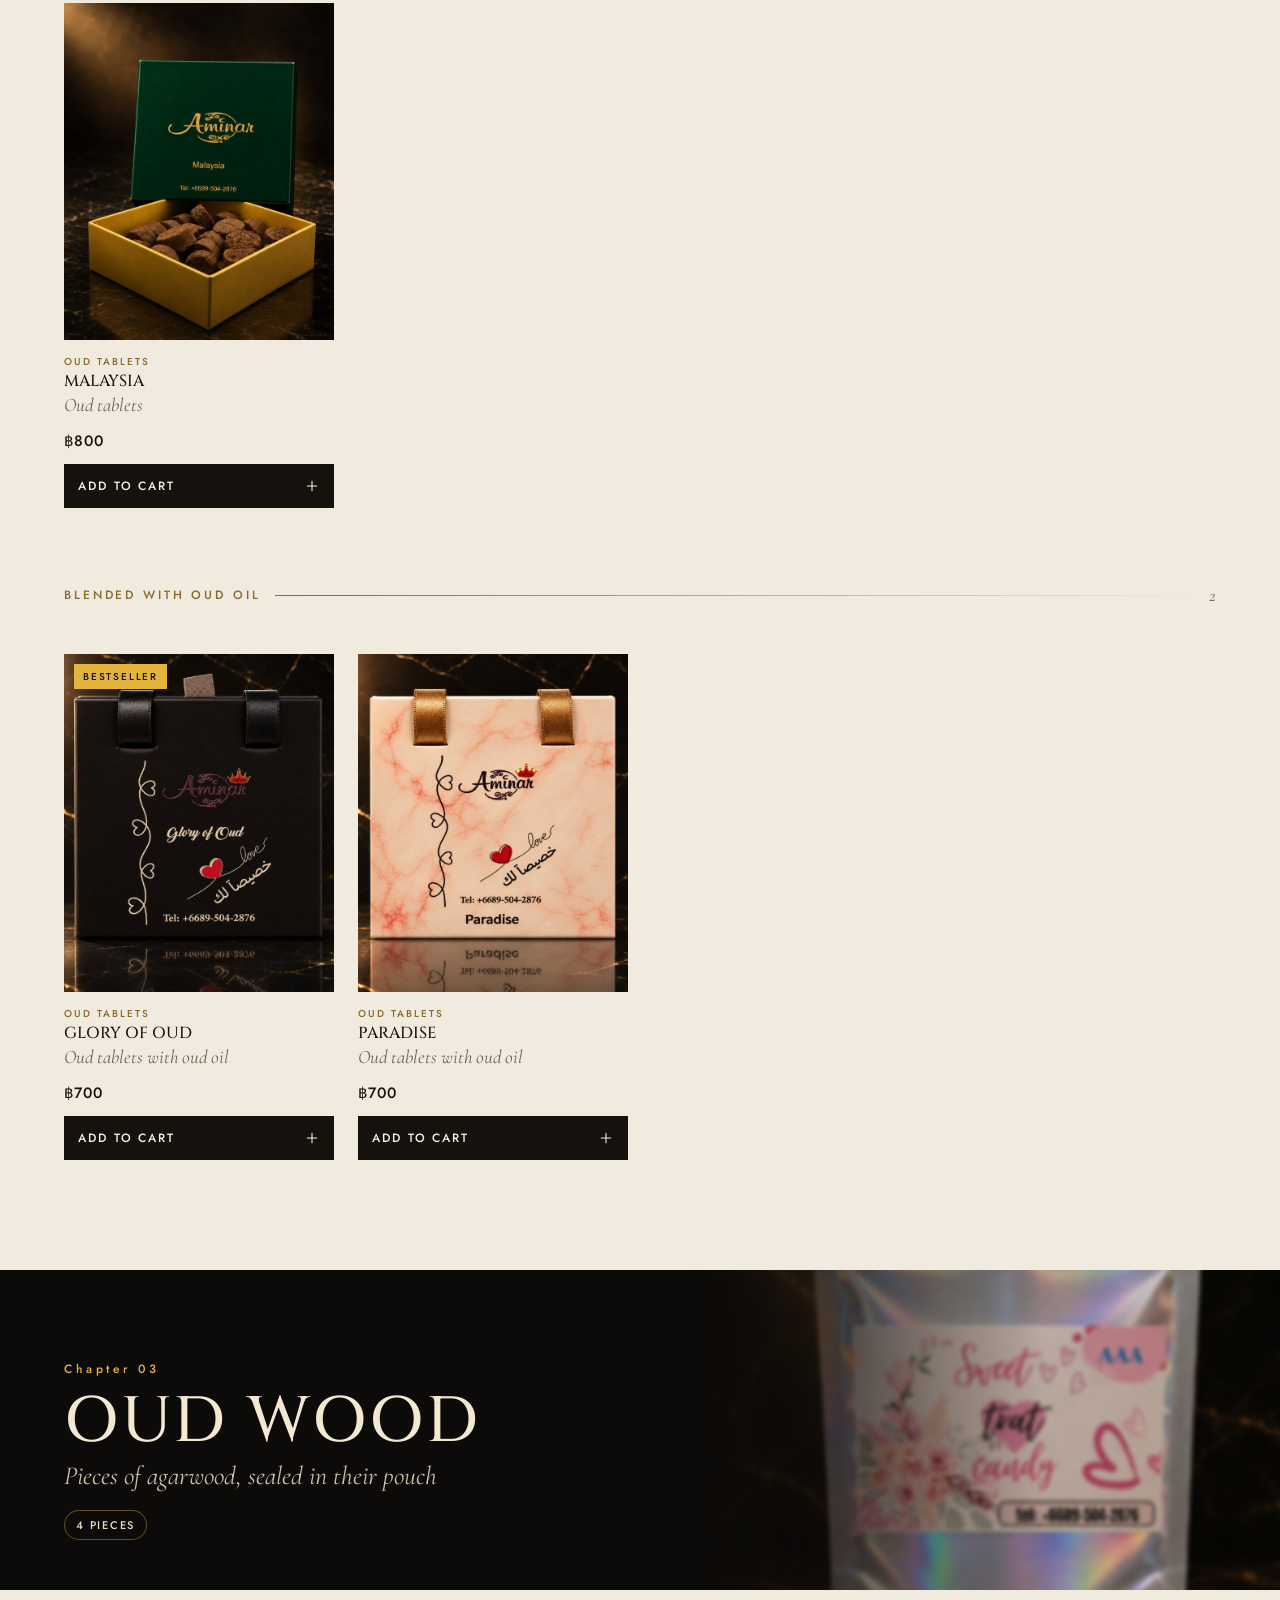
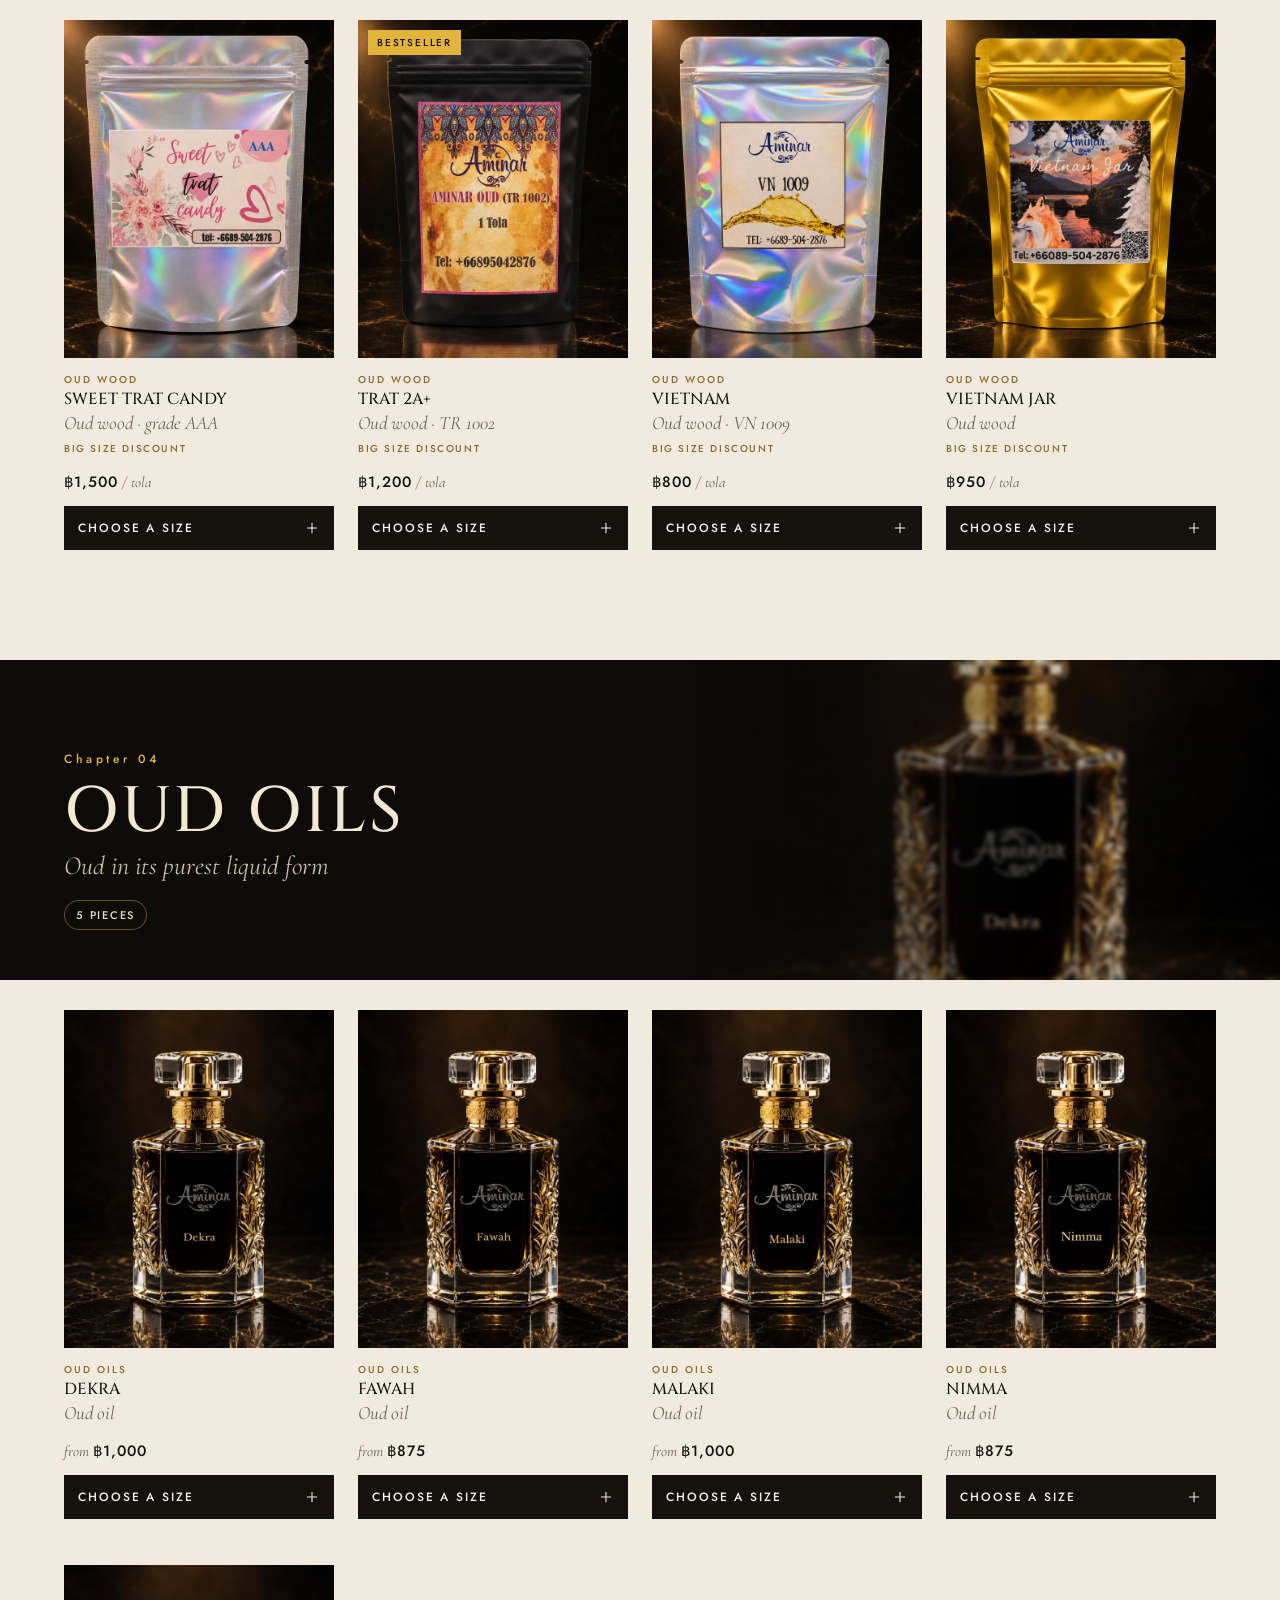
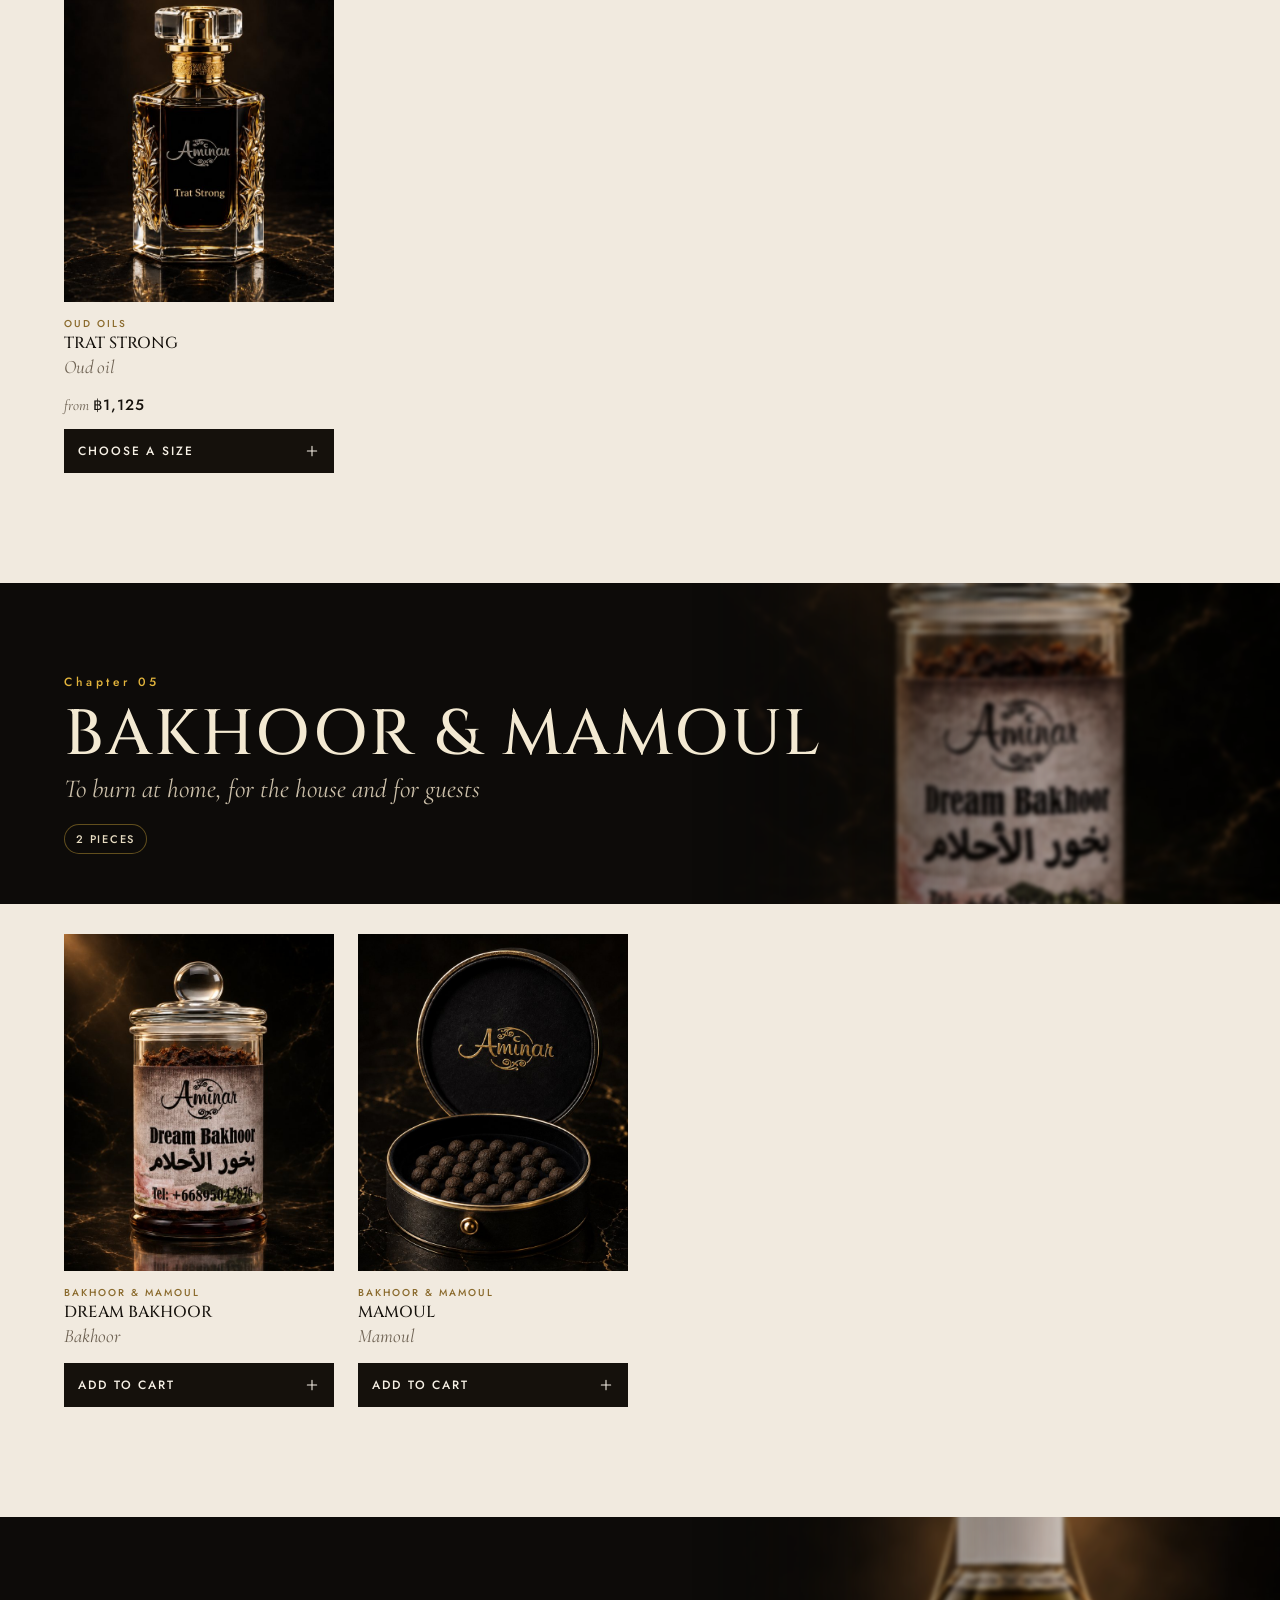
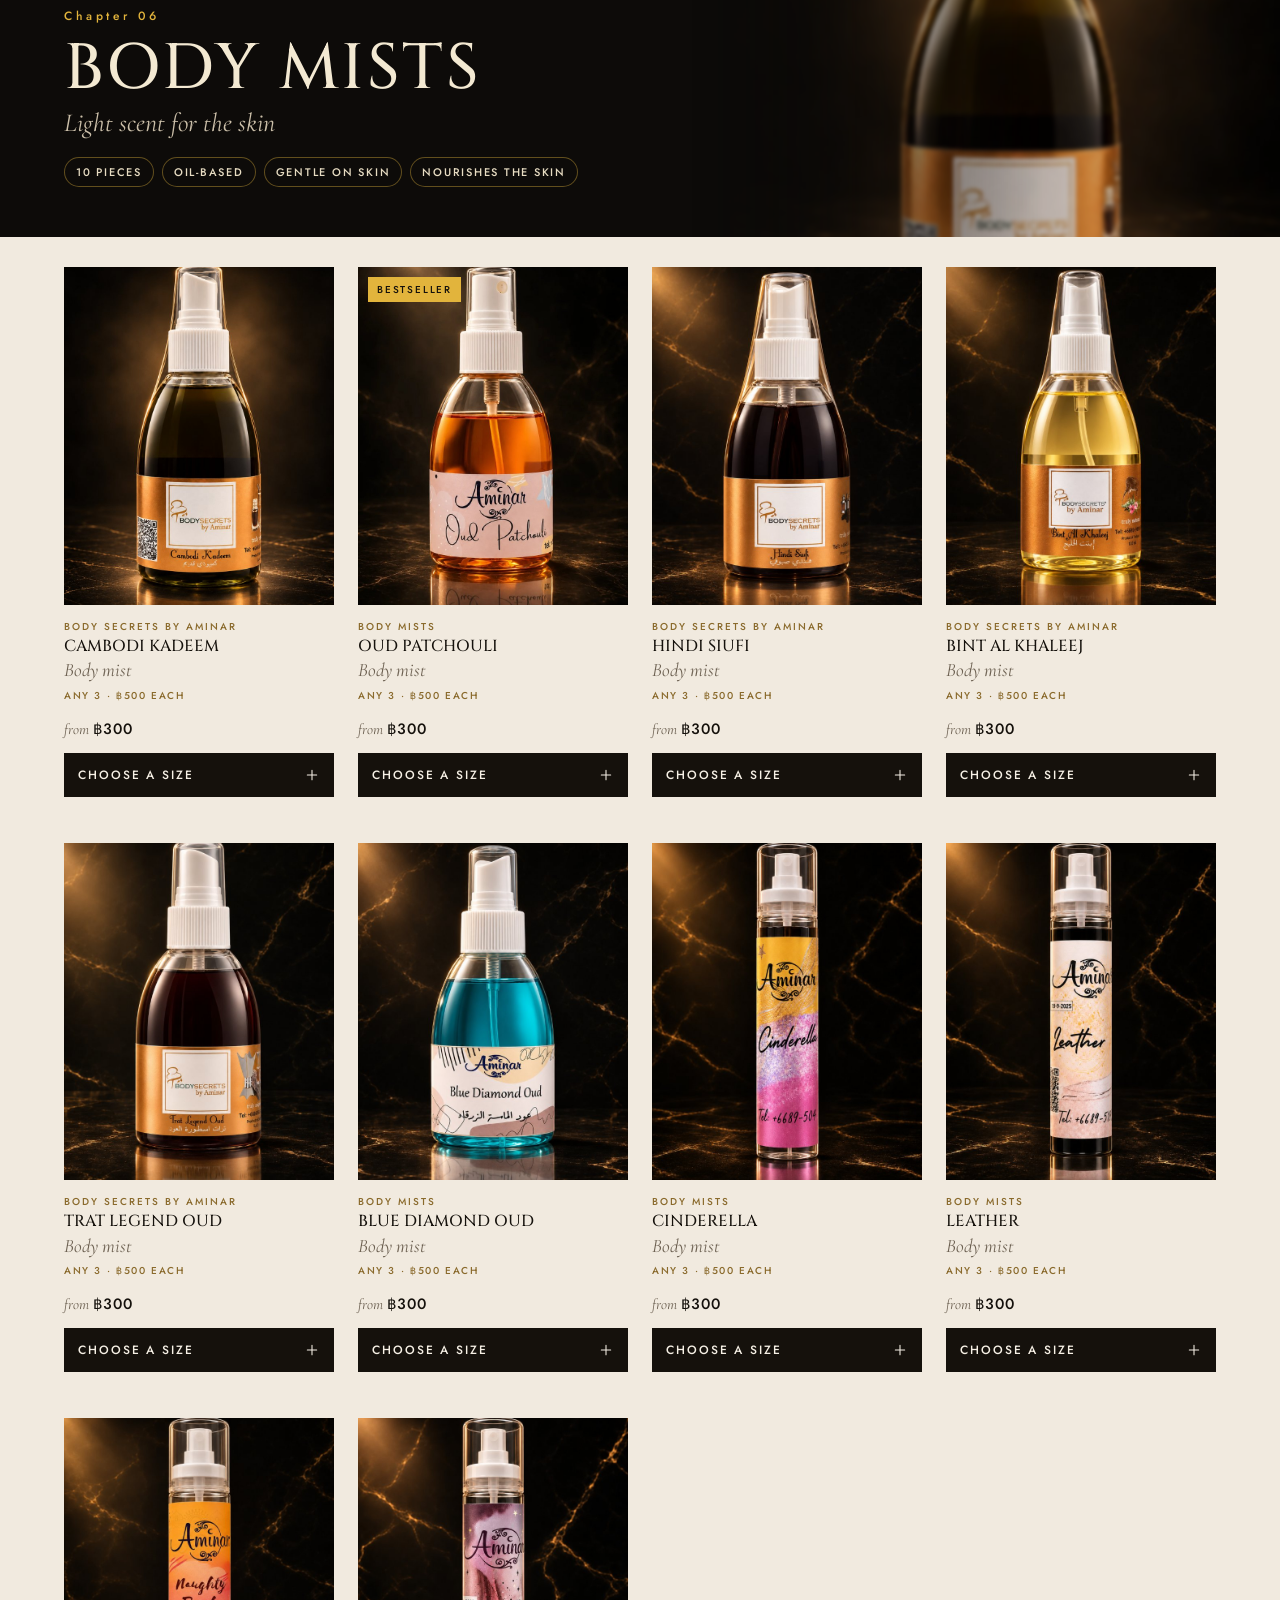
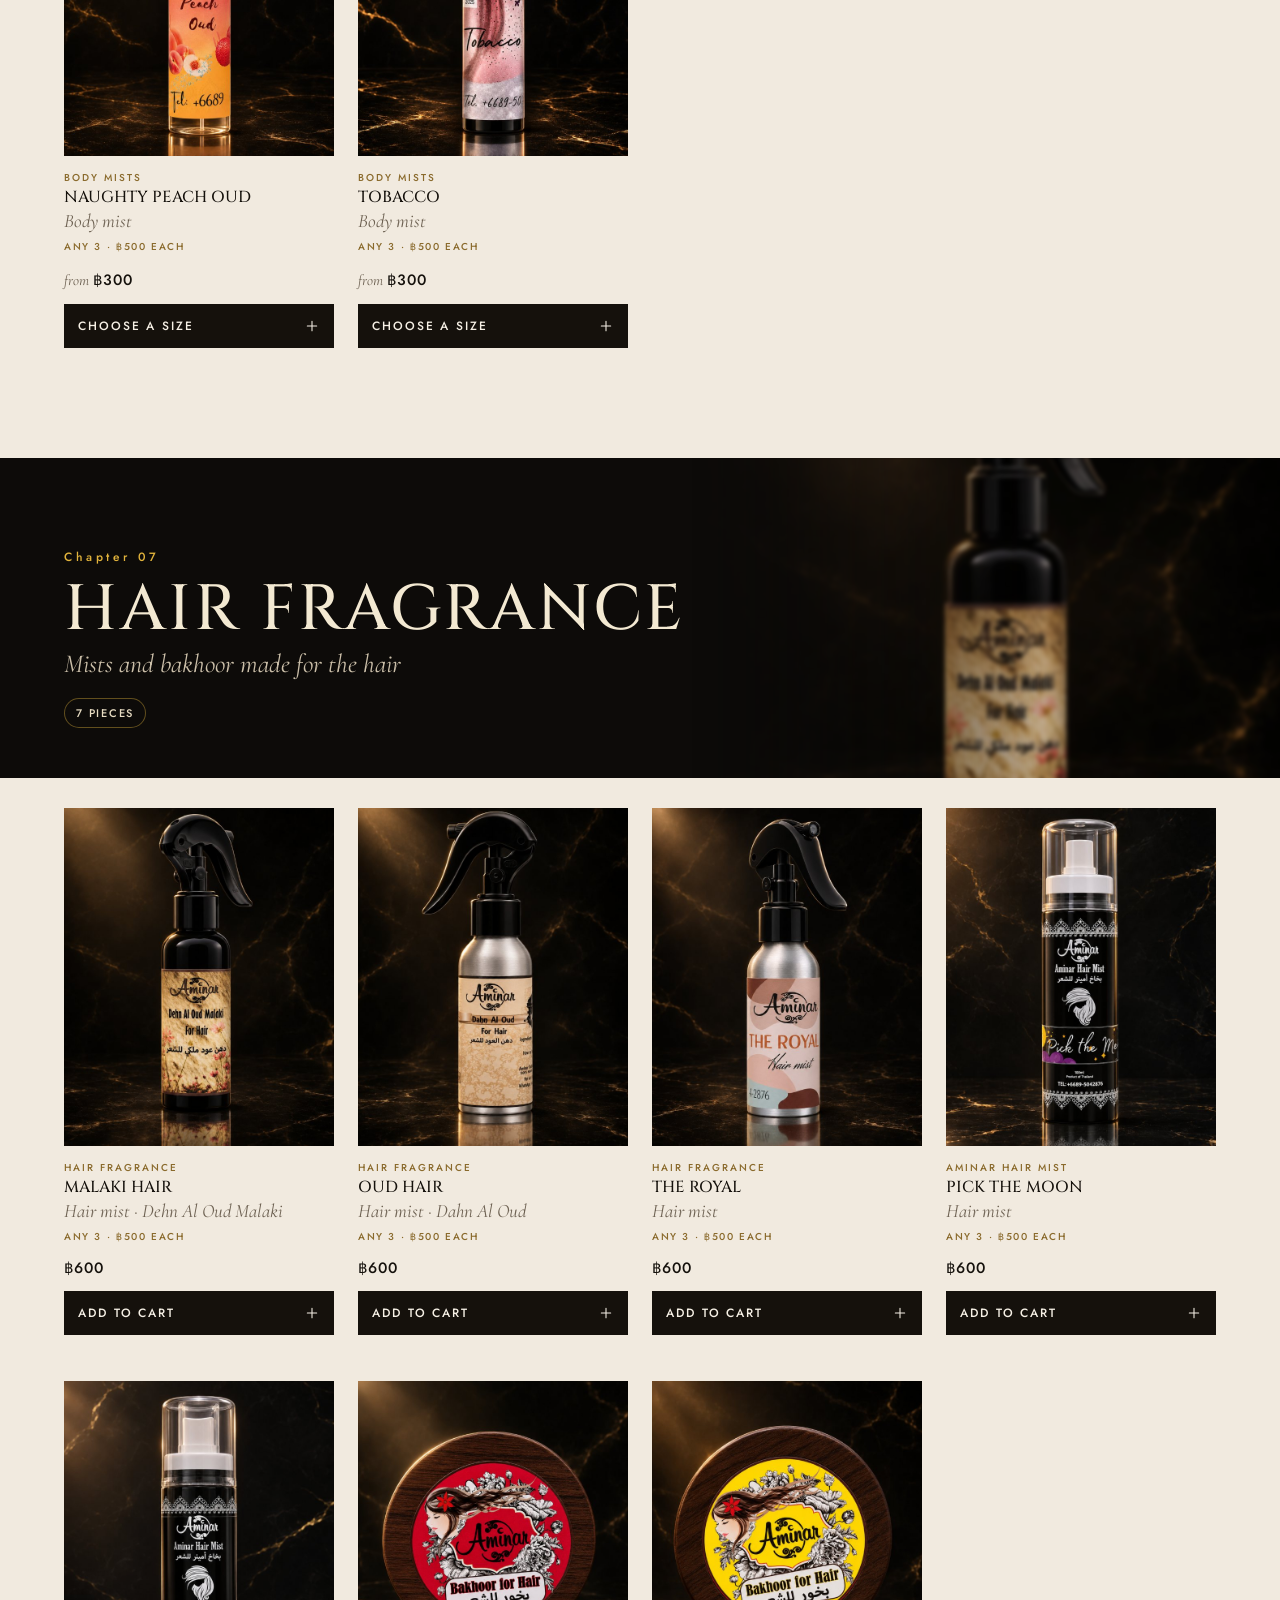
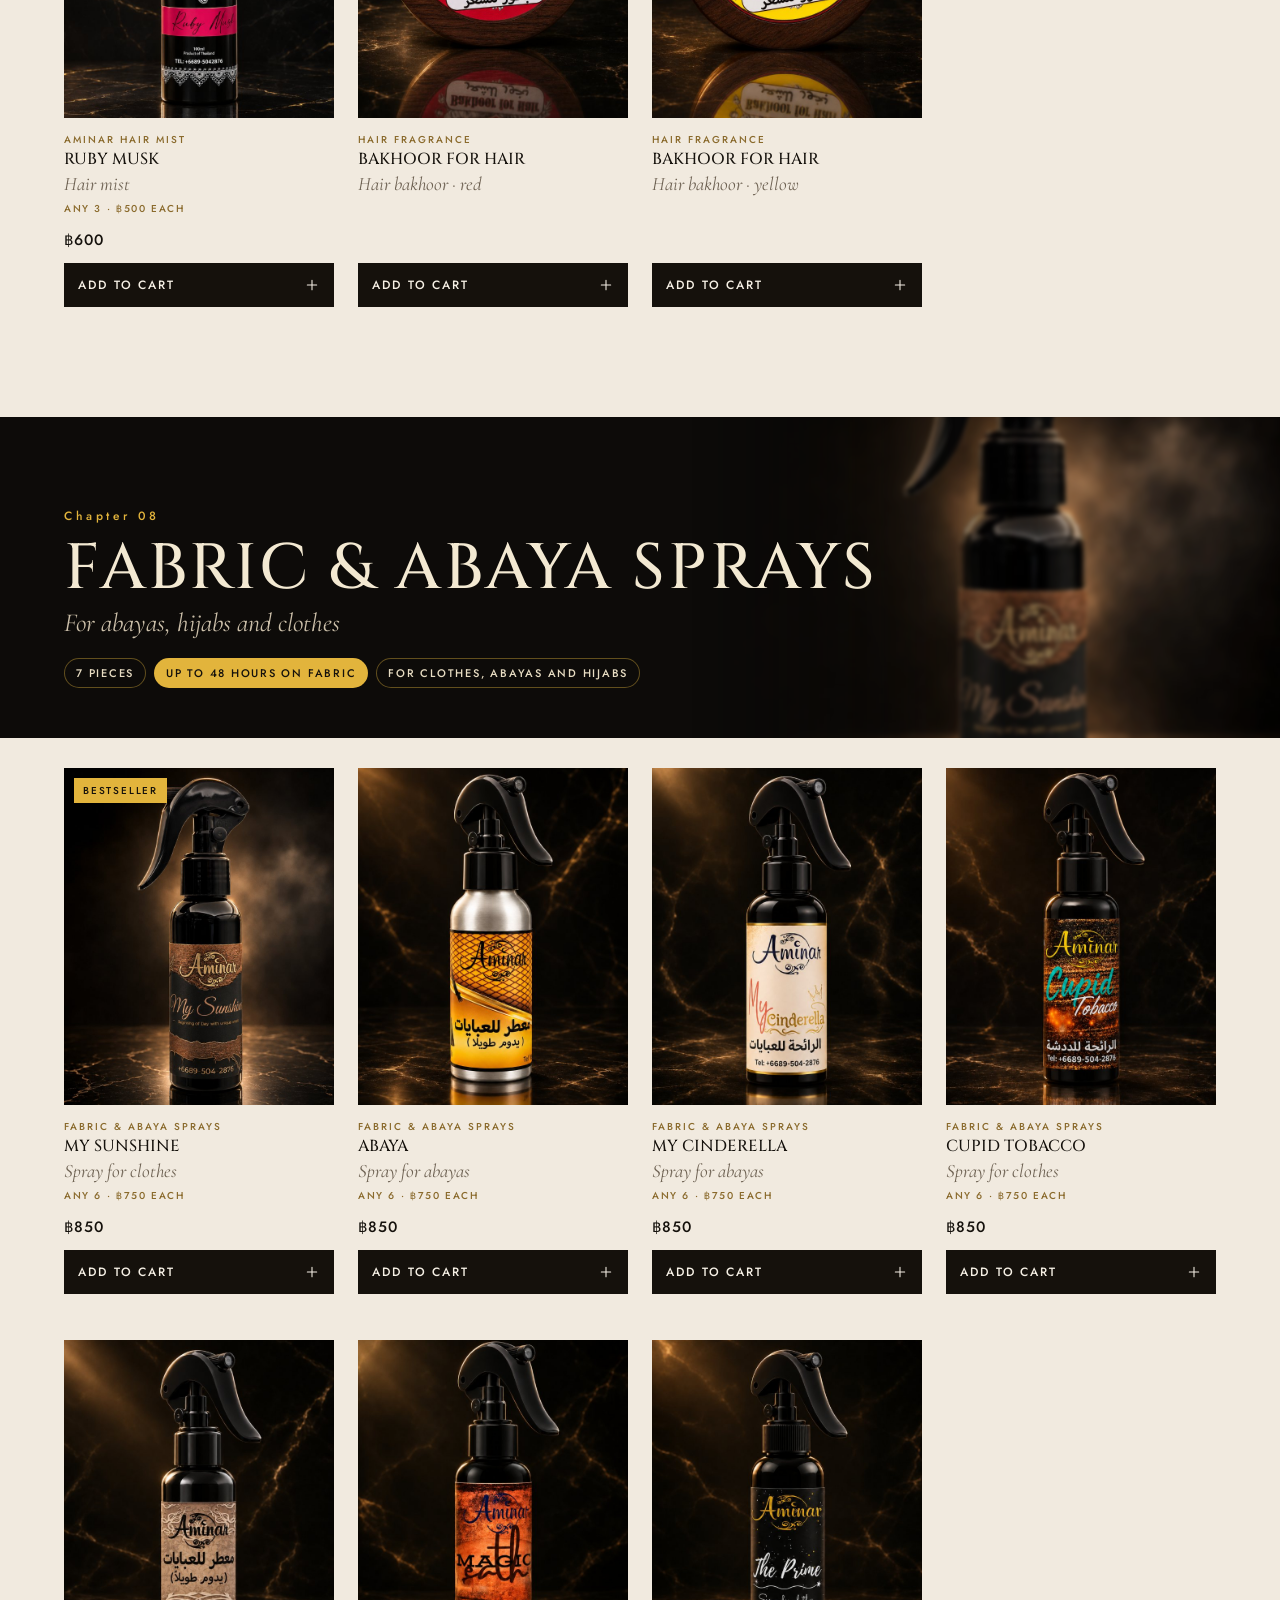
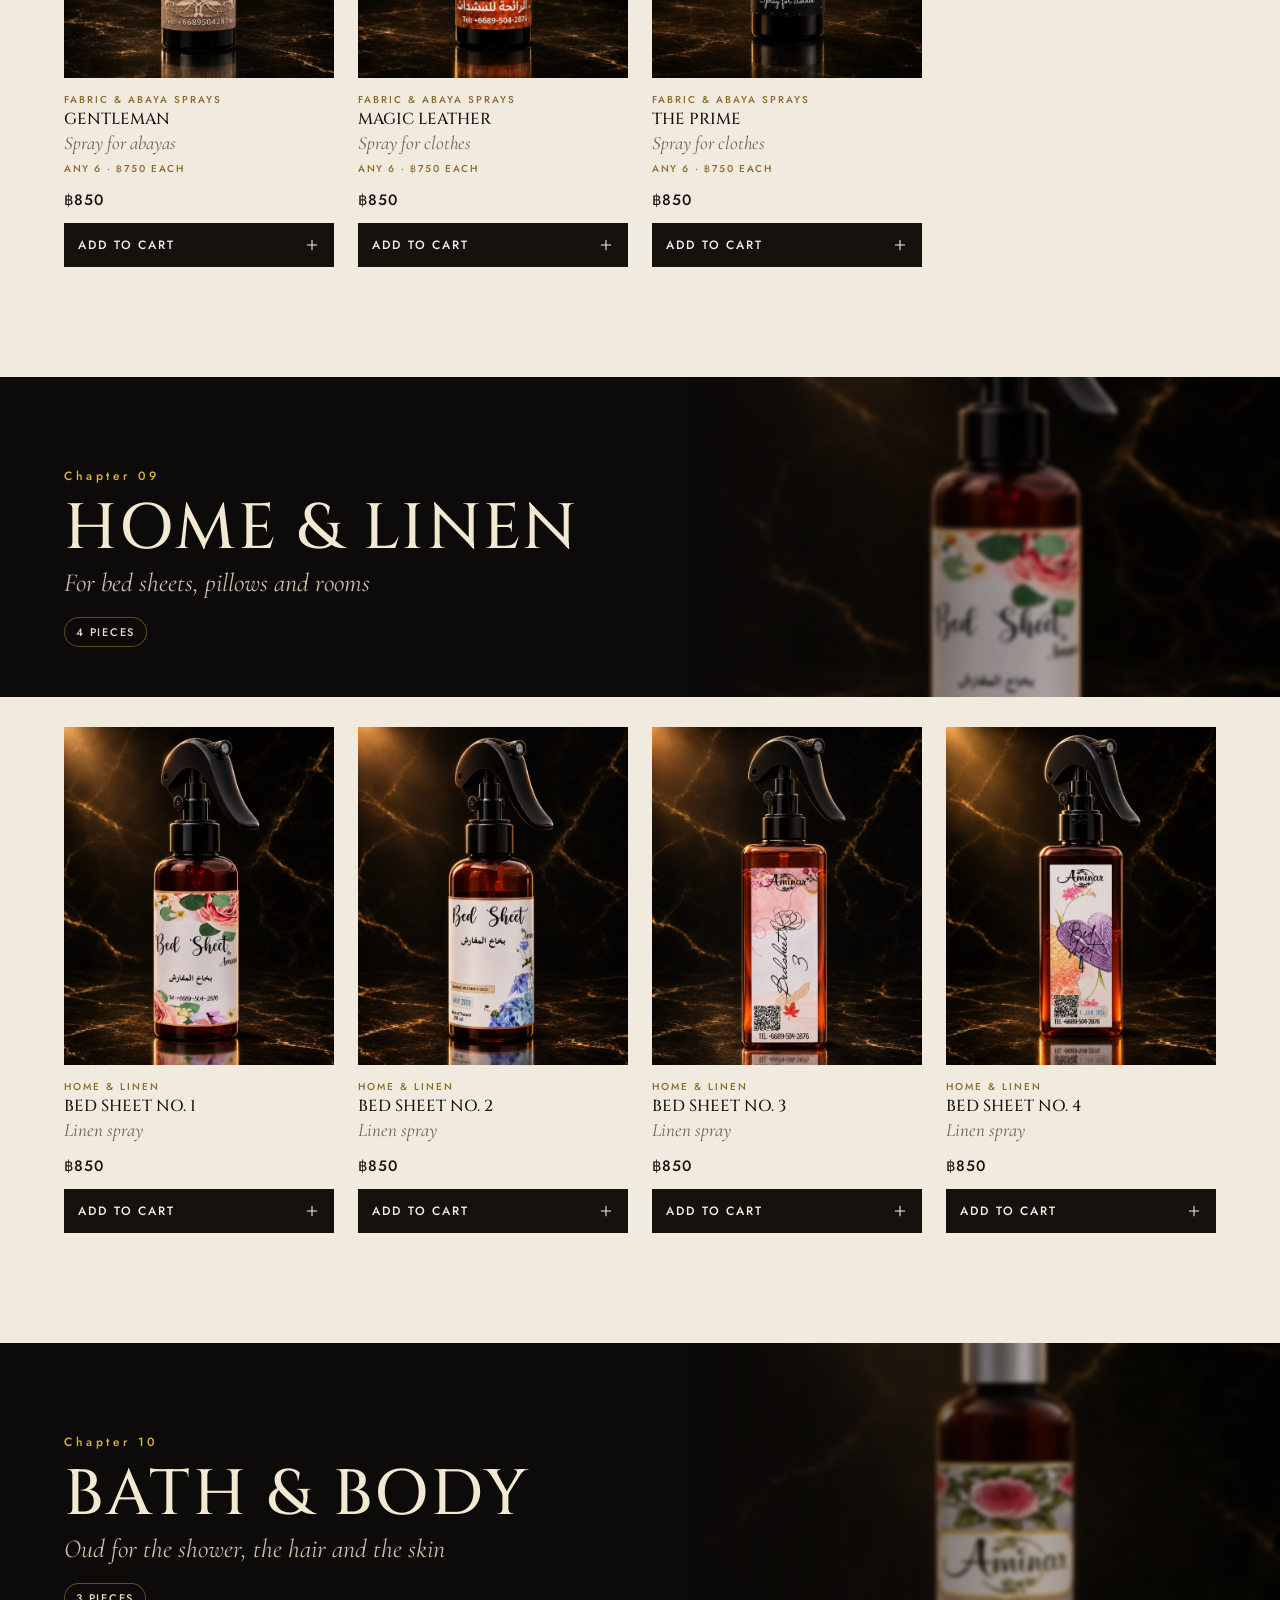
==== commit 244796ee: "Prices shown on the site Co-Authored-By: Claude Opus 5.5 <noreply@anthropic.com>" ====
--- a/catalog.html
+++ b/catalog.html
@@ -324,9 +324,9 @@
 body.famOpen .famShade{opacity:1;pointer-events:auto}
 @media (min-width:900px){.chips{left:auto;right:auto;width:640px;grid-template-columns:1fr 1fr;column-gap:8px}.search{flex:none;width:340px;margin-left:auto}}
 </style>
-<script src="data/products.js?v=mwjzyg62"></script>
-<script src="data/lang-th.js?v=mwjzyg62"></script>
-<script src="data/i18n.js?v=mwjzyg62"></script>
+<script src="data/products.js?v=mwoh8490"></script>
+<script src="data/lang-th.js?v=mwoh8490"></script>
+<script src="data/i18n.js?v=mwoh8490"></script>
 </head>
 <body>
 <script>document.documentElement.classList.add('js')</script>
